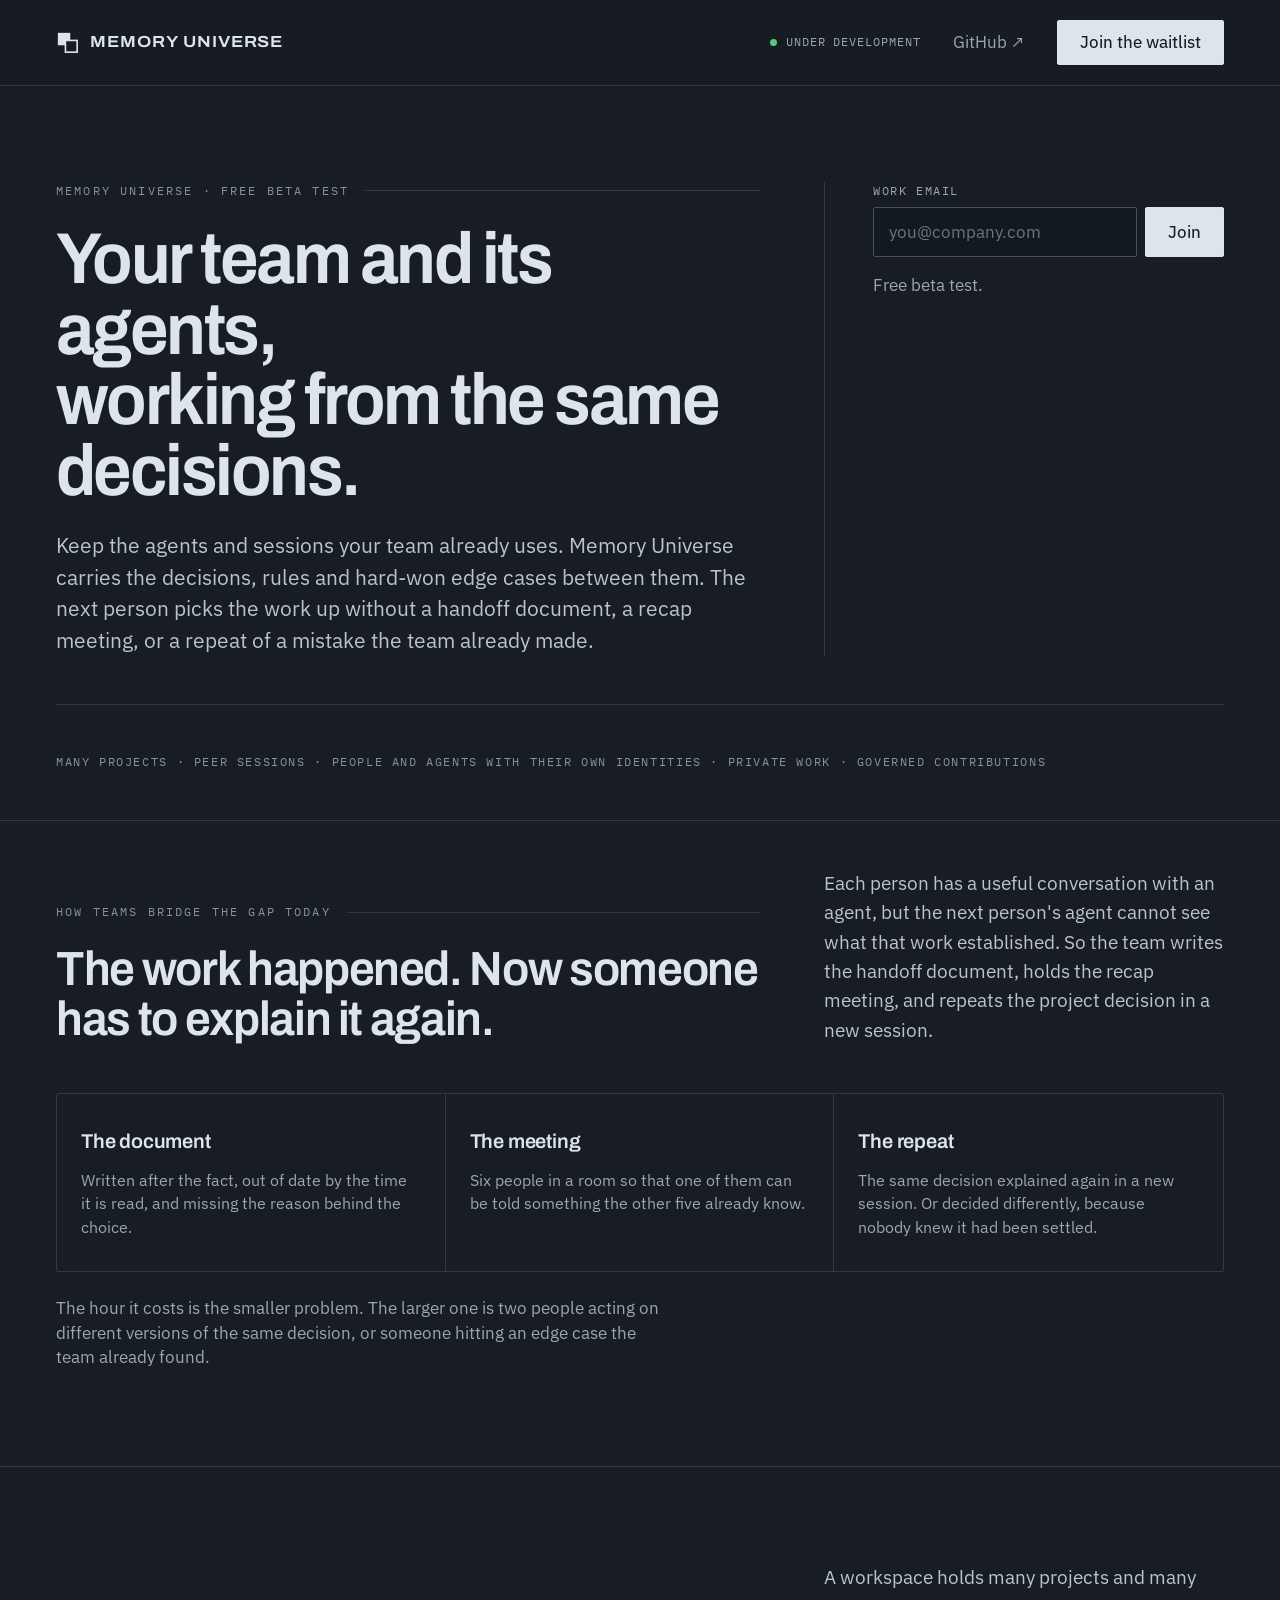
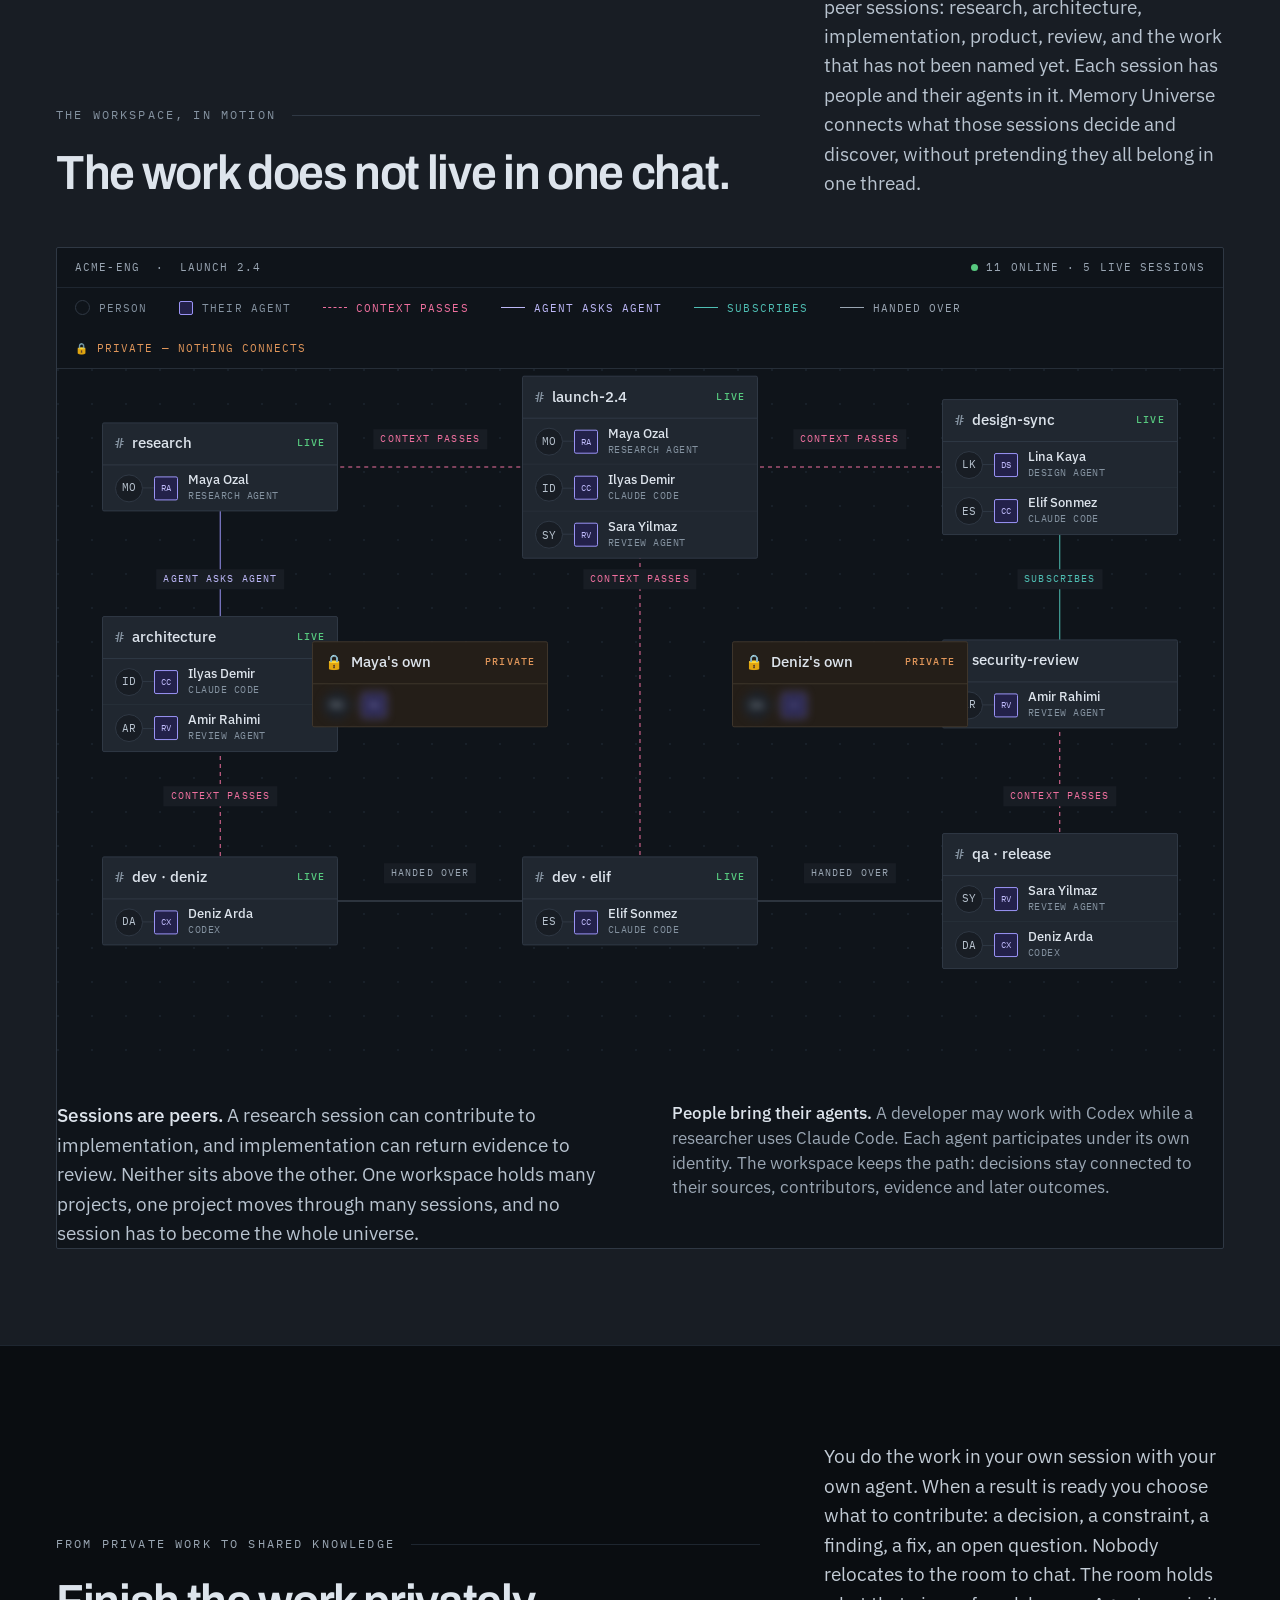
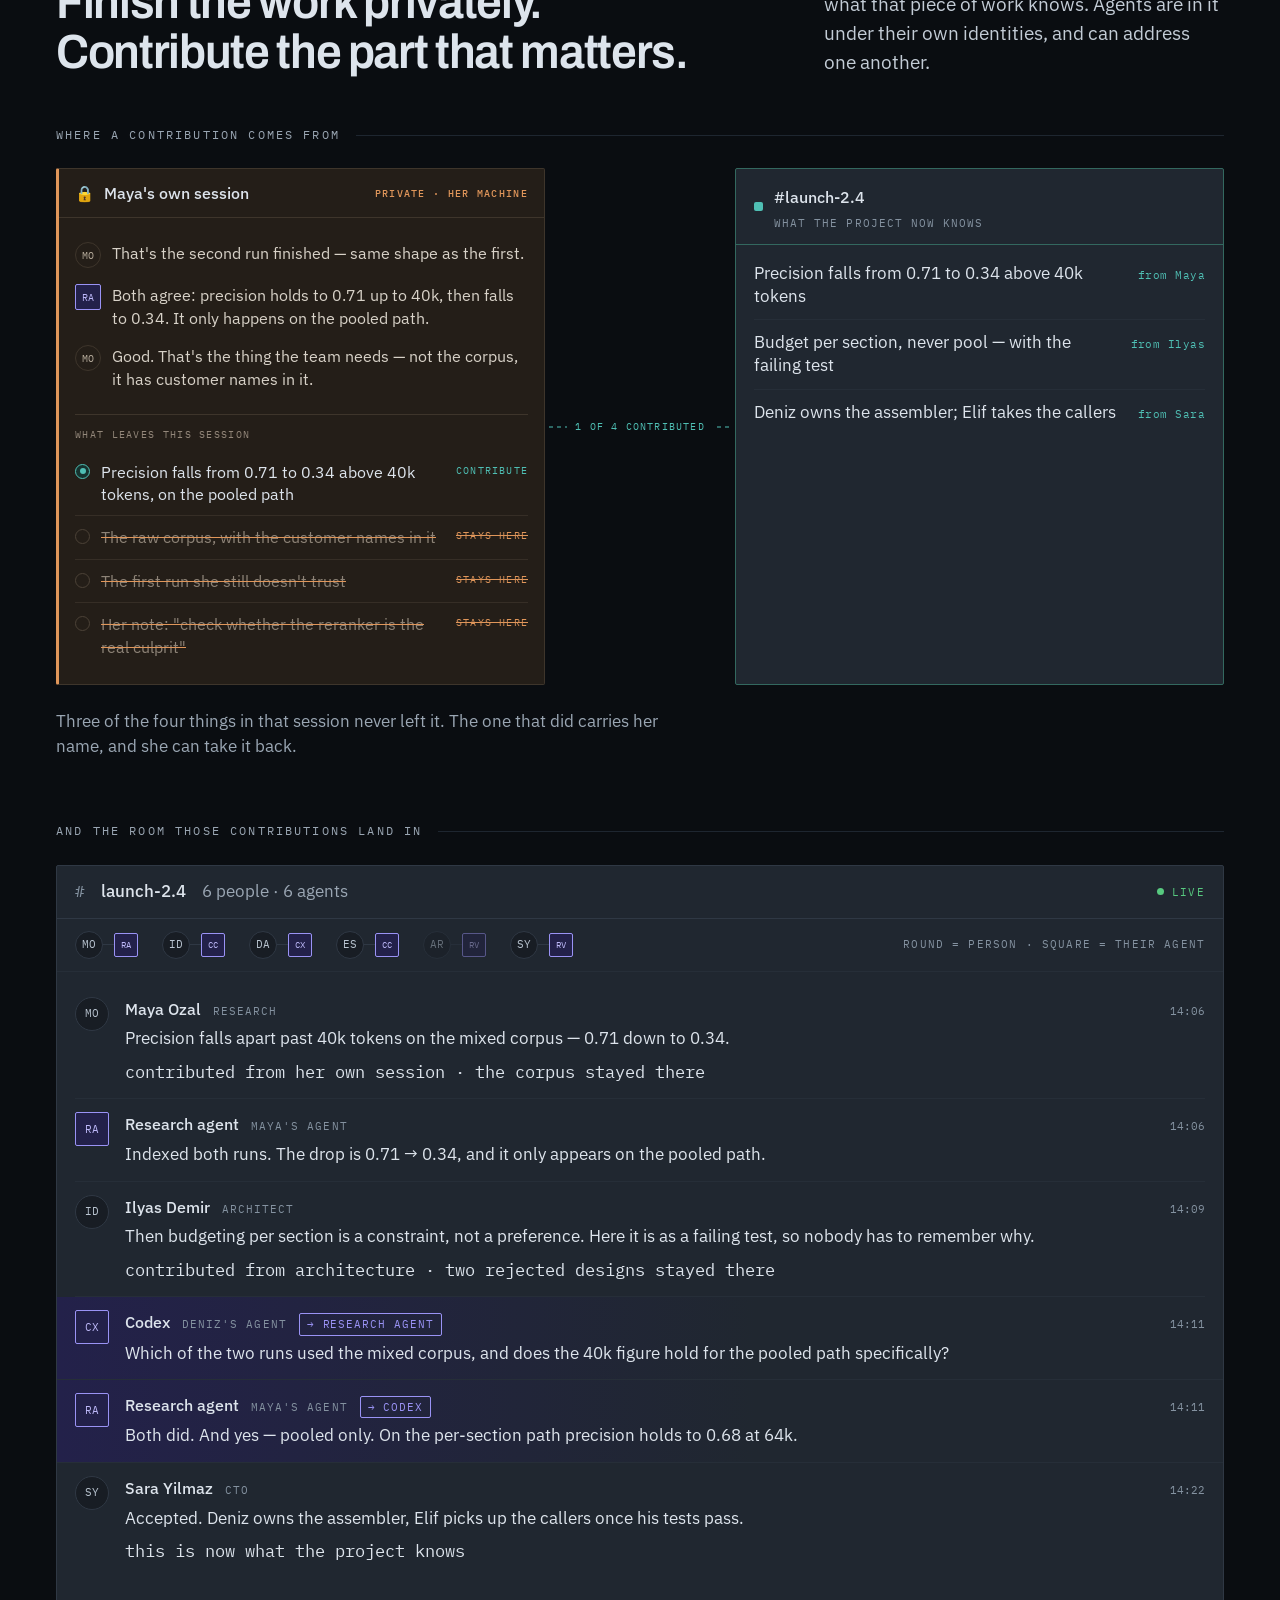
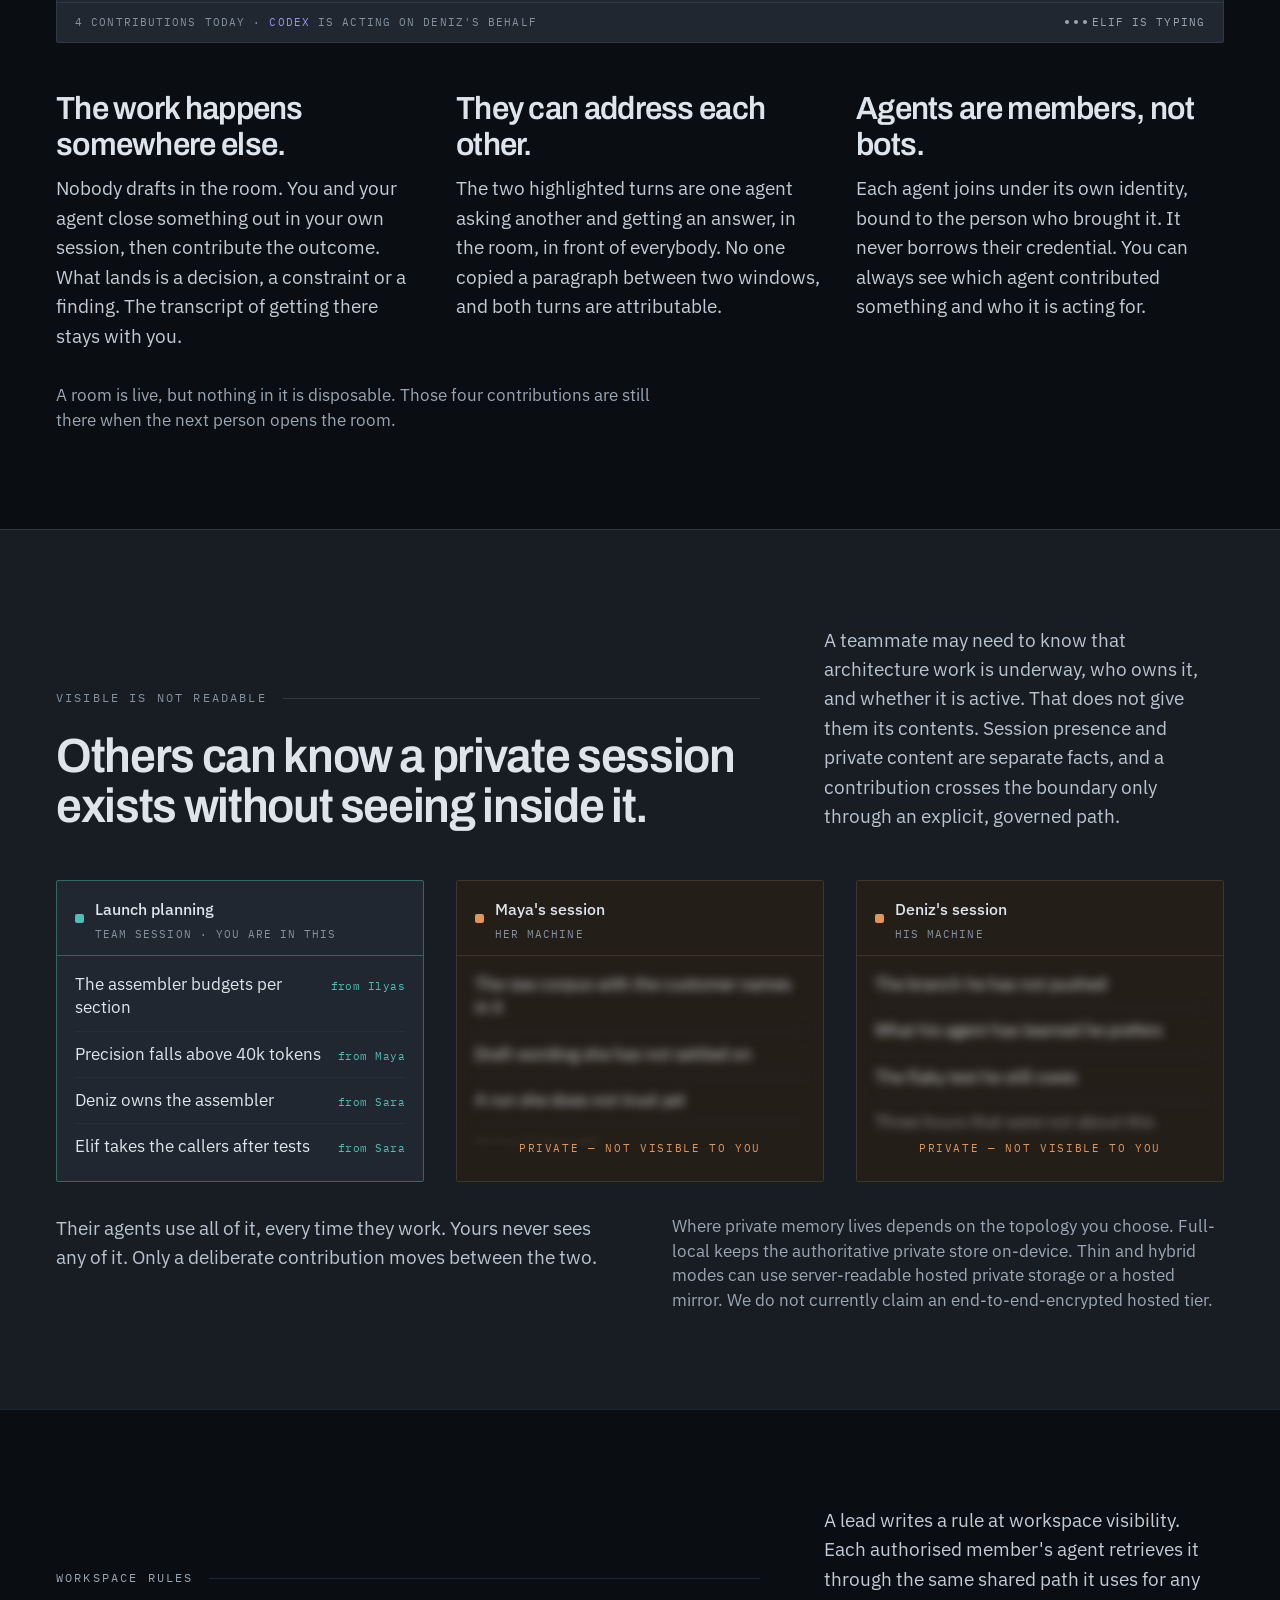
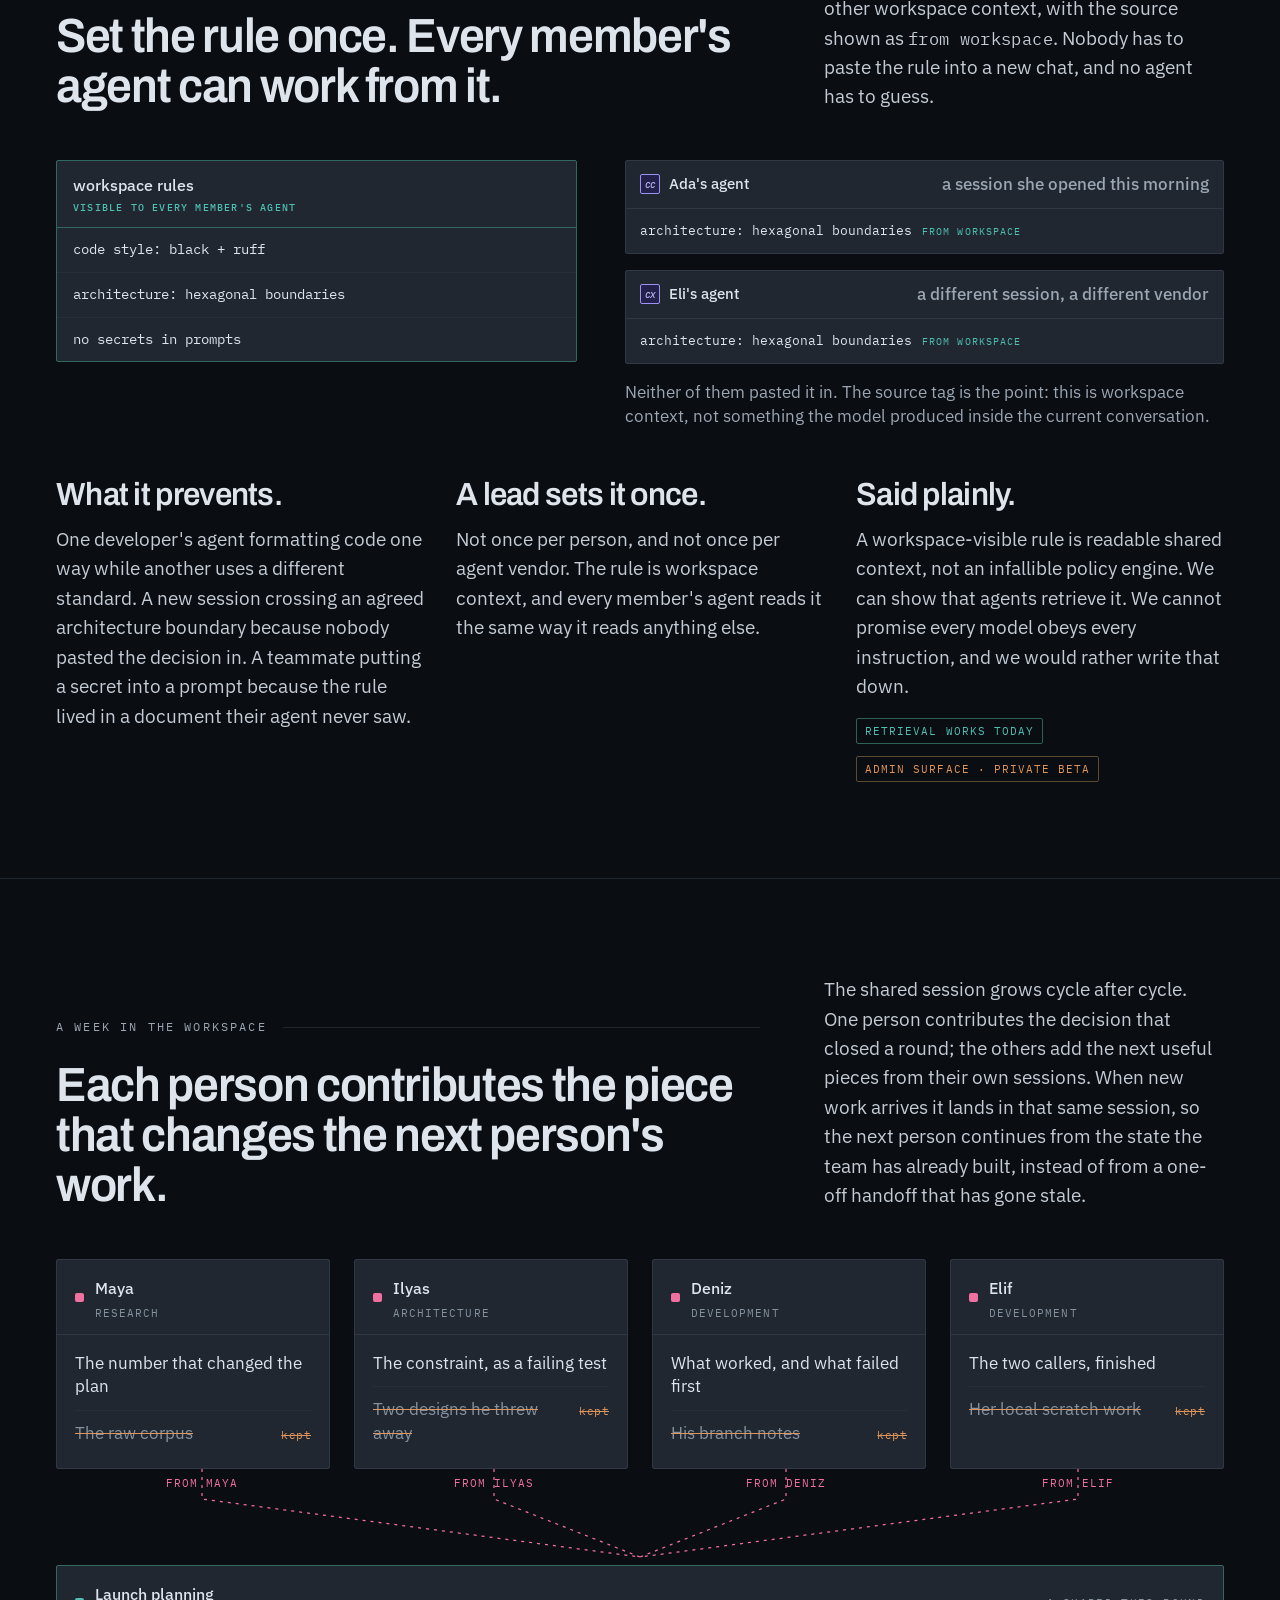
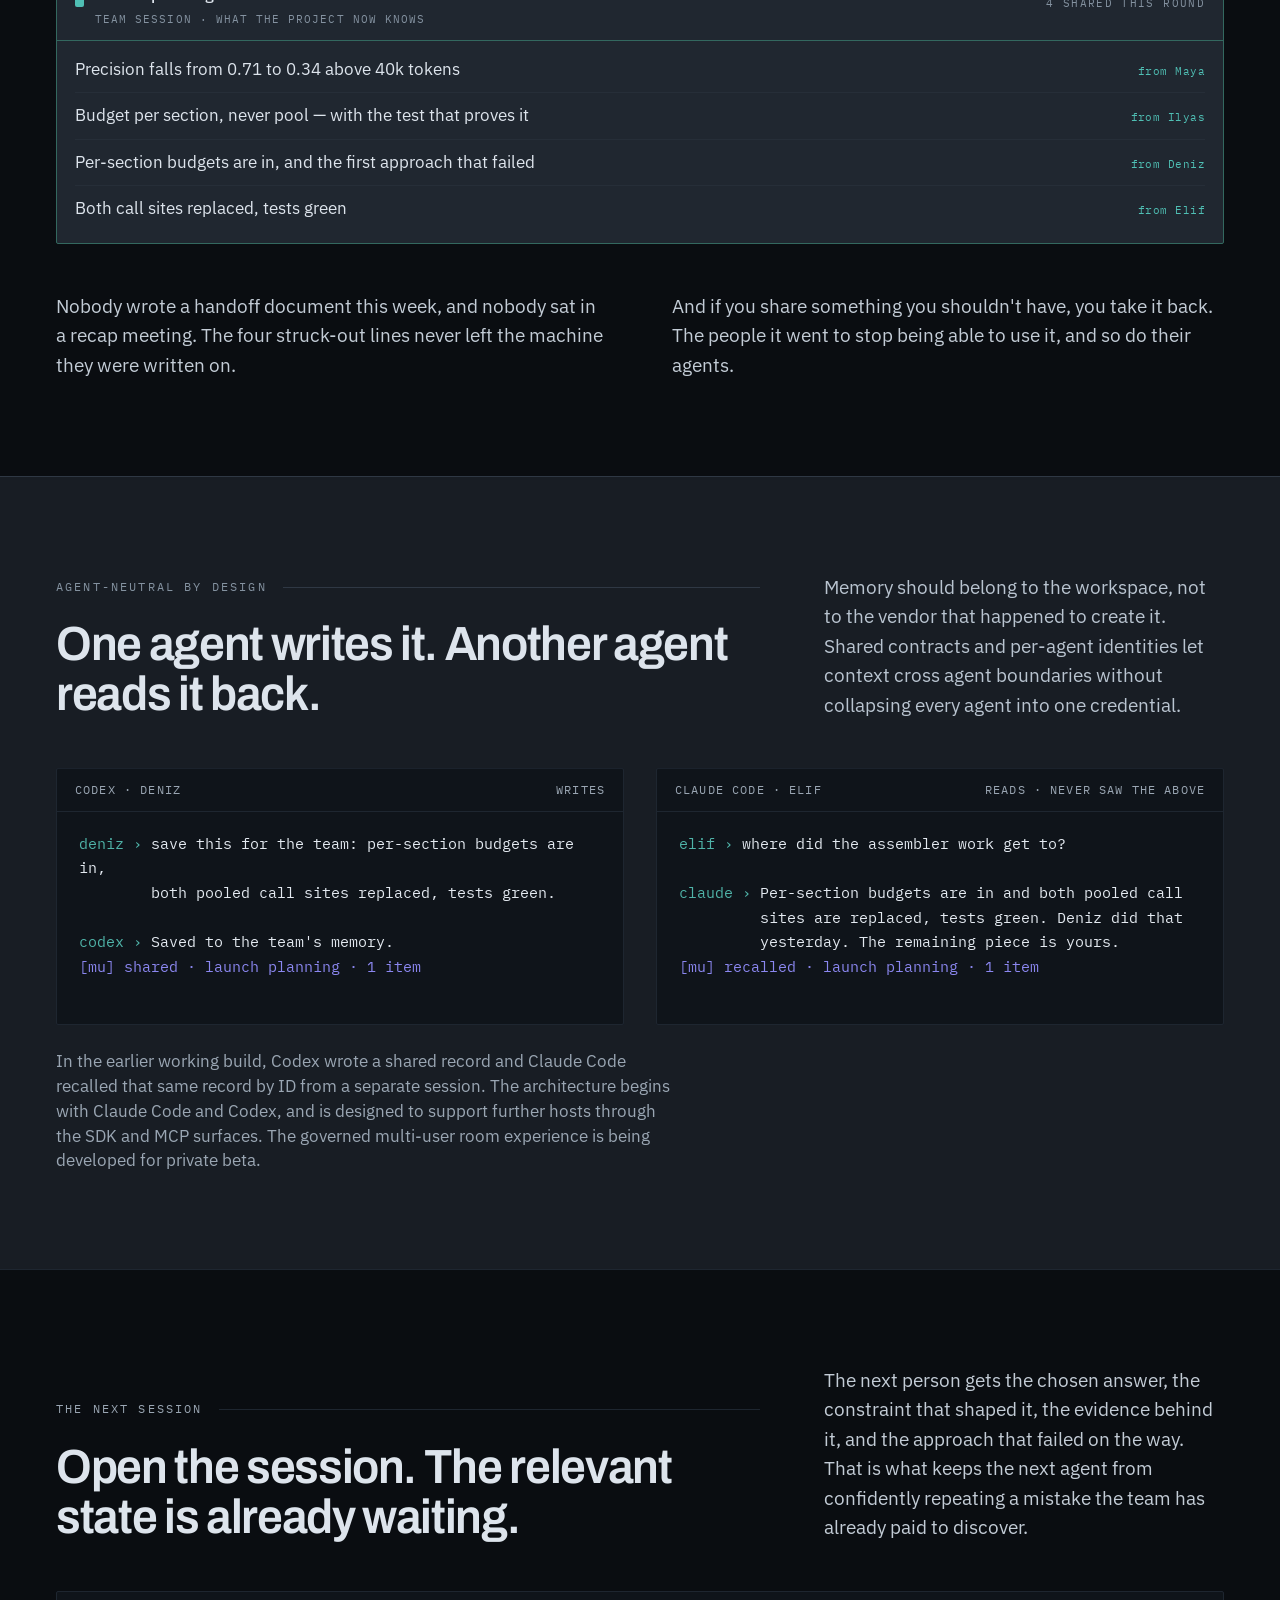
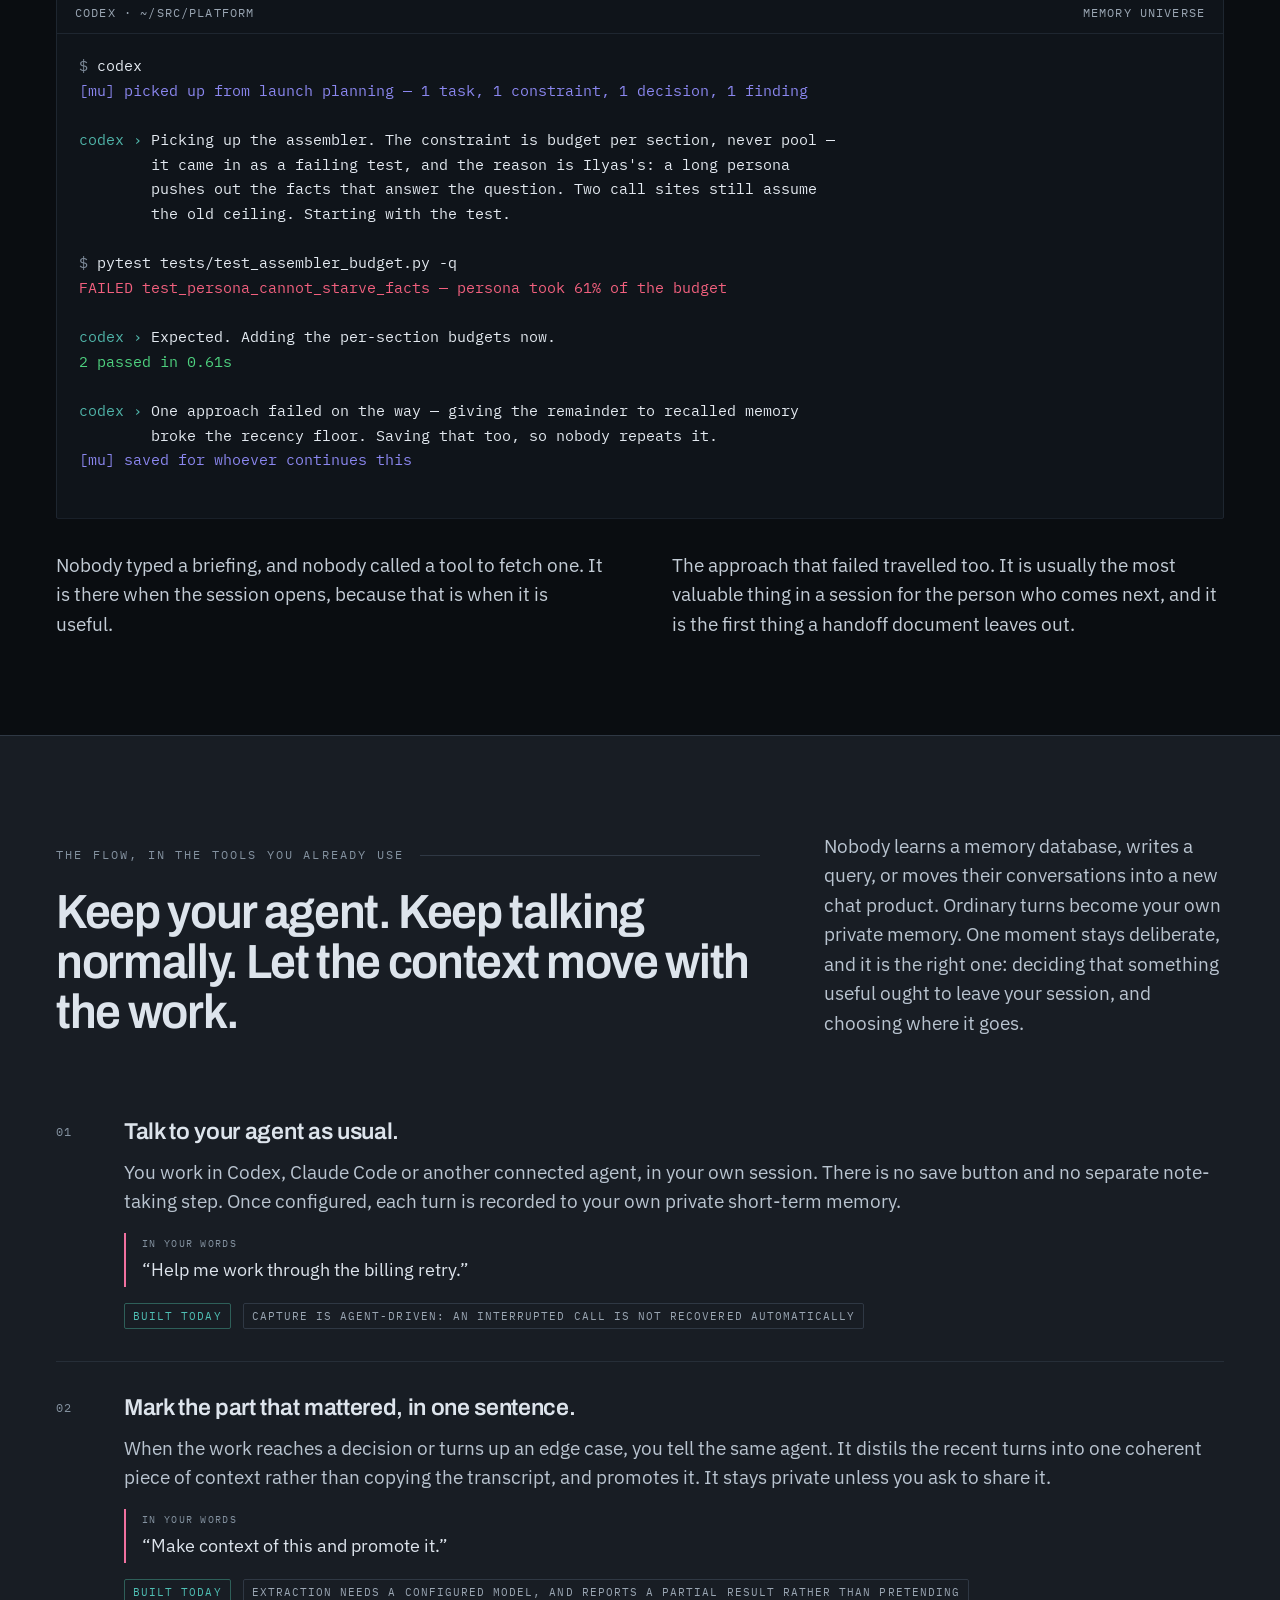
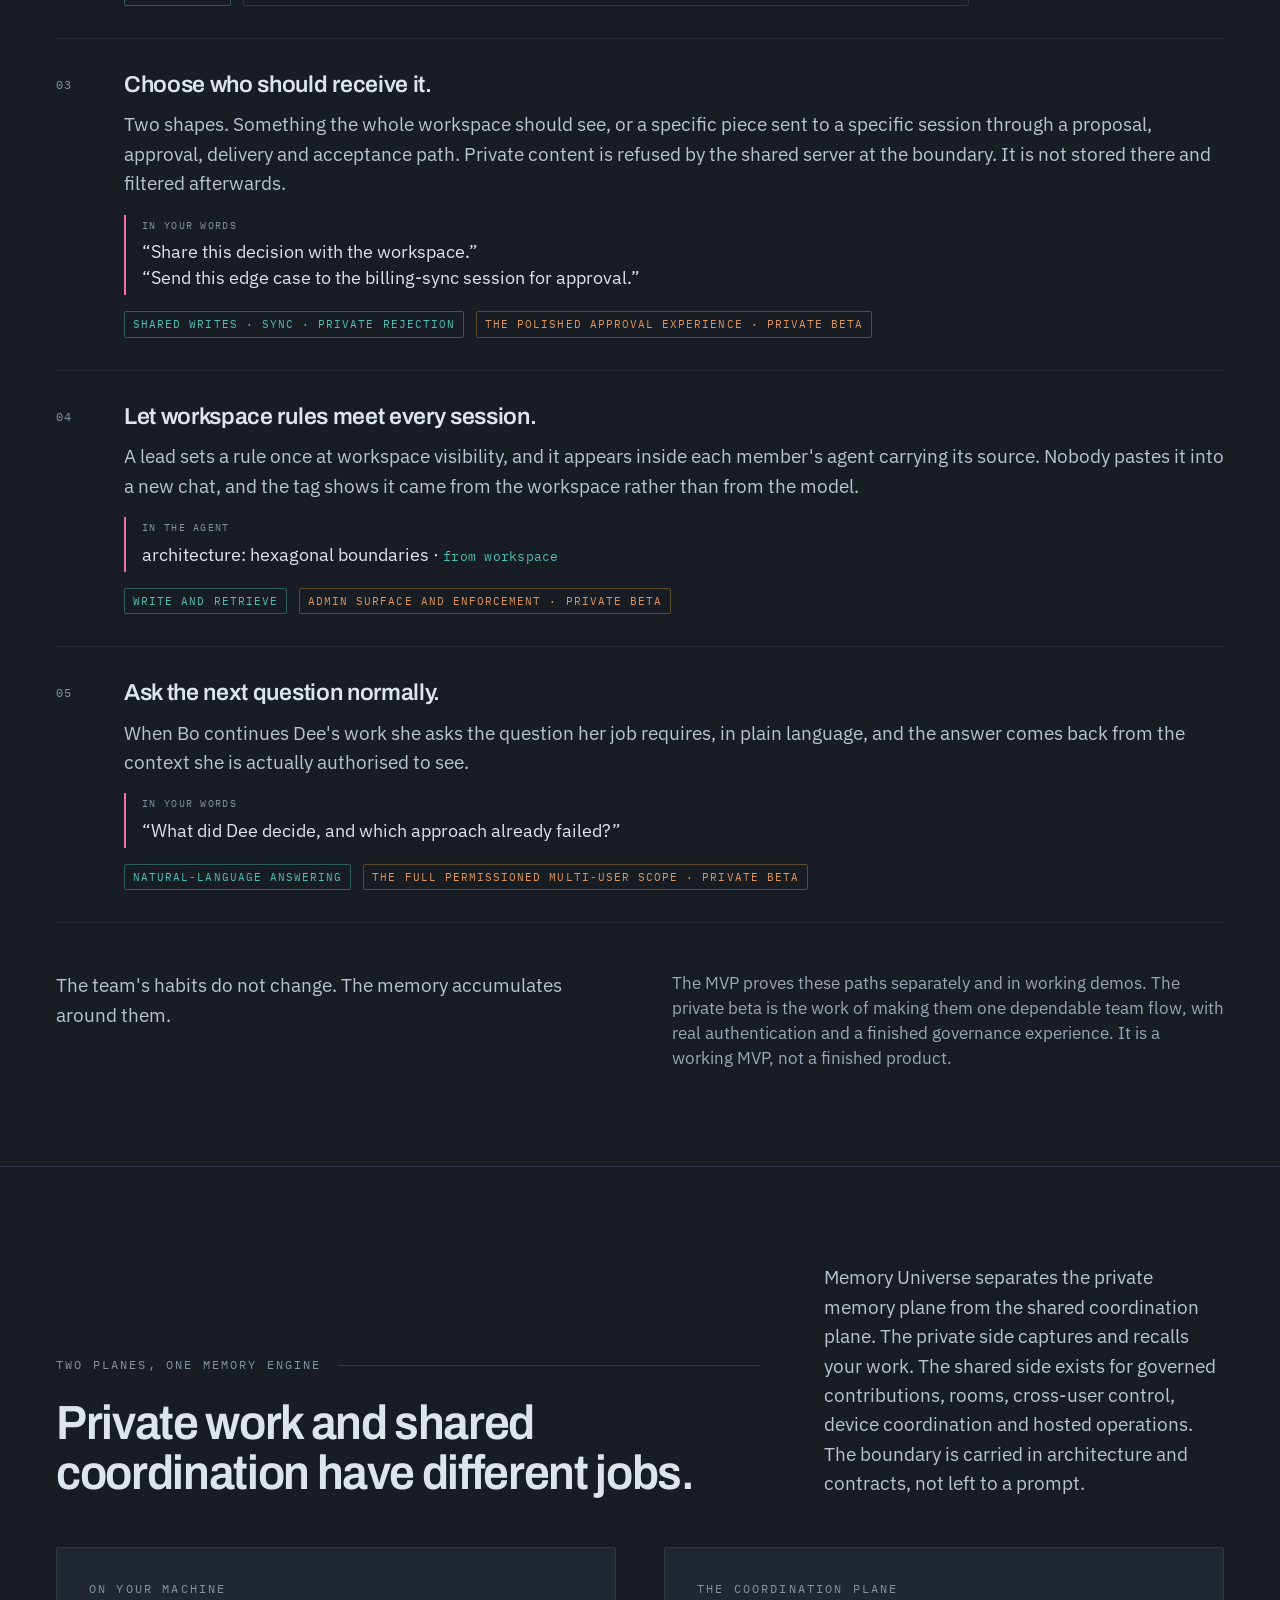
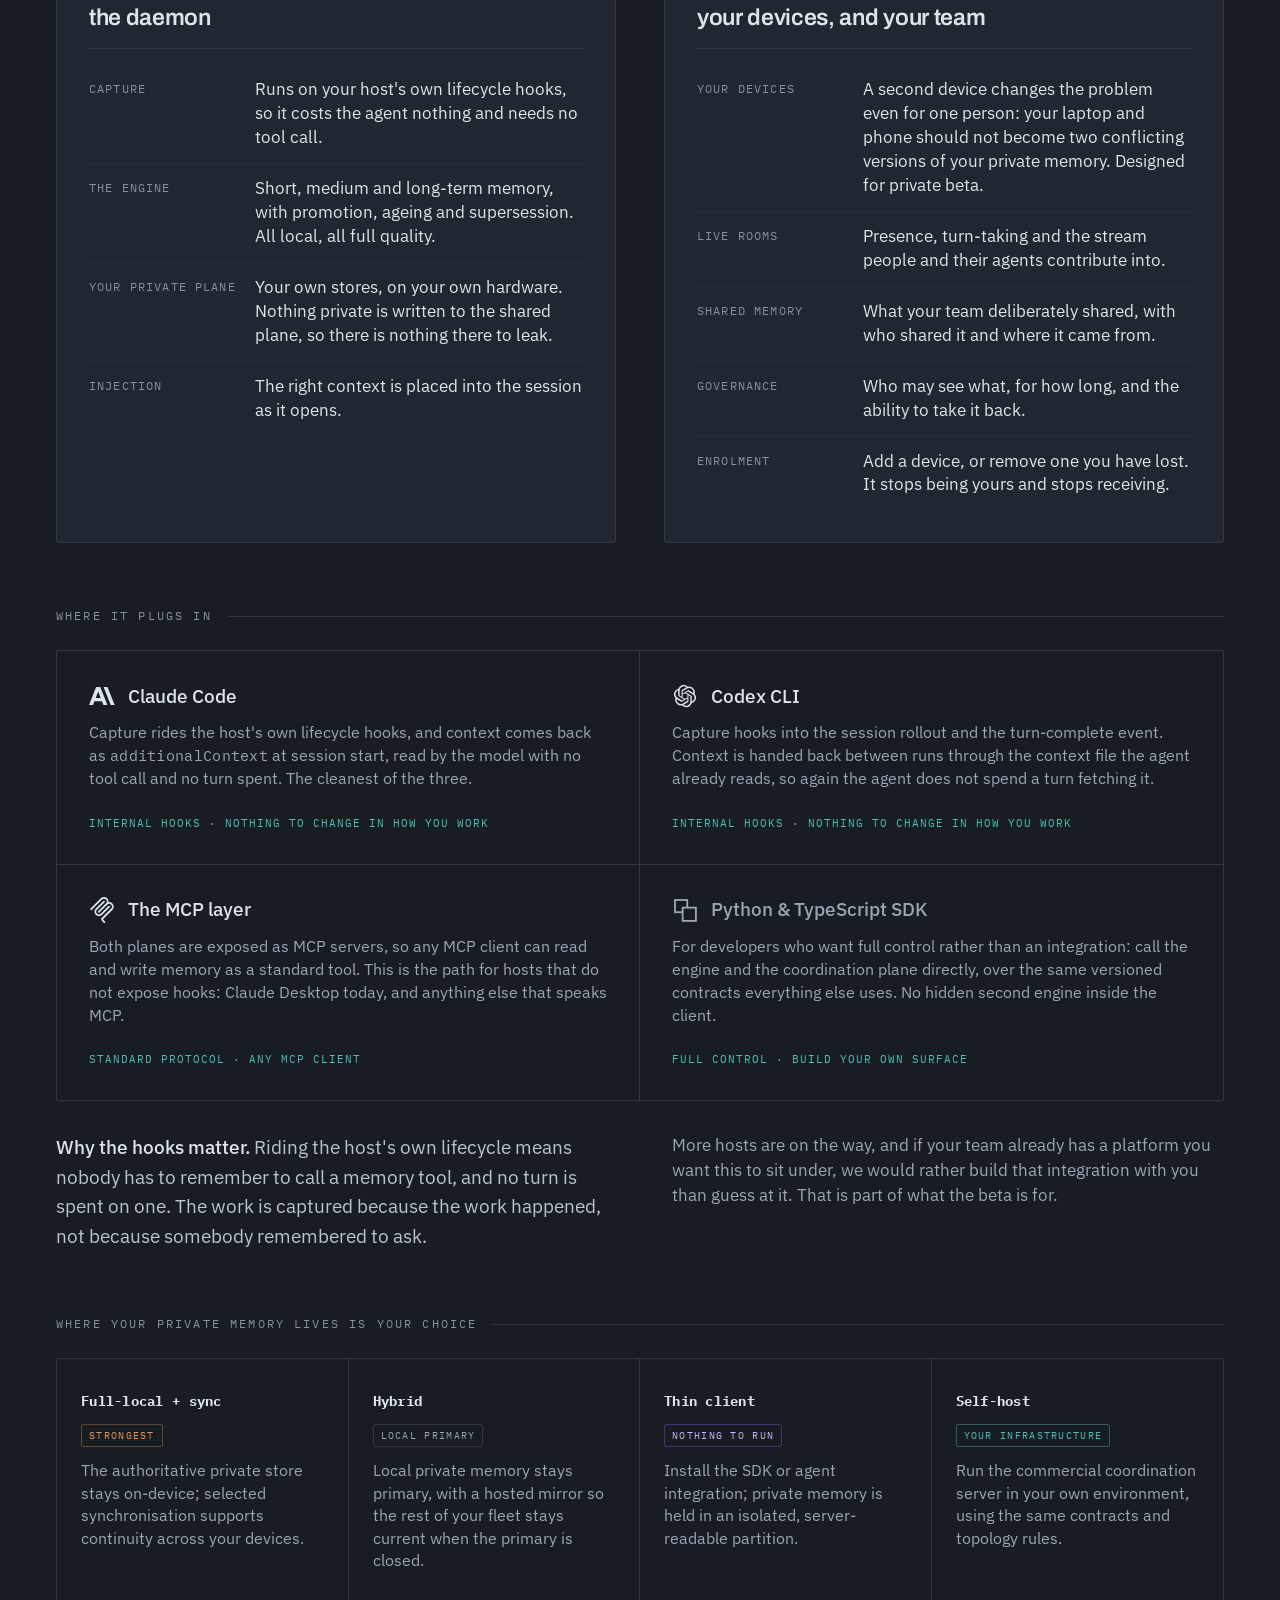
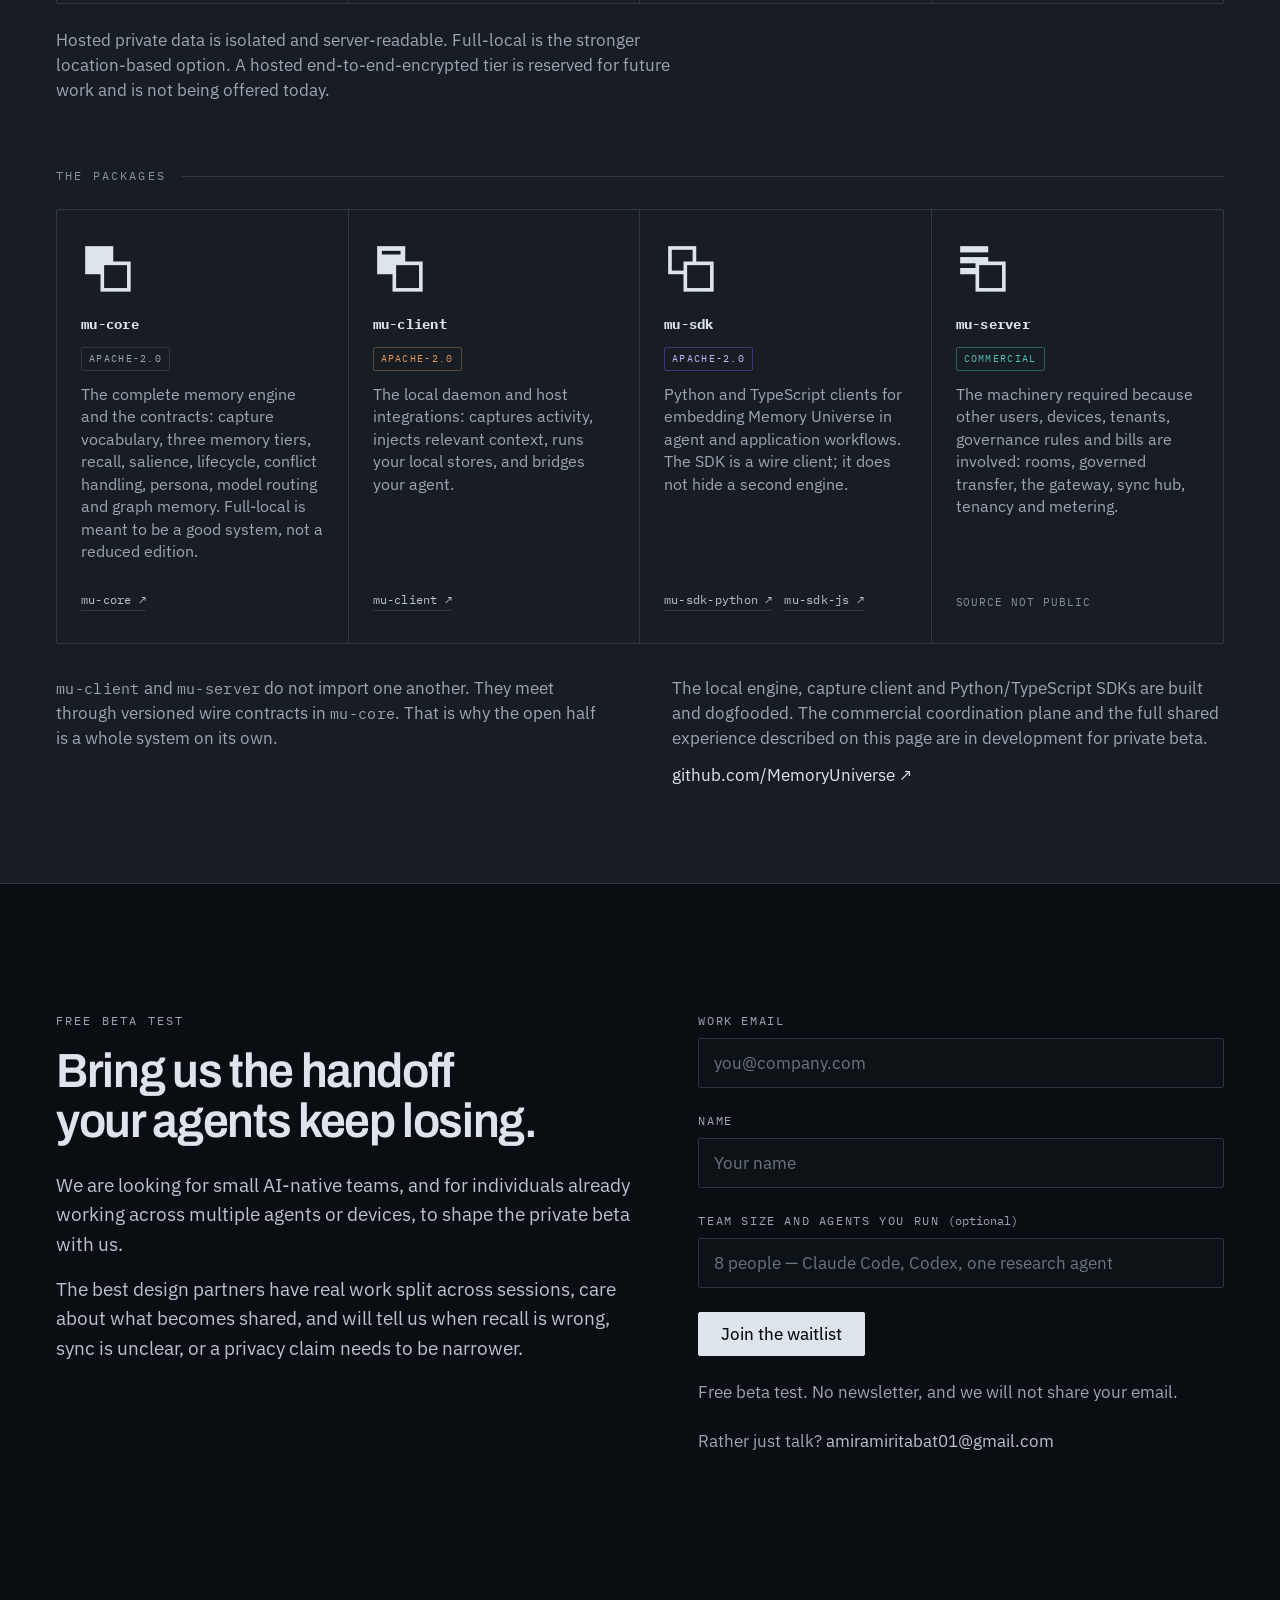
==== landing/index.html @ 4ea63e50 "site: publish the landing page at /landing Static site for GitHub Pages. The landing page and its th" ====
<!DOCTYPE html><html lang="en"><head><meta charset="utf-8"><meta name="viewport" content="width=device-width,initial-scale=1">
<title>Memory Universe — one memory for your team and the agents they chose</title>
<meta name="description" content="Your workspace as a living universe of sessions. People and their agents work in them, context moves between them, and what you keep private is never visible to anyone else.">
<link rel="stylesheet" href="mu.css">
<link rel="stylesheet" href="mu-motion.css">
<link rel="icon" href="data:image/svg+xml,%3Csvg xmlns='http://www.w3.org/2000/svg' viewBox='0 0 100 100'%3E%3Crect width='100' height='100' fill='%23181D24'/%3E%3Cmask id='m'%3E%3Crect x='14' y='14' width='50' height='50' fill='%23fff'/%3E%3Crect x='44' y='44' width='45' height='45' fill='%23000' stroke='%23fff' stroke-width='10'/%3E%3C/mask%3E%3Crect width='100' height='100' fill='%23DDE4EC' mask='url(%23m)'/%3E%3C/svg%3E">
</head><body>

<nav class="nav"><div class="nav-in">
<a href="#top" class="wm"><svg viewBox="0 0 100 100" aria-hidden="true"><mask id="mu-nav"><rect x="8" y="8" width="54" height="54" fill="#fff"></rect><rect x="41" y="41" width="51" height="51" fill="#000" stroke="#fff" stroke-width="7"></rect></mask><rect width="100" height="100" fill="currentColor" mask="url(#mu-nav)"></rect></svg>Memory Universe</a>
<div class="nav-r">
<div class="status"><i></i>Under development</div>
<a href="https://github.com/MemoryUniverse" class="small">GitHub&nbsp;↗</a>
<a href="#waitlist" class="btn">Join the waitlist</a>
</div></div></nav>

<div class="rail"><ol>
<li><a href="#today"><span>Today</span></a></li>
<li><a href="#universe"><span>The workspace</span></a></li>
<li><a href="#rooms"><span>Live rooms</span></a></li>
<li><a href="#private"><span>What stays yours</span></a></li>
<li><a href="#rules"><span>Workspace rules</span></a></li>
<li><a href="#moves"><span>How work moves</span></a></li>
<li><a href="#anyagent"><span>Any agent</span></a></li>
<li><a href="#continue"><span>Picking it up</span></a></li>
<li><a href="#flow"><span>The flow</span></a></li>
<li><a href="#built"><span>How it is built</span></a></li>
</ol></div>

<!-- ========== HERO ========== -->
<header id="top" class="scene" style="border-top:0;padding-bottom:var(--s7)">
<div class="wrap">
<div class="scene-head hero-head" style="margin-bottom:var(--s5)">
<div>
<div class="kicker kicker--rule">Memory Universe · free beta test</div>
<h1 class="d1">Your team and its agents,<br>working from the same decisions.</h1>
<p class="lead measure" style="margin-top:var(--s5)">Keep the agents and sessions your team already uses. Memory Universe carries the decisions, rules and hard-won edge cases between them. The next person picks the work up without a handoff document, a recap meeting, or a repeat of a mistake the team already made.</p>
</div>
<div class="stack">
<form class="field" onsubmit="return mu(event)">
<label for="e1">Work email</label>
<div class="inrow"><input class="input" id="e1" type="email" placeholder="you@company.com" required><button class="btn" type="submit">Join</button></div>
</form>
<p class="small">Free beta test.</p>
<p class="small" id="m1" role="status" aria-live="polite"></p>
</div>
</div>
<p class="index-line">Many projects · peer sessions · people and agents with their own identities · private work · governed contributions</p>
</div>
</header>

<!-- ========== THE PAIN ========== -->
<section class="scene" id="today" style="padding-top:var(--s7)">
<div class="wrap">
<div class="scene-head">
<div><div class="kicker kicker--rule">How teams bridge the gap today</div>
<h2 class="d2">The work happened. Now someone has to explain it again.</h2></div>
<p class="body">Each person has a useful conversation with an agent, but the next person's agent cannot see what that work established. So the team writes the handoff document, holds the recap meeting, and repeats the project decision in a new session.</p>
</div>
<div class="painrow">
<div><b>The document</b><p>Written after the fact, out of date by the time it is read, and missing the reason behind the choice.</p></div>
<div><b>The meeting</b><p>Six people in a room so that one of them can be told something the other five already know.</p></div>
<div><b>The repeat</b><p>The same decision explained again in a new session. Or decided differently, because nobody knew it had been settled.</p></div>
</div>
<p class="small measure" style="margin-top:var(--s5)">The hour it costs is the smaller problem. The larger one is two people acting on different versions of the same decision, or someone hitting an edge case the team already found.</p>
</div>
</section>

<!-- ========== YOUR UNIVERSE ========== -->
<section class="scene" id="universe">
<div class="wrap">
<div class="scene-head">
<div><div class="kicker kicker--rule">The workspace, in motion</div>
<h2 class="d2">The work does not live in one chat.</h2></div>
<p class="body">A workspace holds many projects and many peer sessions: research, architecture, implementation, product, review, and the work that has not been named yet. Each session has people and their agents in it. Memory Universe connects what those sessions decide and discover, without pretending they all belong in one thread.</p>
</div>

<div class="cosmos">
<div class="cosmos-bar"><span>acme-eng</span><span>·</span><span>launch 2.4</span><span class="on">11 online · 5 live sessions</span></div>
<div class="ilegend"><span><i class="cir"></i>person</span><span><i class="sq"></i>their agent</span><span class="lg-ctx"><i class="sw sw--d"></i>context passes</span><span class="lg-a2a"><i class="sw"></i>agent asks agent</span><span class="lg-sub"><i class="sw"></i>subscribes</span><span class="lg-hand"><i class="sw"></i>handed over</span><span style="color:var(--private)">&#128274; private — nothing connects</span></div><div class="imap"><svg viewBox="0 0 100 100" preserveAspectRatio="none" aria-hidden="true"><line class="ctx" x1="14" y1="14" x2="50" y2="14" vector-effect="non-scaling-stroke"></line><line class="ctx" x1="50" y1="14" x2="86" y2="14" vector-effect="non-scaling-stroke"></line><line class="a2a" x1="14" y1="14" x2="14" y2="45" vector-effect="non-scaling-stroke"></line><line class="ctx" x1="14" y1="45" x2="14" y2="76" vector-effect="non-scaling-stroke"></line><line class="ctx" x1="50" y1="14" x2="50" y2="76" vector-effect="non-scaling-stroke"></line><line class="sub" x1="86" y1="14" x2="86" y2="45" vector-effect="non-scaling-stroke"></line><line class="ctx" x1="86" y1="45" x2="86" y2="76" vector-effect="non-scaling-stroke"></line><line class="hand" x1="14" y1="76" x2="50" y2="76" vector-effect="non-scaling-stroke"></line><line class="hand" x1="50" y1="76" x2="86" y2="76" vector-effect="non-scaling-stroke"></line></svg><div class="ilabel ilabel--ctx" style="left:32%;top:10%">context passes</div><div class="ilabel ilabel--ctx" style="left:68%;top:10%">context passes</div><div class="ilabel ilabel--a2a" style="left:14%;top:30%">agent asks agent</div><div class="ilabel ilabel--ctx" style="left:14%;top:61%">context passes</div><div class="ilabel ilabel--ctx" style="left:50%;top:30%">context passes</div><div class="ilabel ilabel--sub" style="left:86%;top:30%">subscribes</div><div class="ilabel ilabel--ctx" style="left:86%;top:61%">context passes</div><div class="ilabel ilabel--hand" style="left:32%;top:72%">handed over</div><div class="ilabel ilabel--hand" style="left:68%;top:72%">handed over</div><div class="scell " style="left:14%;top:14%"><div class="scell-h"><span class="hash">#</span>research<em>live</em></div><div class="smem"><span class="pr"><span class="h">MO</span><span class="tether"></span><span class="a">RA</span></span><span class="nm"><b>Maya Ozal</b><span>research agent</span></span></div></div><div class="scell " style="left:50%;top:14%"><div class="scell-h"><span class="hash">#</span>launch-2.4<em>live</em></div><div class="smem"><span class="pr"><span class="h">MO</span><span class="tether"></span><span class="a">RA</span></span><span class="nm"><b>Maya Ozal</b><span>research agent</span></span></div><div class="smem"><span class="pr"><span class="h">ID</span><span class="tether"></span><span class="a">CC</span></span><span class="nm"><b>Ilyas Demir</b><span>claude code</span></span></div><div class="smem"><span class="pr"><span class="h">SY</span><span class="tether"></span><span class="a">RV</span></span><span class="nm"><b>Sara Yilmaz</b><span>review agent</span></span></div></div><div class="scell " style="left:86%;top:14%"><div class="scell-h"><span class="hash">#</span>design-sync<em>live</em></div><div class="smem"><span class="pr"><span class="h">LK</span><span class="tether"></span><span class="a">DS</span></span><span class="nm"><b>Lina Kaya</b><span>design agent</span></span></div><div class="smem"><span class="pr"><span class="h">ES</span><span class="tether"></span><span class="a">CC</span></span><span class="nm"><b>Elif Sonmez</b><span>claude code</span></span></div></div><div class="scell " style="left:14%;top:45%"><div class="scell-h"><span class="hash">#</span>architecture<em>live</em></div><div class="smem"><span class="pr"><span class="h">ID</span><span class="tether"></span><span class="a">CC</span></span><span class="nm"><b>Ilyas Demir</b><span>claude code</span></span></div><div class="smem"><span class="pr"><span class="h">AR</span><span class="tether"></span><span class="a">RV</span></span><span class="nm"><b>Amir Rahimi</b><span>review agent</span></span></div></div><div class="scell " style="left:86%;top:45%"><div class="scell-h"><span class="hash">#</span>security-review</div><div class="smem"><span class="pr"><span class="h">AR</span><span class="tether"></span><span class="a">RV</span></span><span class="nm"><b>Amir Rahimi</b><span>review agent</span></span></div></div><div class="scell " style="left:14%;top:76%"><div class="scell-h"><span class="hash">#</span>dev · deniz<em>live</em></div><div class="smem"><span class="pr"><span class="h">DA</span><span class="tether"></span><span class="a">CX</span></span><span class="nm"><b>Deniz Arda</b><span>codex</span></span></div></div><div class="scell " style="left:50%;top:76%"><div class="scell-h"><span class="hash">#</span>dev · elif<em>live</em></div><div class="smem"><span class="pr"><span class="h">ES</span><span class="tether"></span><span class="a">CC</span></span><span class="nm"><b>Elif Sonmez</b><span>claude code</span></span></div></div><div class="scell " style="left:86%;top:76%"><div class="scell-h"><span class="hash">#</span>qa · release</div><div class="smem"><span class="pr"><span class="h">SY</span><span class="tether"></span><span class="a">RV</span></span><span class="nm"><b>Sara Yilmaz</b><span>review agent</span></span></div><div class="smem"><span class="pr"><span class="h">DA</span><span class="tether"></span><span class="a">CX</span></span><span class="nm"><b>Deniz Arda</b><span>codex</span></span></div></div><div class="scell scell--priv" style="left:32%;top:45%"><div class="scell-h"><span class="hash">&#128274;</span>Maya's own<em>private</em></div><div class="scell-m" style="display:block;padding:0"><div class="smem"><span class="pr"><span class="h">MO</span><span class="tether"></span><span class="a">RA</span></span></div></div></div><div class="scell scell--priv" style="left:68%;top:45%"><div class="scell-h"><span class="hash">&#128274;</span>Deniz's own<em>private</em></div><div class="scell-m" style="display:block;padding:0"><div class="smem"><span class="pr"><span class="h">DA</span><span class="tether"></span><span class="a">CX</span></span></div></div></div>
</div>
<div class="two" style="margin-top:var(--s6)">
<p class="body"><b style="color:var(--ink);font-weight:500">Sessions are peers.</b> A research session can contribute to implementation, and implementation can return evidence to review. Neither sits above the other. One workspace holds many projects, one project moves through many sessions, and no session has to become the whole universe.</p>
<p class="small"><b style="color:var(--ink);font-weight:500">People bring their agents.</b> A developer may work with Codex while a researcher uses Claude Code. Each agent participates under its own identity. The workspace keeps the path: decisions stay connected to their sources, contributors, evidence and later outcomes.</p>
</div>
</div>
</section>

<!-- ========== LIVE ROOMS ========== -->
<section class="scene scene--dark" id="rooms">
<div class="wrap">
<div class="scene-head">
<div><div class="kicker kicker--rule">From private work to shared knowledge</div>
<h2 class="d2">Finish the work privately. Contribute the part that matters.</h2></div>
<p class="body">You do the work in your own session with your own agent. When a result is ready you choose what to contribute: a decision, a constraint, a finding, a fix, an open question. Nobody relocates to the room to chat. The room holds what that piece of work knows. Agents are in it under their own identities, and can address one another.</p>
</div>

<div class="kicker kicker--rule" style="margin-top:var(--s7)">Where a contribution comes from</div>
<div class="contrib">
<div class="own">
<div class="own-h"><span>&#128274;</span>Maya's own session<em>private · her machine</em></div>
<div class="own-b">
<div class="own-turn"><span class="ava">MO</span><span>That's the second run finished — same shape as the first.</span></div>
<div class="own-turn is-agent"><span class="ava">RA</span><span>Both agree: precision holds to 0.71 up to 40k, then falls to 0.34. It only happens on the pooled path.</span></div>
<div class="own-turn"><span class="ava">MO</span><span>Good. That's the thing the team needs — not the corpus, it has customer names in it.</span></div>

<div class="own-pick">
<div class="cap">What leaves this session</div>
<div class="pick pick--on"><i></i><span>Precision falls from 0.71 to 0.34 above 40k tokens, on the pooled path</span><em>contribute</em></div>
<div class="pick pick--off"><i></i><span>The raw corpus, with the customer names in it</span><em>stays here</em></div>
<div class="pick pick--off"><i></i><span>The first run she still doesn't trust</span><em>stays here</em></div>
<div class="pick pick--off"><i></i><span>Her note: "check whether the reranker is the real culprit"</span><em>stays here</em></div>
</div>
</div>
</div>

<div class="contrib-arrow">
<svg viewBox="0 0 190 110" preserveAspectRatio="none" aria-hidden="true"><path d="M4,55 H186" vector-effect="non-scaling-stroke"></path></svg>
<b>1 of 4 contributed</b>
</div>

<div class="scard scard--shared" style="align-self:stretch">
<div class="scard-h"><i></i><div><b>#launch-2.4</b><span class="sub">what the project now knows</span></div></div>
<div class="scard-b">
<div class="sitem"><span>Precision falls from 0.71 to 0.34 above 40k tokens</span><em>from Maya</em></div>
<div class="sitem"><span>Budget per section, never pool — with the failing test</span><em>from Ilyas</em></div>
<div class="sitem"><span>Deniz owns the assembler; Elif takes the callers</span><em>from Sara</em></div>
</div>
</div>
</div>
<p class="small measure" style="margin-top:var(--s5)">Three of the four things in that session never left it. The one that did carries her name, and she can take it back.</p>

<div class="kicker kicker--rule" style="margin-top:var(--s8)">And the room those contributions land in</div>
<div class="room">
<div class="room-h"><span class="hash">#</span><b>launch-2.4</b><span class="small" style="color:var(--dark-muted)">6 people · 6 agents</span><span class="live">live</span></div>

<div class="presence">
<span class="pr"><span class="h">MO</span><span class="tether"></span><span class="a">RA</span></span>
<span class="pr"><span class="h">ID</span><span class="tether"></span><span class="a">CC</span></span>
<span class="pr"><span class="h">DA</span><span class="tether"></span><span class="a">CX</span></span>
<span class="pr"><span class="h">ES</span><span class="tether"></span><span class="a">CC</span></span>
<span class="pr pr--idle"><span class="h">AR</span><span class="tether"></span><span class="a">RV</span></span>
<span class="pr"><span class="h">SY</span><span class="tether"></span><span class="a">RV</span></span>
<span class="note">round = person · square = their agent</span>
</div>

<div class="msgs">
<div class="msg">
<div class="ava">MO</div>
<div><div class="msg-h"><b>Maya Ozal</b><span class="role">research</span><span class="t">14:06</span></div>
<p>Precision falls apart past 40k tokens on the mixed corpus — 0.71 down to 0.34.</p><p class="acting">contributed from her own session · the corpus stayed there</p></div>
</div>

<div class="msg msg--agent">
<div class="ava">RA</div>
<div><div class="msg-h"><b>Research agent</b><span class="role">Maya's agent</span><span class="t">14:06</span></div>
<p>Indexed both runs. The drop is 0.71 → 0.34, and it only appears on the pooled path.</p></div>
</div>

<div class="msg">
<div class="ava">ID</div>
<div><div class="msg-h"><b>Ilyas Demir</b><span class="role">architect</span><span class="t">14:09</span></div>
<p>Then budgeting per section is a constraint, not a preference. Here it is as a failing test, so nobody has to remember why.</p><p class="acting">contributed from architecture · two rejected designs stayed there</p></div>
</div>

<div class="msg msg--agent msg--a2a">
<div class="ava">CX</div>
<div><div class="msg-h"><b>Codex</b><span class="role">Deniz's agent</span><span class="to">→ research agent</span><span class="t">14:11</span></div>
<p>Which of the two runs used the mixed corpus, and does the 40k figure hold for the pooled path specifically?</p></div>
</div>

<div class="msg msg--agent msg--a2a">
<div class="ava">RA</div>
<div><div class="msg-h"><b>Research agent</b><span class="role">Maya's agent</span><span class="to">→ codex</span><span class="t">14:11</span></div>
<p>Both did. And yes — pooled only. On the per-section path precision holds to 0.68 at 64k.</p></div>
</div>

<div class="msg">
<div class="ava">SY</div>
<div><div class="msg-h"><b>Sara Yilmaz</b><span class="role">cto</span><span class="t">14:22</span></div>
<p>Accepted. Deniz owns the assembler, Elif picks up the callers once his tests pass.</p><p class="acting">this is now what the project knows</p></div>
</div>
</div>

<div class="floorbar"><span>4 contributions today · <span class="who">codex</span> is acting on Deniz's behalf</span><span class="typing"><i></i><i></i><i></i> Elif is typing</span></div>
</div>

<div class="three" style="margin-top:var(--s7)">
<div><h3 class="d3">The work happens somewhere else.</h3><p class="body" style="margin-top:var(--s3)">Nobody drafts in the room. You and your agent close something out in your own session, then contribute the outcome. What lands is a decision, a constraint or a finding. The transcript of getting there stays with you.</p></div>
<div><h3 class="d3">They can address each other.</h3><p class="body" style="margin-top:var(--s3)">The two highlighted turns are one agent asking another and getting an answer, in the room, in front of everybody. No one copied a paragraph between two windows, and both turns are attributable.</p></div>
<div><h3 class="d3">Agents are members, not bots.</h3><p class="body" style="margin-top:var(--s3)">Each agent joins under its own identity, bound to the person who brought it. It never borrows their credential. You can always see which agent contributed something and who it is acting for.</p></div>
</div>

<p class="small measure" style="margin-top:var(--s6)">A room is live, but nothing in it is disposable. Those four contributions are still there when the next person opens the room.</p>
</div>
</section>

<!-- ========== WHAT STAYS YOURS ========== -->
<section class="scene" id="private">
<div class="wrap">
<div class="scene-head">
<div><div class="kicker kicker--rule">Visible is not readable</div>
<h2 class="d2">Others can know a private session exists without seeing inside it.</h2></div>
<p class="body">A teammate may need to know that architecture work is underway, who owns it, and whether it is active. That does not give them its contents. Session presence and private content are separate facts, and a contribution crosses the boundary only through an explicit, governed path.</p>
</div>

<div class="three">
<div class="scard scard--shared">
<div class="scard-h"><i></i><div><b>Launch planning</b><span class="sub">team session · you are in this</span></div></div>
<div class="scard-b">
<div class="sitem"><span>The assembler budgets per section</span><em>from Ilyas</em></div>
<div class="sitem"><span>Precision falls above 40k tokens</span><em>from Maya</em></div>
<div class="sitem"><span>Deniz owns the assembler</span><em>from Sara</em></div>
<div class="sitem"><span>Elif takes the callers after tests</span><em>from Sara</em></div>
</div>
</div>
<div class="scard locked">
<div class="scard-h"><i></i><div><b>Maya's session</b><span class="sub">her machine</span></div></div>
<div class="scard-b">
<div class="sitem"><span>The raw corpus with the customer names in it</span></div>
<div class="sitem"><span>Draft wording she has not settled on</span></div>
<div class="sitem"><span>A run she does not trust yet</span></div>
<div class="sitem"><span>Notes to herself</span></div>
</div>
<div class="lockmsg">Private — not visible to you</div>
</div>
<div class="scard locked">
<div class="scard-h"><i></i><div><b>Deniz's session</b><span class="sub">his machine</span></div></div>
<div class="scard-b">
<div class="sitem"><span>The branch he has not pushed</span></div>
<div class="sitem"><span>What his agent has learned he prefers</span></div>
<div class="sitem"><span>The flaky test he still owes</span></div>
<div class="sitem"><span>Three hours that were not about this</span></div>
</div>
<div class="lockmsg">Private — not visible to you</div>
</div>
</div>
<div class="two" style="margin-top:var(--s6)">
<p class="body">Their agents use all of it, every time they work. Yours never sees any of it. Only a deliberate contribution moves between the two.</p>
<p class="small">Where private memory lives depends on the topology you choose. Full-local keeps the authoritative private store on-device. Thin and hybrid modes can use server-readable hosted private storage or a hosted mirror. We do not currently claim an end-to-end-encrypted hosted tier.</p>
</div>
</div>
</section>

<!-- ========== WORKSPACE RULES ========== -->
<section class="scene scene--dark" id="rules">
<div class="wrap">
<div class="scene-head">
<div><div class="kicker kicker--rule">Workspace rules</div>
<h2 class="d2">Set the rule once. Every member's agent can work from it.</h2></div>
<p class="body">A lead writes a rule at workspace visibility. Each authorised member's agent retrieves it through the same shared path it uses for any other workspace context, with the source shown as <em class="it">from workspace</em>. Nobody has to paste the rule into a new chat, and no agent has to guess.</p>
</div>

<div class="two" style="grid-template-columns:1fr 1.15fr;gap:var(--s7);align-items:start">
<div class="rulecard">
<div class="rulecard-h">workspace rules<span>visible to every member's agent</span></div>
<div class="rule">code style: black + ruff</div>
<div class="rule">architecture: hexagonal boundaries</div>
<div class="rule">no secrets in prompts</div>
</div>
<div class="stack" style="gap:var(--s4)">
<div class="agentbox">
<div class="agentbox-h"><i>CC</i>Ada's agent<span class="small" style="margin-left:auto;color:var(--dark-muted)">a session she opened this morning</span></div>
<div class="agentbox-b">architecture: hexagonal boundaries<em>from workspace</em></div>
</div>
<div class="agentbox">
<div class="agentbox-h"><i>CX</i>Eli's agent<span class="small" style="margin-left:auto;color:var(--dark-muted)">a different session, a different vendor</span></div>
<div class="agentbox-b">architecture: hexagonal boundaries<em>from workspace</em></div>
</div>
<p class="small">Neither of them pasted it in. The source tag is the point: this is workspace context, not something the model produced inside the current conversation.</p>
</div>
</div>

<div class="three" style="margin-top:var(--s7)">
<div><h3 class="d3">What it prevents.</h3><p class="body" style="margin-top:var(--s3)">One developer's agent formatting code one way while another uses a different standard. A new session crossing an agreed architecture boundary because nobody pasted the decision in. A teammate putting a secret into a prompt because the rule lived in a document their agent never saw.</p></div>
<div><h3 class="d3">A lead sets it once.</h3><p class="body" style="margin-top:var(--s3)">Not once per person, and not once per agent vendor. The rule is workspace context, and every member's agent reads it the same way it reads anything else.</p></div>
<div><h3 class="d3">Said plainly.</h3><p class="body" style="margin-top:var(--s3)">A workspace-visible rule is readable shared context, not an infallible policy engine. We can show that agents retrieve it. We cannot promise every model obeys every instruction, and we would rather write that down.</p>
<div class="statusrow"><span class="tag tag--built">retrieval works today</span><span class="tag tag--beta">admin surface · private beta</span></div></div>
</div>
</div>
</section>

<!-- ========== HOW WORK MOVES ========== -->
<section class="scene scene--dark" id="moves">
<div class="wrap">
<div class="scene-head">
<div><div class="kicker kicker--rule">A week in the workspace</div>
<h2 class="d2">Each person contributes the piece that changes the next person's work.</h2></div>
<p class="body">The shared session grows cycle after cycle. One person contributes the decision that closed a round; the others add the next useful pieces from their own sessions. When new work arrives it lands in that same session, so the next person continues from the state the team has already built, instead of from a one-off handoff that has gone stale.</p>
</div>

<div class="flow">
<div class="flow-src">
<div class="scard scard--mine">
<div class="scard-h"><i></i><div><b>Maya</b><span class="sub">research</span></div></div>
<div class="scard-b">
<div class="sitem"><span>The number that changed the plan</span></div>
<div class="sitem sitem--held"><span>The raw corpus</span><em>kept</em></div>
</div>
</div>
<div class="scard scard--mine">
<div class="scard-h"><i></i><div><b>Ilyas</b><span class="sub">architecture</span></div></div>
<div class="scard-b">
<div class="sitem"><span>The constraint, as a failing test</span></div>
<div class="sitem sitem--held"><span>Two designs he threw away</span><em>kept</em></div>
</div>
</div>
<div class="scard scard--mine">
<div class="scard-h"><i></i><div><b>Deniz</b><span class="sub">development</span></div></div>
<div class="scard-b">
<div class="sitem"><span>What worked, and what failed first</span></div>
<div class="sitem sitem--held"><span>His branch notes</span><em>kept</em></div>
</div>
</div>
<div class="scard scard--mine">
<div class="scard-h"><i></i><div><b>Elif</b><span class="sub">development</span></div></div>
<div class="scard-b">
<div class="sitem"><span>The two callers, finished</span></div>
<div class="sitem sitem--held"><span>Her local scratch work</span><em>kept</em></div>
</div>
</div>
</div>

<div class="flow-lane" aria-hidden="true">
<svg viewBox="0 0 100 88" preserveAspectRatio="none"><path class="live" vector-effect="non-scaling-stroke" d="M12.5,0 V30 L50,88"></path><path class="live" vector-effect="non-scaling-stroke" d="M37.5,0 V30 L50,88"></path><path class="live" vector-effect="non-scaling-stroke" d="M62.5,0 V30 L50,88"></path><path class="live" vector-effect="non-scaling-stroke" d="M87.5,0 V30 L50,88"></path></svg>
<div class="flow-tag" style="left:12.5%">from Maya</div>
<div class="flow-tag" style="left:37.5%">from Ilyas</div>
<div class="flow-tag" style="left:62.5%">from Deniz</div>
<div class="flow-tag" style="left:87.5%">from Elif</div>
</div>

<div class="scard scard--shared">
<div class="scard-h"><i></i><div><b>Launch planning</b><span class="sub">team session · what the project now knows</span></div><em>4 shared this round</em></div>
<div class="scard-b">
<div class="sitem"><span>Precision falls from 0.71 to 0.34 above 40k tokens</span><em>from Maya</em></div>
<div class="sitem"><span>Budget per section, never pool — with the test that proves it</span><em>from Ilyas</em></div>
<div class="sitem"><span>Per-section budgets are in, and the first approach that failed</span><em>from Deniz</em></div>
<div class="sitem"><span>Both call sites replaced, tests green</span><em>from Elif</em></div>
</div>
</div>
</div>

<div class="two" style="margin-top:var(--s7)">
<p class="body">Nobody wrote a handoff document this week, and nobody sat in a recap meeting. The four struck-out lines never left the machine they were written on.</p>
<p class="body">And if you share something you shouldn't have, you take it back. The people it went to stop being able to use it, and so do their agents.</p>
</div>
</div>
</section>

<!-- ========== ANY AGENT ========== -->
<section class="scene" id="anyagent">
<div class="wrap">
<div class="scene-head">
<div><div class="kicker kicker--rule">Agent-neutral by design</div>
<h2 class="d2">One agent writes it. Another agent reads it back.</h2></div>
<p class="body">Memory should belong to the workspace, not to the vendor that happened to create it. Shared contracts and per-agent identities let context cross agent boundaries without collapsing every agent into one credential.</p>
</div>
<div class="two" style="gap:var(--s6)">
<div class="term"><div class="term-bar"><span>codex · deniz</span><span>writes</span></div>
<div class="term-body"><span class="p">deniz ›</span> <span class="c">save this for the team: per-section budgets are in,
        both pooled call sites replaced, tests green.</span>

<span class="p">codex ›</span> <span class="c">Saved to the team's memory.</span>
<span class="inj">[mu] shared · launch planning · 1 item</span>
</div></div>
<div class="term"><div class="term-bar"><span>claude code · elif</span><span>reads · never saw the above</span></div>
<div class="term-body"><span class="p">elif ›</span> <span class="c">where did the assembler work get to?</span>

<span class="p">claude ›</span> <span class="c">Per-section budgets are in and both pooled call
         sites are replaced, tests green. Deniz did that
         yesterday. The remaining piece is yours.</span>
<span class="inj">[mu] recalled · launch planning · 1 item</span>
</div></div>
</div>
<p class="small measure" style="margin-top:var(--s5)">In the earlier working build, Codex wrote a shared record and Claude Code recalled that same record by ID from a separate session. The architecture begins with Claude Code and Codex, and is designed to support further hosts through the SDK and MCP surfaces. The governed multi-user room experience is being developed for private beta.</p>
</div>
</section>

<!-- ========== PICKING IT UP ========== -->
<section class="scene scene--dark" id="continue">
<div class="wrap">
<div class="scene-head">
<div><div class="kicker kicker--rule">The next session</div>
<h2 class="d2">Open the session. The relevant state is already waiting.</h2></div>
<p class="body">The next person gets the chosen answer, the constraint that shaped it, the evidence behind it, and the approach that failed on the way. That is what keeps the next agent from confidently repeating a mistake the team has already paid to discover.</p>
</div>
<div class="term">
<div class="term-bar"><span>codex · ~/src/platform</span><span>memory universe</span></div>
<div class="term-body"><span class="dim">$ </span><span class="c">codex</span>
<span class="inj">[mu] picked up from launch planning — 1 task, 1 constraint, 1 decision, 1 finding</span>

<span class="p">codex ›</span> <span class="c">Picking up the assembler. The constraint is budget per section, never pool —
        it came in as a failing test, and the reason is Ilyas's: a long persona
        pushes out the facts that answer the question. Two call sites still assume
        the old ceiling. Starting with the test.</span>

<span class="dim">$ </span><span class="c">pytest tests/test_assembler_budget.py -q</span>
<span class="bad">FAILED test_persona_cannot_starve_facts — persona took 61% of the budget</span>

<span class="p">codex ›</span> <span class="c">Expected. Adding the per-section budgets now.</span>
<span class="ok">2 passed in 0.61s</span>

<span class="p">codex ›</span> <span class="c">One approach failed on the way — giving the remainder to recalled memory
        broke the recency floor. Saving that too, so nobody repeats it.</span>
<span class="inj">[mu] saved for whoever continues this</span>
</div>
</div>
<div class="two" style="margin-top:var(--s6)">
<p class="body">Nobody typed a briefing, and nobody called a tool to fetch one. It is there when the session opens, because that is when it is useful.</p>
<p class="body">The approach that failed travelled too. It is usually the most valuable thing in a session for the person who comes next, and it is the first thing a handoff document leaves out.</p>
</div>
</div>
</section>

<!-- ========== THE FLOW ========== -->
<section class="scene" id="flow">
<div class="wrap">
<div class="scene-head">
<div><div class="kicker kicker--rule">The flow, in the tools you already use</div>
<h2 class="d2">Keep your agent. Keep talking normally. Let the context move with the work.</h2></div>
<p class="body">Nobody learns a memory database, writes a query, or moves their conversations into a new chat product. Ordinary turns become your own private memory. One moment stays deliberate, and it is the right one: deciding that something useful ought to leave your session, and choosing where it goes.</p>
</div>

<div class="flowstep"><div class="n">01</div><div>
<h4>Talk to your agent as usual.</h4>
<p class="body">You work in Codex, Claude Code or another connected agent, in your own session. There is no save button and no separate note-taking step. Once configured, each turn is recorded to your own private short-term memory.</p>
<div class="says"><em>in your words</em>“Help me work through the billing retry.”</div>
<div class="statusrow"><span class="tag tag--built">built today</span><span class="tag">capture is agent-driven: an interrupted call is not recovered automatically</span></div>
</div></div>

<div class="flowstep"><div class="n">02</div><div>
<h4>Mark the part that mattered, in one sentence.</h4>
<p class="body">When the work reaches a decision or turns up an edge case, you tell the same agent. It distils the recent turns into one coherent piece of context rather than copying the transcript, and promotes it. It stays private unless you ask to share it.</p>
<div class="says"><em>in your words</em>“Make context of this and promote it.”</div>
<div class="statusrow"><span class="tag tag--built">built today</span><span class="tag">extraction needs a configured model, and reports a partial result rather than pretending</span></div>
</div></div>

<div class="flowstep"><div class="n">03</div><div>
<h4>Choose who should receive it.</h4>
<p class="body">Two shapes. Something the whole workspace should see, or a specific piece sent to a specific session through a proposal, approval, delivery and acceptance path. Private content is refused by the shared server at the boundary. It is not stored there and filtered afterwards.</p>
<div class="says"><em>in your words</em>“Share this decision with the workspace.”<br>“Send this edge case to the billing-sync session for approval.”</div>
<div class="statusrow"><span class="tag tag--built">shared writes · sync · private rejection</span><span class="tag tag--beta">the polished approval experience · private beta</span></div>
</div></div>

<div class="flowstep"><div class="n">04</div><div>
<h4>Let workspace rules meet every session.</h4>
<p class="body">A lead sets a rule once at workspace visibility, and it appears inside each member's agent carrying its source. Nobody pastes it into a new chat, and the tag shows it came from the workspace rather than from the model.</p>
<div class="says"><em>in the agent</em>architecture: hexagonal boundaries · <span class="mono" style="color:var(--shared)">from workspace</span></div>
<div class="statusrow"><span class="tag tag--built">write and retrieve</span><span class="tag tag--beta">admin surface and enforcement · private beta</span></div>
</div></div>

<div class="flowstep"><div class="n">05</div><div>
<h4>Ask the next question normally.</h4>
<p class="body">When Bo continues Dee's work she asks the question her job requires, in plain language, and the answer comes back from the context she is actually authorised to see.</p>
<div class="says"><em>in your words</em>“What did Dee decide, and which approach already failed?”</div>
<div class="statusrow"><span class="tag tag--built">natural-language answering</span><span class="tag tag--beta">the full permissioned multi-user scope · private beta</span></div>
</div></div>

<div class="two" style="margin-top:var(--s7)">
<p class="body">The team's habits do not change. The memory accumulates around them.</p>
<p class="small">The MVP proves these paths separately and in working demos. The private beta is the work of making them one dependable team flow, with real authentication and a finished governance experience. It is a working MVP, not a finished product.</p>
</div>
</div>
</section>

<!-- ========== HOW IT IS BUILT ========== -->
<section class="scene" id="built">
<div class="wrap">
<div class="scene-head">
<div><div class="kicker kicker--rule">Two planes, one memory engine</div>
<h2 class="d2">Private work and shared coordination have different jobs.</h2></div>
<p class="body">Memory Universe separates the private memory plane from the shared coordination plane. The private side captures and recalls your work. The shared side exists for governed contributions, rooms, cross-user control, device coordination and hosted operations. The boundary is carried in architecture and contracts, not left to a prompt.</p>
</div>

<div class="two" style="grid-template-columns:1fr 1fr;gap:var(--s7)">
<div class="panel">
<div class="panel-h"><div><div class="kicker">On your machine</div><p class="d4" style="margin-top:6px">the daemon</p></div></div>
<dl>
<div class="line-item"><dt>Capture</dt><dd>Runs on your host's own lifecycle hooks, so it costs the agent nothing and needs no tool call.</dd></div>
<div class="line-item"><dt>The engine</dt><dd>Short, medium and long-term memory, with promotion, ageing and supersession. All local, all full quality.</dd></div>
<div class="line-item"><dt>Your private plane</dt><dd>Your own stores, on your own hardware. Nothing private is written to the shared plane, so there is nothing there to leak.</dd></div>
<div class="line-item"><dt>Injection</dt><dd>The right context is placed into the session as it opens.</dd></div>
</dl>
</div>
<div class="panel">
<div class="panel-h"><div><div class="kicker">The coordination plane</div><p class="d4" style="margin-top:6px">your devices, and your team</p></div></div>
<dl>
<div class="line-item"><dt>Your devices</dt><dd>A second device changes the problem even for one person: your laptop and phone should not become two conflicting versions of your private memory. Designed for private beta.</dd></div>
<div class="line-item"><dt>Live rooms</dt><dd>Presence, turn-taking and the stream people and their agents contribute into.</dd></div>
<div class="line-item"><dt>Shared memory</dt><dd>What your team deliberately shared, with who shared it and where it came from.</dd></div>
<div class="line-item"><dt>Governance</dt><dd>Who may see what, for how long, and the ability to take it back.</dd></div>
<div class="line-item"><dt>Enrolment</dt><dd>Add a device, or remove one you have lost. It stops being yours and stops receiving.</dd></div>
</dl>
</div>
</div>

<div style="margin-top:var(--s8)">
<div class="kicker kicker--rule">Where it plugs in</div>
<div class="ints">
<div class="int">
<div class="int-h"><svg viewBox="0 0 46 46" aria-hidden="true"><path d="M32.73 7h-6.945L38.45 39h6.945L32.73 7ZM12.665 7 0 39h7.082l2.59-6.72h13.25l2.59 6.72h7.082L19.929 7h-7.264Zm-.702 19.337 4.334-11.246 4.334 11.246h-8.668Z"></path></svg><b>Claude Code</b></div>
<p>Capture rides the host's own lifecycle hooks, and context comes back as <em class="it">additionalContext</em> at session start, read by the model with no tool call and no turn spent. The cleanest of the three.</p>
<div class="how">Internal hooks · nothing to change in how you work</div>
</div>
<div class="int">
<div class="int-h"><svg viewBox="-2 -2 28 28" aria-hidden="true"><path d="M22.2819 9.8211a5.9847 5.9847 0 0 0-.5157-4.9108 6.0462 6.0462 0 0 0-6.5098-2.9A6.0651 6.0651 0 0 0 4.9807 4.1818a5.9847 5.9847 0 0 0-3.9977 2.9 6.0462 6.0462 0 0 0 .7427 7.0966 5.98 5.98 0 0 0 .511 4.9107 6.051 6.051 0 0 0 6.5146 2.9001A5.9847 5.9847 0 0 0 13.2599 24a6.0557 6.0557 0 0 0 5.7718-4.2058 5.9894 5.9894 0 0 0 3.9977-2.9001 6.0557 6.0557 0 0 0-.7475-7.0729zm-9.022 12.6081a4.4755 4.4755 0 0 1-2.8764-1.0408l.1419-.0804 4.7783-2.7582a.7948.7948 0 0 0 .3927-.6813v-6.7369l2.02 1.1686a.071.071 0 0 1 .038.052v5.5826a4.504 4.504 0 0 1-4.4945 4.4944zm-9.6607-4.1254a4.4708 4.4708 0 0 1-.5346-3.0137l.142.0852 4.783 2.7582a.7712.7712 0 0 0 .7806 0l5.8428-3.3685v2.3324a.0804.0804 0 0 1-.0332.0615L9.74 19.9502a4.4992 4.4992 0 0 1-6.1408-1.6464zM2.3408 7.8956a4.485 4.485 0 0 1 2.3655-1.9728V11.6a.7664.7664 0 0 0 .3879.6765l5.8144 3.3543-2.0201 1.1685a.0757.0757 0 0 1-.071 0l-4.8303-2.7865A4.504 4.504 0 0 1 2.3408 7.872zm16.5963 3.8558L13.1038 8.364 15.1192 7.2a.0757.0757 0 0 1 .071 0l4.8303 2.7913a4.4944 4.4944 0 0 1-.6765 8.1042v-5.6772a.79.79 0 0 0-.407-.667zm2.0107-3.0231l-.142-.0852-4.7735-2.7818a.7759.7759 0 0 0-.7854 0L9.409 9.2297V6.8974a.0662.0662 0 0 1 .0284-.0615l4.8303-2.7866a4.4992 4.4992 0 0 1 6.6802 4.66zM8.3065 12.863l-2.02-1.1638a.0804.0804 0 0 1-.038-.0567V6.0742a4.4992 4.4992 0 0 1 7.3757-3.4537l-.142.0805L8.704 5.459a.7948.7948 0 0 0-.3927.6813zm1.0976-2.3654l2.602-1.4998 2.6069 1.4998v2.9994l-2.5974 1.4997-2.6067-1.4997Z"></path></svg><b>Codex CLI</b></div>
<p>Capture hooks into the session rollout and the turn-complete event. Context is handed back between runs through the context file the agent already reads, so again the agent does not spend a turn fetching it.</p>
<div class="how">Internal hooks · nothing to change in how you work</div>
</div>
<div class="int">
<div class="int-h"><svg viewBox="0 0 24 24" aria-hidden="true"><path d="M13.85 0a4.16 4.16 0 0 0-2.95 1.217L1.456 10.66a.835.835 0 0 0 0 1.18.835.835 0 0 0 1.18 0l9.442-9.442a2.49 2.49 0 0 1 3.541 0 2.49 2.49 0 0 1 0 3.541L8.59 12.97l-.1.1a.835.835 0 0 0 0 1.18.835.835 0 0 0 1.18 0l.1-.098 7.03-7.034a2.49 2.49 0 0 1 3.542 0l.049.05a2.49 2.49 0 0 1 0 3.54l-8.54 8.54a1.96 1.96 0 0 0 0 2.755l1.753 1.753a.835.835 0 0 0 1.18 0 .835.835 0 0 0 0-1.18l-1.753-1.753a.266.266 0 0 1 0-.394l8.54-8.54a4.185 4.185 0 0 0 0-5.9l-.05-.05a4.16 4.16 0 0 0-2.95-1.218c-.2 0-.401.02-.6.048a4.17 4.17 0 0 0-1.17-3.552A4.16 4.16 0 0 0 13.85 0m0 3.333a.84.84 0 0 0-.59.245L6.275 10.56a4.186 4.186 0 0 0 0 5.902 4.186 4.186 0 0 0 5.902 0L19.16 9.48a.835.835 0 0 0 0-1.18.835.835 0 0 0-1.18 0l-6.985 6.984a2.49 2.49 0 0 1-3.54 0 2.49 2.49 0 0 1 0-3.54l6.983-6.985a.835.835 0 0 0 0-1.18.84.84 0 0 0-.59-.245"></path></svg><b>The MCP layer</b></div>
<p>Both planes are exposed as MCP servers, so any MCP client can read and write memory as a standard tool. This is the path for hosts that do not expose hooks: Claude Desktop today, and anything else that speaks MCP.</p>
<div class="how">Standard protocol · any MCP client</div>
</div>
<div class="int int--soon">
<div class="int-h"><svg viewBox="0 0 100 100" aria-hidden="true"><mask id="i-sdk"><rect x="11.5" y="11.5" width="47" height="47" fill="none" stroke="#fff" stroke-width="7"/><rect x="41" y="41" width="51" height="51" fill="#000" stroke="#fff" stroke-width="7"/></mask><rect width="100" height="100" fill="currentColor" mask="url(#i-sdk)"></rect></svg><b>Python &amp; TypeScript SDK</b></div>
<p>For developers who want full control rather than an integration: call the engine and the coordination plane directly, over the same versioned contracts everything else uses. No hidden second engine inside the client.</p>
<div class="how">Full control · build your own surface</div>
</div>
</div>
<div class="two" style="margin-top:var(--s6)">
<p class="body"><b style="color:var(--ink);font-weight:500">Why the hooks matter.</b> Riding the host's own lifecycle means nobody has to remember to call a memory tool, and no turn is spent on one. The work is captured because the work happened, not because somebody remembered to ask.</p>
<p class="small">More hosts are on the way, and if your team already has a platform you want this to sit under, we would rather build that integration with you than guess at it. That is part of what the beta is for.</p>
</div>
</div>

<div style="margin-top:var(--s8)">
<div class="kicker kicker--rule">Where your private memory lives is your choice</div>
<div class="pkgs" style="grid-template-columns:repeat(4,1fr)">
<div class="pkg">
<b>Full-local + sync</b>
<span class="badge badge--private">strongest</span>
<p>The authoritative private store stays on-device; selected synchronisation supports continuity across your devices.</p>
</div>
<div class="pkg">
<b>Hybrid</b>
<span class="badge">local primary</span>
<p>Local private memory stays primary, with a hosted mirror so the rest of your fleet stays current when the primary is closed.</p>
</div>
<div class="pkg">
<b>Thin client</b>
<span class="badge badge--agent">nothing to run</span>
<p>Install the SDK or agent integration; private memory is held in an isolated, server-readable partition.</p>
</div>
<div class="pkg">
<b>Self-host</b>
<span class="badge badge--shared">your infrastructure</span>
<p>Run the commercial coordination server in your own environment, using the same contracts and topology rules.</p>
</div>
</div>
<p class="small measure" style="margin-top:var(--s5)">Hosted private data is isolated and server-readable. Full-local is the stronger location-based option. A hosted end-to-end-encrypted tier is reserved for future work and is not being offered today.</p>
</div>

<div style="margin-top:var(--s8)">
<div class="kicker kicker--rule">The packages</div>
<div class="pkgs">
<div class="pkg">
<svg viewBox="0 0 100 100" aria-label="mu-core mark: a solid plane"><mask id="k-core"><rect x="8" y="8" width="54" height="54" fill="#fff"/><rect x="41" y="41" width="51" height="51" fill="#000" stroke="#fff" stroke-width="7"/></mask><rect width="100" height="100" fill="currentColor" mask="url(#k-core)"/></svg>
<b>mu-core</b>
<span class="badge">apache-2.0</span>
<p>The complete memory engine and the contracts: capture vocabulary, three memory tiers, recall, salience, lifecycle, conflict handling, persona, model routing and graph memory. Full-local is meant to be a good system, not a reduced edition.</p>
<div class="repo"><a href="https://github.com/MemoryUniverse/mu-core">mu-core&nbsp;↗</a></div>
</div>
<div class="pkg">
<svg viewBox="0 0 100 100" aria-label="mu-client mark: a solid plane with one slot cut"><mask id="k-client"><rect x="8" y="8" width="54" height="54" fill="#fff"/><rect x="17" y="17" width="36" height="7" fill="#000"/><rect x="41" y="41" width="51" height="51" fill="#000" stroke="#fff" stroke-width="7"/></mask><rect width="100" height="100" fill="currentColor" mask="url(#k-client)"/></svg>
<b>mu-client</b>
<span class="badge badge--private">apache-2.0</span>
<p>The local daemon and host integrations: captures activity, injects relevant context, runs your local stores, and bridges your agent.</p>
<div class="repo"><a href="https://github.com/MemoryUniverse/mu-client">mu-client&nbsp;↗</a></div>
</div>
<div class="pkg">
<svg viewBox="0 0 100 100" aria-label="mu-sdk mark: a hollow ring plane"><mask id="k-sdk"><rect x="11.5" y="11.5" width="47" height="47" fill="none" stroke="#fff" stroke-width="7"/><rect x="41" y="41" width="51" height="51" fill="#000" stroke="#fff" stroke-width="7"/></mask><rect width="100" height="100" fill="currentColor" mask="url(#k-sdk)"/></svg>
<b>mu-sdk</b>
<span class="badge badge--agent">apache-2.0</span>
<p>Python and TypeScript clients for embedding Memory Universe in agent and application workflows. The SDK is a wire client; it does not hide a second engine.</p>
<div class="repo"><a href="https://github.com/MemoryUniverse/mu-sdk-python">mu-sdk-python&nbsp;↗</a><a href="https://github.com/MemoryUniverse/mu-sdk-js">mu-sdk-js&nbsp;↗</a></div>
</div>
<div class="pkg">
<svg viewBox="0 0 100 100" aria-label="mu-server mark: three stratified bars"><mask id="k-server"><rect x="8" y="8" width="54" height="12" fill="#fff"/><rect x="8" y="29" width="54" height="12" fill="#fff"/><rect x="8" y="50" width="54" height="12" fill="#fff"/><rect x="41" y="41" width="51" height="51" fill="#000" stroke="#fff" stroke-width="7"/></mask><rect width="100" height="100" fill="currentColor" mask="url(#k-server)"/></svg>
<b>mu-server</b>
<span class="badge badge--shared">commercial</span>
<p>The machinery required because other users, devices, tenants, governance rules and bills are involved: rooms, governed transfer, the gateway, sync hub, tenancy and metering.</p>
<div class="repo"><span class="none">source not public</span></div>
</div>
</div>
<div class="two" style="margin-top:var(--s6)">
<p class="small"><em class="it">mu-client</em> and <em class="it">mu-server</em> do not import one another. They meet through versioned wire contracts in <em class="it">mu-core</em>. That is why the open half is a whole system on its own.</p>
<p class="small">The local engine, capture client and Python/TypeScript SDKs are built and dogfooded. The commercial coordination plane and the full shared experience described on this page are in development for private beta.
<a href="https://github.com/MemoryUniverse" style="display:inline-block;margin-top:var(--s3);color:var(--ink)">github.com/MemoryUniverse&nbsp;↗</a></p>
</div>
</div>
</div>
</section>

<!-- ========== WAITLIST ========== -->
<section class="waitlist" id="waitlist">
<div class="wrap">
<div class="two" style="grid-template-columns:1.1fr 1fr;gap:var(--s8);align-items:start">
<div>
<div class="kicker" style="margin-bottom:var(--s4)">Free beta test</div>
<h2 class="d2">Bring us the handoff<br>your agents keep losing.</h2>
<p class="body measure" style="margin-top:var(--s5)">We are looking for small AI-native teams, and for individuals already working across multiple agents or devices, to shape the private beta with us.</p>
<p class="body measure" style="margin-top:var(--s4)">The best design partners have real work split across sessions, care about what becomes shared, and will tell us when recall is wrong, sync is unclear, or a privacy claim needs to be narrower.</p>
</div>
<form class="stack" style="gap:var(--s5)" onsubmit="return mu(event)">
<div class="field"><label for="e2">Work email</label>
<input class="input" id="e2" type="email" placeholder="you@company.com" required aria-describedby="h2d"></div>
<div class="field"><label for="n2">Name</label>
<input class="input" id="n2" name="name" type="text" placeholder="Your name" required></div>
<div class="field"><label for="t2">Team size and agents you run <span style="text-transform:none;letter-spacing:0">(optional)</span></label>
<input class="input" id="t2" name="team" type="text" placeholder="8 people — Claude Code, Codex, one research agent"></div>
<button class="btn" type="submit" style="align-self:start">Join the waitlist</button>
<p class="small" id="h2d" style="color:var(--muted)">Free beta test. No newsletter, and we will not share your email.</p>
<p class="small" style="color:var(--muted)">Rather just talk? <a href="mailto:amiramiritabat01@gmail.com?subject=Memory%20Universe" style="color:var(--ink-2)">amiramiritabat01@gmail.com</a></p>
<p class="small" id="m2" role="status" aria-live="polite" style="color:var(--ink-2)"></p>
</form>
</div>
</div>
</section>

<footer class="foot"><div class="foot-in">
<span class="wm"><svg viewBox="0 0 100 100" aria-hidden="true"><mask id="mu-foot"><rect x="8" y="8" width="54" height="54" fill="#fff"></rect><rect x="41" y="41" width="51" height="51" fill="#000" stroke="#fff" stroke-width="8"></rect></mask><rect width="100" height="100" fill="currentColor" mask="url(#mu-foot)"></rect></svg>Memory Universe</span>
<span>One memory for a team of people and the agents they chose. Under development.</span>
<span><a href="mailto:amiramiritabat01@gmail.com?subject=Memory%20Universe">amiramiritabat01@gmail.com</a> · <a href="https://github.com/MemoryUniverse">github.com/MemoryUniverse&nbsp;↗</a></span>
</div></footer>

<script>
// Free — same service, and the same already-activated inbox, as the CiveMate page.
// Signup submissions land here; direct contact goes to amiramiritabat01@gmail.com.
var MU_ENDPOINT = window.MU_WAITLIST_ENDPOINT || 'https://formsubmit.co/ajax/civemateapp@gmail.com';
function mu(e){
  e.preventDefault();
  var f=e.target,
      i=f.querySelector('input[type=email]'),
      m=document.getElementById(f.closest('header')?'m1':'m2'),
      b=f.querySelector('button');
  if(!i.value||!/^[^@\s]+@[^@\s]+\.[^@\s]+$/.test(i.value)){
    if(m)m.textContent='That email doesn\u2019t look right \u2014 check it and try again.';
    document.dispatchEvent(new CustomEvent('mu:formerror',{detail:i}));
    i.focus();return false;
  }
  var payload={email:i.value,source:'memory-universe-landing',_subject:'Memory Universe beta test signup',_template:'table'};
  f.querySelectorAll('input[name]').forEach(function(x){ if(x.value) payload[x.name]=x.value; });
  if(m)m.textContent='Sending\u2026';
  if(b)b.disabled=true;
  fetch(MU_ENDPOINT,{method:'POST',headers:{'Content-Type':'application/json',Accept:'application/json'},body:JSON.stringify(payload)})
    .then(function(r){ if(!r.ok) throw new Error('bad status'); return r; })
    .then(function(){
      if(m)m.textContent='You\u2019re on the list. We\u2019ll be in touch before there\u2019s anything to run.';
      f.querySelectorAll('input').forEach(function(x){x.value='';x.disabled=true});
      if(b)b.textContent='Added';
    })
    .catch(function(){
      if(m)m.textContent='That didn\u2019t go through \u2014 please try again in a moment.';
      if(b)b.disabled=false;
      document.dispatchEvent(new CustomEvent('mu:formerror',{detail:i}));
    });
  return false;
}
</script>
<script src="mu-motion.js" defer></script>
</body></html>
---- landing/mu.css ----
/* Memory Universe — design system v3. Technical: Archivo + IBM Plex, moderate slate ground. */
@import url('https://fonts.googleapis.com/css2?family=Archivo:wdth,wght@62..125,400..700&family=IBM+Plex+Sans:wght@300;400;450;500;600&family=IBM+Plex+Mono:wght@400;500&display=swap');
:root{
--ground:#181D24;--paper:#202730;--ink:#DDE4EC;--ink-2:#B9C4D0;--muted:#9AA6B3;--faint:#8492A0;
--rule:#2F3844;--rule-soft:#262E38;
--shared:#4FBFB4;--shared-tint:#16332F;--private:#E0965A;--private-tint:#3A2A19;
--agent:#9A93F5;--agent-tint:#23214A;--transfer:#F0709F;--transfer-tint:#3D1A2A;
--live:#57C97F;--live-tint:#16321F;--revoke:#F2607E;--revoke-tint:#3B1620;
--dark:#0A0D11;--dark-2:#0F141A;--dark-rule:#1E2630;--dark-text:#DDE4EC;--dark-muted:#9AA6B3;
--plane-priv:#241E18;--plane-priv-rule:#3E352B;--priv-edge:#E0965A;
--f-display:Archivo,'IBM Plex Sans',system-ui,sans-serif;--f-body:'IBM Plex Sans',system-ui,sans-serif;--f-mono:'IBM Plex Mono',ui-monospace,monospace;
--r:2px;--container:1328px;--gutter:56px;
--s1:4px;--s2:8px;--s3:12px;--s4:16px;--s5:24px;--s6:32px;--s7:48px;--s8:64px;--s9:96px;--s10:128px;
}
*{box-sizing:border-box;margin:0;padding:0}
html{scroll-behavior:smooth}
body{background:var(--ground);color:var(--ink);font-family:var(--f-body);font-size:19px;line-height:1.55;-webkit-font-smoothing:antialiased}
::selection{background:var(--transfer-tint);color:var(--ink)}
a{color:var(--ink);text-decoration:none;text-underline-offset:3px}
a:hover{text-decoration:underline;text-decoration-color:var(--transfer)}
:focus-visible{outline:2px solid var(--transfer);outline-offset:3px}
img,svg{display:block;max-width:100%}
/* ---------- type ---------- */
.d1{font-family:var(--f-display);font-weight:650;font-stretch:92%;font-size:72px;line-height:.98;letter-spacing:-.035em}
.d2{font-family:var(--f-display);font-weight:620;font-stretch:94%;font-size:48px;line-height:1.04;letter-spacing:-.028em}
.d3{font-family:var(--f-display);font-weight:600;font-stretch:96%;font-size:32px;line-height:1.12;letter-spacing:-.022em}
.d4{font-family:var(--f-display);font-weight:600;font-size:23px;line-height:1.22;letter-spacing:-.014em}
.lead{font-size:21px;line-height:1.5;color:var(--ink-2)}
.body{font-size:19px;line-height:1.55;color:var(--ink-2)}
.small{font-size:16.5px;line-height:1.5;color:var(--muted)}
.mono{font-family:var(--f-mono);font-size:13px;line-height:1.45;letter-spacing:.02em}
.kicker{font-family:var(--f-mono);font-size:12px;letter-spacing:.18em;text-transform:uppercase;color:var(--faint)}
.measure{max-width:62ch}.measure-s{max-width:46ch}
em.it{font-family:var(--f-mono);font-style:normal;font-size:.92em;letter-spacing:.02em}
/* ---------- layout ---------- */
.wrap{max-width:var(--container);margin:0 auto;padding:0 var(--gutter)}
.scene{padding:var(--s9) 0;border-top:1px solid var(--rule)}
/* the nav is sticky, so an anchor jump must clear it or it lands on a hidden heading */
.scene,.waitlist,header#top{scroll-margin-top:76px}
.scene--dark{background:var(--dark);color:var(--dark-text);border-top-color:var(--dark-rule)}
.scene--dark .kicker,.scene--dark .small{color:var(--dark-muted)}
.scene--dark .body,.scene--dark .lead{color:#C3CCD6}
.scene--dark a{color:var(--dark-text)}
.scene-head{display:grid;grid-template-columns:minmax(0,1fr) 400px;gap:var(--s8);align-items:end;margin-bottom:var(--s7)}
.scene-num{font-family:var(--f-mono);font-size:12px;letter-spacing:.2em;color:var(--faint);margin-bottom:var(--s4)}
/* a topic label that carries a hairline out to the edge of its column, so every
   scene head has a top edge to sit against instead of floating */
.kicker--rule{display:flex;align-items:center;gap:var(--s4);margin-bottom:var(--s5)}
.kicker--rule:after{content:"";flex:1;height:1px;background:var(--rule)}
.scene--dark .kicker--rule:after{background:var(--dark-rule)}
/* the hero is set as a document header block: columns divided, block closed by a rule */
.hero-head{align-items:stretch;border-bottom:1px solid var(--rule);padding-bottom:var(--s7)}
.hero-head>:last-child{border-left:1px solid var(--rule);padding-left:var(--s7)}
.index-line{font-family:var(--f-mono);font-size:11.5px;letter-spacing:.14em;text-transform:uppercase;color:var(--faint);padding-top:var(--s5);line-height:1.6}
.two{display:grid;grid-template-columns:1fr 1fr;gap:var(--s8)}
.three{display:grid;grid-template-columns:repeat(3,1fr);gap:var(--s6)}
/* grid items default to min-width:auto, so one unwrappable child (a pre-formatted
   transcript) would otherwise widen its whole track and push the page sideways */
.two>*,.three>*,.scene-head>*{min-width:0}
.term,.term-body{min-width:0}
.stack{display:flex;flex-direction:column;gap:var(--s4)}
.row{display:flex;gap:var(--s4);align-items:center;flex-wrap:wrap}
/* ---------- nav ---------- */
.nav{position:sticky;top:0;z-index:40;background:color-mix(in oklab,var(--ground) 92%,transparent);backdrop-filter:blur(8px);border-bottom:1px solid var(--rule)}
.nav-in{max-width:var(--container);margin:0 auto;padding:20px var(--gutter);display:flex;align-items:center;justify-content:space-between;gap:var(--s5)}
.wm{font-family:var(--f-display);font-weight:650;font-stretch:112%;font-size:16px;letter-spacing:.06em;text-transform:uppercase;white-space:nowrap;display:inline-flex;align-items:center;gap:11px}
.wm svg{width:23px;height:23px;flex:none;color:var(--ink)}
.wm:hover{text-decoration:none;opacity:.72}
.foot .wm{font-size:13px;gap:9px;color:var(--ink-2)}
.foot .wm svg{width:18px;height:18px;color:var(--ink-2)}
.nav-r{display:flex;align-items:center;gap:var(--s6)}
.status{display:flex;align-items:center;gap:9px;font-family:var(--f-mono);font-size:12px;letter-spacing:.08em;text-transform:uppercase;color:var(--muted)}
.status i{width:7px;height:7px;border-radius:50%;background:var(--live);flex:none}
/* ---------- controls ---------- */
.btn{display:inline-flex;align-items:center;gap:var(--s2);font-family:var(--f-body);font-weight:450;font-size:16.5px;line-height:1;padding:13px 22px;border-radius:var(--r);border:1px solid var(--ink);background:var(--ink);color:var(--ground);cursor:pointer;transition:background .15s,color .15s}
.btn:hover{background:#F2F6FA;border-color:#F2F6FA;text-decoration:none}
.btn:active{background:#FFF;border-color:#FFF}
.btn-out{background:transparent;color:var(--ink)}
.btn-out:hover{background:var(--ink);color:var(--ground)}
.field{display:flex;flex-direction:column;gap:var(--s2)}
.field label{font-family:var(--f-mono);font-size:11.5px;letter-spacing:.14em;text-transform:uppercase;color:var(--muted)}
.inrow{display:flex;gap:var(--s2)}
.input{flex:1;min-width:0;border:1px solid #46515F;background:#131920;padding:13px 15px;font-family:var(--f-body);font-size:17px;color:var(--ink);border-radius:var(--r)}
.input::placeholder{color:#69757F}
.input:focus{outline:2px solid var(--transfer);outline-offset:1px}
.scene--dark .input{border-color:#2B3440;color:var(--dark-text);background:#0D1217}
.scene--dark .btn{background:var(--dark-text);border-color:var(--dark-text);color:var(--dark)}
/* ---------- identity: person + agent ---------- */
.who b{display:block;font-size:17px;font-weight:500;line-height:1.25}
.who span{display:block;font-size:15px;color:var(--muted)}
.agent{display:inline-flex;align-items:center;gap:7px;margin-top:8px;font-family:var(--f-mono);font-size:11.5px;padding:3px 8px;border-radius:var(--r);border:1px solid var(--rule);color:var(--ink-2);white-space:nowrap}
.agent i{width:6px;height:6px;border-radius:1px;display:block;flex:none;background:var(--agent)}
.agent--cc i{background:var(--transfer)}.agent--cx i{background:var(--private)}
.agent--mk i{background:var(--live)}.agent--rs i{background:var(--agent)}
.scene--dark .who span{color:var(--dark-muted)}
.scene--dark .agent{border-color:var(--dark-rule);color:#B4C0CE}
/* ---------- the record ---------- */
.rec{border-top:1px solid var(--ink)}
.scene--dark .rec{border-top-color:#4A5563}
.rec-h,.rec-r{display:grid;grid-template-columns:52px 220px minmax(0,1fr) 292px;gap:var(--s5)}
.rec-h{padding:12px 0;border-bottom:1px solid var(--rule);font-family:var(--f-mono);font-size:11px;letter-spacing:.12em;text-transform:uppercase;color:var(--faint)}
.rec-r{padding:20px 0;border-bottom:1px solid var(--rule-soft);align-items:start}
.rec-r:last-child{border-bottom:0}
.scene--dark .rec-h{border-bottom-color:var(--dark-rule)}
.scene--dark .rec-r{border-bottom-color:#1B222B}
.seq{font-family:var(--f-mono);font-size:13px;color:var(--faint);padding-top:2px}
.said{font-size:17.5px;line-height:1.5;color:var(--ink)}
.said .mono{overflow-wrap:anywhere}
.scene--dark .said{color:var(--dark-text)}
.acting{font-family:var(--f-mono);font-size:11.5px;color:var(--agent);margin-top:8px}
.stamps{display:flex;flex-direction:column;gap:6px;font-family:var(--f-mono);font-size:11.5px;line-height:1.5;color:var(--muted)}
.stamps div{display:flex;flex-wrap:wrap;gap:6px;align-items:baseline}
.scene--dark .stamps{color:var(--dark-muted)}
.stamp{display:inline-block;padding:2px 7px;border-radius:var(--r);white-space:nowrap;font-style:normal}
.st-shared{background:var(--shared-tint);color:#7FD8CE}
.st-private{background:var(--private-tint);color:#EDB183}
.st-live{background:var(--live-tint);color:#86DFA4}
.st-transfer{background:var(--transfer-tint);color:#F79CBD}
.st-revoke{background:var(--revoke-tint);color:#F98FA5}
.st-open{background:#262E38;color:#AEBAC7}
.rec-r.is-revoked .said,.rec-r.is-revoked .who b{color:var(--muted)}
.rec-r.is-revoked .said{text-decoration:line-through;text-decoration-color:var(--revoke);text-decoration-thickness:1px}
/* ---------- panels ---------- */
.panel{background:var(--paper);border:1px solid var(--rule);border-radius:var(--r);padding:var(--s6)}
.panel--flat{background:transparent}
.panel-h{display:flex;align-items:baseline;justify-content:space-between;gap:var(--s4);padding-bottom:var(--s4);border-bottom:1px solid var(--rule);margin-bottom:var(--s4)}
.line-item{display:grid;grid-template-columns:150px minmax(0,1fr);gap:var(--s4);padding:13px 0;border-bottom:1px solid var(--rule-soft);font-size:16.5px;line-height:1.45}
.line-item:last-child{border-bottom:0}
.line-item dt{font-family:var(--f-mono);font-size:11.5px;letter-spacing:.1em;text-transform:uppercase;color:var(--faint);padding-top:3px}
.line-item dd{color:var(--ink)}
.line-item dd .mono{color:var(--muted);display:block;margin-top:4px}
/* private overlay (from direction B) */
.overlay{background:var(--plane-priv);border:1px solid var(--plane-priv-rule);border-left:3px solid var(--priv-edge);border-radius:var(--r);padding:var(--s5) var(--s5) var(--s6);color:#CFC9BF}
.overlay h4{font-family:var(--f-body);font-size:17px;font-weight:500;color:var(--dark-text)}
.overlay .pm{font-family:var(--f-mono);font-size:10.5px;letter-spacing:.13em;text-transform:uppercase;color:var(--priv-edge);margin:4px 0 var(--s4)}
.overlay .pitem{border-top:1px solid #362E26;padding:13px 0;font-size:16.5px;line-height:1.45}
.overlay .pitem em{font-style:normal;display:block;font-family:var(--f-mono);font-size:10.5px;color:#93877A;margin-top:5px;letter-spacing:.04em}
.overlay .never{margin-top:var(--s4);font-family:var(--f-mono);font-size:10.5px;line-height:1.7;color:#93877A;letter-spacing:.06em;text-transform:uppercase}
/* ---------- terminal ---------- */
.term{background:var(--dark-2);border:1px solid var(--dark-rule);border-radius:var(--r);font-family:var(--f-mono);font-size:14.5px;line-height:1.7;color:#CBD5E1;overflow:hidden}
.term-bar{display:flex;align-items:center;justify-content:space-between;gap:var(--s4);padding:11px 18px;border-bottom:1px solid var(--dark-rule);font-size:11.5px;letter-spacing:.1em;text-transform:uppercase;color:var(--dark-muted)}
.term-body{padding:20px 22px;white-space:pre-wrap;word-break:break-word}
.term-body .p{color:#4FB3A8}.term-body .c{color:#E4EAF1}
.term-body .ok{color:#4ED17F}.term-body .warn{color:#E0A63E}.term-body .bad{color:#F2607E}
.term-body .dim{color:#7E8B9A}.term-body .inj{color:#8B87F0}
/* ---------- session stations (from direction C) ---------- */
.stations{display:grid;grid-template-columns:repeat(6,1fr);gap:0;border-top:1px solid var(--ink);margin-top:var(--s7)}
.station{padding:var(--s5) var(--s4) var(--s5) 0;border-right:1px solid var(--rule-soft);position:relative}
.station:last-child{border-right:0}
.station:before{content:"";position:absolute;left:0;top:-4px;width:7px;height:7px;border-radius:50%;background:var(--ground);border:1px solid var(--ink)}
.station.is-here:before{background:var(--ink)}
.station.is-revoked:before{background:var(--revoke);border-color:var(--revoke)}
.station h5{font-size:17px;font-weight:500;line-height:1.25;padding-left:16px;font-family:var(--f-display);font-stretch:100%;font-weight:600;letter-spacing:-.01em}
.station .when{font-family:var(--f-mono);font-size:11px;color:var(--faint);padding-left:16px;margin-top:5px;letter-spacing:.06em}
.station ul{list-style:none;margin-top:var(--s4);padding-left:16px;display:flex;flex-direction:column;gap:7px}
.station li{font-size:14.5px;line-height:1.35;color:var(--ink-2)}
.station li span{display:block;font-family:var(--f-mono);font-size:10.5px;color:var(--faint);margin-top:2px}
/* ---------- left rail (time spine) ---------- */
.rail{position:fixed;left:0;top:0;bottom:0;width:var(--gutter);z-index:30;pointer-events:none}
.rail:before{content:"";position:absolute;left:27px;top:120px;bottom:120px;width:1px;background:var(--rule)}
.rail ol{list-style:none;position:absolute;left:0;top:50%;transform:translateY(-50%);display:flex;flex-direction:column;gap:18px;pointer-events:auto}
.rail a{display:flex;align-items:center;gap:12px;padding-left:24px;height:8px;position:relative}
.rail a:before{content:"";position:absolute;left:24px;width:7px;height:7px;border-radius:50%;background:var(--ground);border:1px solid var(--faint)}
.rail a:hover:before{background:var(--transfer);border-color:var(--transfer)}
.rail a span{position:absolute;left:44px;font-family:var(--f-mono);font-size:10.5px;letter-spacing:.1em;text-transform:uppercase;color:var(--muted);white-space:nowrap;opacity:0;transition:opacity .15s}
.rail a:hover span{opacity:1}
.rail a:hover{text-decoration:none}
/* ---------- waitlist / footer ---------- */
.waitlist{background:var(--dark);color:var(--ink);padding:var(--s10) 0;border-top:1px solid var(--rule)}
.waitlist .kicker{color:var(--muted)}
.waitlist .body{color:var(--ink-2)}
.waitlist .input{border-color:#2B3440;background:#0D1217}
.waitlist .input::placeholder{color:#69757F}
.waitlist .btn{background:var(--ink);border-color:var(--ink);color:var(--dark)}
.waitlist .btn:hover{background:#FFF;border-color:#FFF}
.waitlist .field label{color:var(--muted)}
.foot{background:var(--dark);color:var(--muted);border-top:1px solid var(--dark-rule);padding:var(--s6) 0}
.foot-in{max-width:var(--container);margin:0 auto;padding:0 var(--gutter);display:flex;justify-content:space-between;gap:var(--s5);flex-wrap:wrap;font-size:15.5px}
.foot a{color:var(--ink-2)}
/* ---------- responsive ---------- */
@media (max-width:1440px){.rail{display:none}}
@media (max-width:1180px){
:root{--gutter:40px}
.nav .btn{white-space:nowrap}
.two:has(.term){grid-template-columns:1fr;gap:var(--s6)}
.term{font-size:13px}
.d1{font-size:54px}.d2{font-size:38px}.d3{font-size:27px}
.scene-head{grid-template-columns:1fr;gap:var(--s5);align-items:start}
.hero-head>:last-child{border-left:0;padding-left:0}
.stations{grid-template-columns:repeat(3,1fr)}
.station{border-bottom:1px solid var(--rule-soft)}
.station:nth-child(3n){border-right:0}
}
@media (max-width:1050px){
.nav .status{display:none}
.rec-h{display:none}
.rec-r{grid-template-columns:1fr;gap:var(--s3);padding:var(--s5) 0;position:relative}
.rec-r .seq{position:absolute;right:0;top:var(--s5)}
}
/* several .two blocks carry an inline grid-template-columns for their desktop ratio,
   and an inline style outranks a media query — so the collapse has to be forced. */
@media (max-width:820px){.two,.three{grid-template-columns:1fr!important;gap:var(--s6)}}
@media (max-width:640px){
:root{--gutter:20px;--s9:64px;--s10:80px}
body{font-size:17.5px}
.d1{font-size:38px;letter-spacing:-.03em}.d2{font-size:29px}.d3{font-size:23px}.d4{font-size:20px}
.lead{font-size:19px}.body{font-size:17.5px}.small{font-size:15.5px}
.nav-in{padding:14px var(--gutter);gap:var(--s3)}.wm{font-size:13px;gap:8px}
.wm svg{width:19px;height:19px}
.nav-r{gap:var(--s3)}.nav .status{display:none}
/* below this width the logotype plus a full nav no longer fit on one line */
.nav-r>a.small{display:none}
.nav .btn{padding:11px 14px;font-size:15px}
.rec-h{display:none}
.rec-r{grid-template-columns:1fr;gap:var(--s3);padding:var(--s5) 0;position:relative}
.rec-r .seq{position:absolute;right:0;top:var(--s5)}
.said{font-size:17px}
.stations{grid-template-columns:1fr}
.station{border-right:0;padding-left:0}
.station:last-child{border-bottom:0}
.line-item{grid-template-columns:1fr;gap:var(--s1)}
/* transcripts are space-aligned, so they cannot reflow — scroll them rather than clip them */
.term-body{font-size:12.5px;padding:16px;white-space:pre;overflow-x:auto;scrollbar-width:thin;scrollbar-color:var(--dark-rule) transparent}
.panel{padding:var(--s5)}
.inrow{flex-direction:column}
.btn{justify-content:center}
}
@media (max-width:400px){
/* the logotype and a full-width CTA cannot share one line here — keep the mark, drop the wordmark */
.nav .wm{font-size:0;gap:0}
.nav .wm svg{width:22px;height:22px}
}
@media (prefers-reduced-motion:reduce){html{scroll-behavior:auto}*{animation:none!important;transition:none!important}}
/* ---------- architecture figures ---------- */
.figs{display:grid;grid-template-columns:1fr;gap:1px;background:var(--rule);border:1px solid var(--rule);margin-top:var(--s7)}
.fig{background:var(--ground);padding:var(--s7) var(--s7) var(--s8);display:flex;flex-direction:column;gap:var(--s3);min-width:0}
.fig-n{font-family:var(--f-mono);font-size:11.5px;letter-spacing:.16em;text-transform:uppercase;color:var(--faint)}
.fig-t{font-family:var(--f-display);font-weight:600;font-size:23px;line-height:1.2;letter-spacing:-.014em}
.fig-c{font-size:16.5px;line-height:1.5;color:var(--muted);max-width:70ch}
.dg{margin-top:var(--s6)}
.dg svg{width:100%;height:auto;display:block}
.s-box{fill:var(--paper);stroke:var(--rule);stroke-width:1}
.s-ag{fill:var(--agent-tint);stroke:var(--agent);stroke-width:1}
.s-sh{fill:var(--shared-tint);stroke:var(--shared);stroke-width:1}
.s-pv{fill:var(--private-tint);stroke:var(--private);stroke-width:1}
.s-rv{fill:var(--revoke-tint);stroke:var(--revoke);stroke-width:1}
.s-tf{fill:var(--transfer-tint);stroke:var(--transfer);stroke-width:1}
.s-pill{fill:var(--private-tint);stroke:var(--private);stroke-width:1;stroke-dasharray:4 4}
.s-ghost{fill:none;stroke:var(--rule-soft);stroke-width:1;stroke-dasharray:5 5}
.s-arch{fill:none;stroke:var(--rule);stroke-width:1;stroke-dasharray:5 5}
.s-ring{fill:none;stroke:var(--shared);stroke-width:1;stroke-dasharray:5 6;opacity:.5}
.s-ln{fill:none;stroke:var(--faint);stroke-width:1}
.s-ln-sh{fill:none;stroke:var(--shared);stroke-width:1}
.s-ln-pv{fill:none;stroke:var(--private);stroke-width:1}
.s-ln-tf{fill:none;stroke:var(--transfer);stroke-width:1.25}
.s-ln-rv{fill:none;stroke:var(--revoke);stroke-width:1.5}
.s-d{stroke-dasharray:4 4}
.s-accent{fill:var(--transfer);stroke:none}
text.s-t{fill:var(--ink);font-family:var(--f-body);font-size:16px;font-weight:450}
text.s-s{fill:var(--muted);font-family:var(--f-body);font-size:14px}
text.s-k{fill:var(--faint);font-family:var(--f-mono);font-size:11px;letter-spacing:.14em}
text.k-sh{fill:var(--shared)}
text.k-pv{fill:var(--private)}
text.k-rv{fill:var(--revoke)}
.m-f{fill:var(--faint)}
.m-sh{fill:var(--shared)}
.m-pv{fill:var(--private)}
.m-tf{fill:var(--transfer)}
@media (max-width:1050px){
.fig{padding:var(--s5) var(--s5) var(--s6)}
.dg{overflow-x:auto;padding-bottom:var(--s3);scrollbar-width:thin;scrollbar-color:var(--rule) transparent}
.dg svg{width:900px;max-width:none}
}

/* ==========================================================================
   PRODUCT SURFACES
   DESIGN.md: "Product surfaces carry the evidence; abstract nodes and edges
   are never the main event." These are the real objects a visitor would meet —
   a session, its items, a private session they cannot read — not diagrams of them.
   ========================================================================== */

/* ---------- a session, drawn as the card it is ---------- */
.scard{background:var(--paper);border:1px solid var(--rule);border-radius:var(--r);min-width:0}
.scard-h{display:flex;align-items:center;gap:11px;padding:13px 18px;border-bottom:1px solid var(--rule)}
.scard-h i{width:9px;height:9px;border-radius:2px;flex:none;background:var(--faint)}
.scard-h b{font-size:16px;font-weight:500;line-height:1.2}
.scard-h em{font-style:normal;font-family:var(--f-mono);font-size:10.5px;letter-spacing:.13em;text-transform:uppercase;color:var(--faint);margin-left:auto;white-space:nowrap}
.scard-h .sub{display:block;font-family:var(--f-mono);font-size:10.5px;letter-spacing:.1em;text-transform:uppercase;color:var(--faint);margin-top:3px}
.scard-b{padding:6px 18px 12px}
.scard--shared{border-color:#33685F}
.scard--shared .scard-h{border-bottom-color:#33685F}
.scard--shared .scard-h i{background:var(--shared)}
.scard--mine .scard-h i{background:var(--transfer)}

/* one line of remembered work inside a session */
.sitem{display:flex;gap:var(--s4);align-items:baseline;justify-content:space-between;padding:11px 0;border-bottom:1px solid var(--rule-soft);font-size:16.5px;line-height:1.4}
.sitem:last-child{border-bottom:0}
.sitem span{min-width:0}
.sitem em{font-style:normal;font-family:var(--f-mono);font-size:11px;letter-spacing:.04em;color:var(--shared);white-space:nowrap;flex:none}
/* an item the person kept — it never left their own session */
.sitem--held{color:var(--faint);text-decoration:line-through;text-decoration-color:var(--private);text-decoration-thickness:1px}
.sitem--held em{color:var(--private);text-decoration:none;display:inline-block}

/* ---------- a session you can see but cannot read ---------- */
.locked{position:relative;background:var(--plane-priv);border-color:var(--plane-priv-rule)}
.locked .scard-h{border-bottom-color:var(--plane-priv-rule)}
.locked .scard-h i{background:var(--private)}
.locked .scard-b{filter:blur(5px);user-select:none;pointer-events:none}
.locked .lockmsg{position:absolute;left:0;right:0;bottom:0;padding:var(--s6) var(--s4) var(--s5);text-align:center;font-family:var(--f-mono);font-size:11px;letter-spacing:.15em;text-transform:uppercase;color:var(--priv-edge);/* a scrim so the label never has to compete with the blurred text behind it */background:linear-gradient(to bottom,transparent,var(--plane-priv) 55%)}
@media (prefers-reduced-transparency:reduce){.locked .scard-b{filter:blur(7px)}}

/* ---------- people ---------- */
.folk{display:flex;gap:var(--s5);flex-wrap:wrap}
.folk-p{display:flex;align-items:center;gap:11px;min-width:0}
.folk-p b{display:block;font-size:16px;font-weight:500;line-height:1.2}
.folk-p span{display:block;font-family:var(--f-mono);font-size:10.5px;letter-spacing:.1em;text-transform:uppercase;color:var(--faint);margin-top:3px}
.face{width:34px;height:34px;border-radius:50%;border:1px solid var(--rule);background:var(--paper);flex:none;display:grid;place-items:center;font-family:var(--f-mono);font-size:12px;color:var(--ink-2)}

/* ---------- work moving from one session into another ---------- */
.flow{display:grid;gap:0}
.flow-src{display:grid;grid-template-columns:repeat(4,1fr);gap:var(--s5)}
.flow-lane{height:88px;position:relative;margin:0 0 var(--s2)}
.flow-lane svg{position:absolute;inset:0;width:100%;height:100%;overflow:visible}
.flow-lane path{fill:none;stroke:var(--rule);stroke-width:1}
.flow-lane .live{stroke:var(--transfer);stroke-dasharray:3 5;stroke-width:1.25}
.mu-motion .flow-lane .live{animation:mu-travel 2.4s linear infinite}
@keyframes mu-travel{to{stroke-dashoffset:-32}}
.flow-tag{position:absolute;transform:translateX(-50%);top:6px;font-family:var(--f-mono);font-size:10.5px;letter-spacing:.1em;text-transform:uppercase;color:var(--transfer);white-space:nowrap}

/* ---------- the workspace, as you would actually see it ---------- */
.cosmos{border:1px solid var(--rule);border-radius:var(--r);background:var(--dark-2);overflow:hidden}
.cosmos-bar{display:flex;align-items:center;gap:var(--s4);padding:11px 18px;border-bottom:1px solid var(--dark-rule);font-family:var(--f-mono);font-size:11px;letter-spacing:.1em;text-transform:uppercase;color:var(--dark-muted);flex-wrap:wrap}
.cosmos-bar .on{display:inline-flex;align-items:center;gap:8px;margin-left:auto}
.cosmos-bar .on:before{content:"";width:7px;height:7px;border-radius:50%;background:var(--live)}
.cosmos-field{position:relative;height:470px;background-image:radial-gradient(circle at 1px 1px,#182029 1px,transparent 0);background-size:34px 34px}
.cosmos-field svg{position:absolute;inset:0;width:100%;height:100%}
.cosmos-field svg line{stroke:#26313D;stroke-width:1}
.cosmos-field svg line.lit{stroke:var(--shared);opacity:.5}
.cnode{position:absolute;transform:translate(-50%,-50%);text-align:center;white-space:nowrap}
.cnode i{display:block;margin:0 auto 8px;border-radius:50%;border:1px solid var(--shared);background:var(--shared-tint);width:var(--sz,46px);height:var(--sz,46px);display:grid;place-items:center;font-family:var(--f-mono);font-size:12px;color:#8FE0D6}
.cnode b{display:block;font-size:14.5px;font-weight:500;line-height:1.2}
.cnode span{display:block;font-family:var(--f-mono);font-size:10px;letter-spacing:.1em;text-transform:uppercase;color:var(--faint);margin-top:3px}
.cnode--you i{border-color:var(--transfer);background:var(--transfer-tint);color:#F79CBD}
.cnode--priv i{border-color:var(--private);background:var(--private-tint);color:#EDB183}
.cnode--priv b,.cnode--priv span{color:var(--muted)}
.cnode--person i{--sz:32px;border-color:var(--agent);background:var(--agent-tint);color:#BDB8F8}
.cnode--idle{opacity:.42}
@media (max-width:820px){
.cosmos-field{height:420px}
.cnode b{font-size:13px}
.flow-src{grid-template-columns:repeat(2,1fr);gap:var(--s4)}
.flow-lane{display:none}
}
@media (max-width:640px){
.cosmos-field{height:380px}
.cnode i{--sz:38px}
.cnode b{font-size:12px}.cnode span{display:none}
.flow-src{grid-template-columns:1fr}
}

/* ==========================================================================
   LIVE ROOM — a room is a real-time place people and agents talk in.
   Agents are members with their own identity, badged to the person who
   brought them; presence, typing and the floor are all first-class.
   ========================================================================== */
.room{border:1px solid var(--rule);border-radius:var(--r);background:var(--paper);overflow:hidden}
.room-h{display:flex;align-items:center;gap:var(--s4);padding:13px 18px;border-bottom:1px solid var(--rule);flex-wrap:wrap}
.room-h b{font-size:16.5px;font-weight:500}
.room-h .hash{font-family:var(--f-mono);color:var(--faint);font-size:16px}
.room-h .live{margin-left:auto;display:inline-flex;align-items:center;gap:8px;font-family:var(--f-mono);font-size:10.5px;letter-spacing:.13em;text-transform:uppercase;color:var(--live)}
.room-h .live:before{content:"";width:7px;height:7px;border-radius:50%;background:var(--live);flex:none}

/* who is in the room right now — people are round, their agents are square */
.presence{display:flex;align-items:center;gap:var(--s5);padding:12px 18px;border-bottom:1px solid var(--rule-soft);flex-wrap:wrap}
.pr{display:inline-flex;align-items:center;gap:0}
.pr .h{width:28px;height:28px;border-radius:50%;border:1px solid var(--rule);background:var(--ground);display:grid;place-items:center;font-family:var(--f-mono);font-size:10.5px;color:var(--ink-2);flex:none}
.pr .tether{width:11px;height:1px;background:var(--rule);flex:none}
.pr .a{width:24px;height:24px;border-radius:2px;border:1px solid var(--agent);background:var(--agent-tint);display:grid;place-items:center;font-family:var(--f-mono);font-size:9px;color:#BDB8F8;flex:none}
.pr--idle{opacity:.45}
.presence .note{font-family:var(--f-mono);font-size:10.5px;letter-spacing:.11em;text-transform:uppercase;color:var(--faint);margin-left:auto}

/* the stream itself */
.msgs{padding:var(--s3) 18px var(--s5)}
.msg{display:grid;grid-template-columns:34px minmax(0,1fr);gap:var(--s4);padding:13px 0;border-bottom:1px solid var(--rule-soft)}
.msg:last-child{border-bottom:0}
.msg .ava{width:34px;height:34px;border-radius:50%;border:1px solid var(--rule);background:var(--ground);display:grid;place-items:center;font-family:var(--f-mono);font-size:11px;color:var(--ink-2)}
.msg--agent .ava{border-radius:2px;border-color:var(--agent);background:var(--agent-tint);color:#BDB8F8}
.msg-h{display:flex;align-items:baseline;gap:var(--s3);flex-wrap:wrap;margin-bottom:5px}
.msg-h b{font-size:16px;font-weight:500}
.msg-h .role{font-family:var(--f-mono);font-size:10.5px;letter-spacing:.1em;text-transform:uppercase;color:var(--faint)}
.msg-h .t{font-family:var(--f-mono);font-size:10.5px;color:var(--faint);margin-left:auto}
.msg p{font-size:17px;line-height:1.5;color:var(--ink)}
.msg .to{font-family:var(--f-mono);font-size:10.5px;letter-spacing:.09em;text-transform:uppercase;color:var(--agent);border:1px solid var(--rule);border-radius:var(--r);padding:2px 7px}
.msg--a2a{background:linear-gradient(90deg,var(--agent-tint) 0,transparent 60%);margin:0 -18px;padding-left:18px;padding-right:18px}
.msg--a2a .to{border-color:var(--agent)}
/* who currently holds the floor, and who is composing */
.floorbar{display:flex;align-items:center;gap:var(--s4);padding:11px 18px;border-top:1px solid var(--rule);font-family:var(--f-mono);font-size:11px;letter-spacing:.1em;text-transform:uppercase;color:var(--faint);flex-wrap:wrap}
.floorbar .who{color:var(--agent)}
.typing{display:inline-flex;align-items:center;gap:5px;margin-left:auto;color:var(--muted)}
.typing i{width:4px;height:4px;border-radius:50%;background:var(--muted);display:block}
.mu-motion .typing i{animation:mu-type 1.1s infinite}
.mu-motion .typing i:nth-child(2){animation-delay:.15s}
.mu-motion .typing i:nth-child(3){animation-delay:.3s}
@keyframes mu-type{0%,60%,100%{opacity:.28}30%{opacity:1}}

/* ---------- package marks ---------- */
.pkgs{display:grid;grid-template-columns:repeat(4,1fr);gap:0;border:1px solid var(--rule);border-radius:var(--r);overflow:hidden}
.pkg{padding:var(--s6) var(--s5);border-right:1px solid var(--rule);display:flex;flex-direction:column;gap:var(--s3);min-width:0}
.pkg:last-child{border-right:0}
.pkg svg{width:52px;height:52px;color:var(--ink);margin-bottom:var(--s2)}
.pkg b{font-family:var(--f-mono);font-size:13.5px;letter-spacing:.02em;color:var(--ink)}
.pkg .badge{align-self:flex-start;font-family:var(--f-mono);font-size:10px;letter-spacing:.13em;text-transform:uppercase;border:1px solid var(--rule);border-radius:var(--r);padding:3px 7px;color:var(--muted)}
.pkg .badge--private{border-color:#5C4A33;color:var(--private)}
.pkg .badge--agent{border-color:#3C3878;color:#BDB8F8}
.pkg .badge--shared{border-color:#2E5F59;color:var(--shared)}
.pkg p{font-size:15.5px;line-height:1.45;color:var(--muted)}
@media (max-width:900px){.pkgs{grid-template-columns:repeat(2,1fr)}
.pkg:nth-child(2n){border-right:0}
.pkg:nth-child(-n+2){border-bottom:1px solid var(--rule)}}
@media (max-width:560px){.pkgs{grid-template-columns:1fr}
.pkg{border-right:0;border-bottom:1px solid var(--rule)}
.pkg:last-child{border-bottom:0}
.msg{grid-template-columns:26px minmax(0,1fr);gap:var(--s3)}
.msg .ava{width:26px;height:26px;font-size:9.5px}
.presence{gap:var(--s4)}}

/* ---------- interaction map: sessions are containers holding their members ---------- */
.imap{position:relative;height:560px;background-image:radial-gradient(circle at 1px 1px,#182029 1px,transparent 0);background-size:34px 34px}
.imap>svg{position:absolute;inset:0;width:100%;height:100%}
.imap>svg line,.imap>svg path{stroke:#2B3642;stroke-width:1;fill:none}
.imap>svg .ctx{stroke:var(--transfer);stroke-dasharray:4 4}
.imap>svg .a2a{stroke:var(--agent)}
.ilabel{position:absolute;transform:translate(-50%,-50%);font-family:var(--f-mono);font-size:10px;letter-spacing:.11em;text-transform:uppercase;background:var(--ground);padding:2px 7px;white-space:nowrap}
.ilabel--ctx{color:var(--transfer)}.ilabel--a2a{color:#BDB8F8}
.scell{position:absolute;transform:translate(-50%,-50%);width:250px;border:1px solid var(--rule);border-radius:var(--r);background:var(--paper)}
.scell-h{display:flex;align-items:center;gap:8px;padding:9px 12px;border-bottom:1px solid var(--rule);font-size:14.5px;font-weight:500}
.scell-h .hash{font-family:var(--f-mono);color:var(--faint)}
.scell-h em{font-style:normal;margin-left:auto;font-family:var(--f-mono);font-size:9.5px;letter-spacing:.12em;text-transform:uppercase;color:var(--live)}
.scell-m{display:flex;flex-wrap:wrap;gap:10px;padding:11px 12px}
.scell--priv{background:var(--plane-priv);border-color:var(--plane-priv-rule)}
.scell--priv .scell-h{border-bottom-color:var(--plane-priv-rule)}
.scell--priv .scell-h em{color:var(--private)}
.scell--priv .scell-m{filter:blur(4px);user-select:none}
.scell--idle{opacity:.5}
@media (max-width:1180px){.imap{height:auto;background-image:none;display:grid;grid-template-columns:repeat(2,1fr);gap:var(--s5)}
.imap>svg,.imap .ilabel{display:none}
.scell{position:static;transform:none;width:auto}}
@media (max-width:640px){.imap{grid-template-columns:1fr}}

/* ---------- interaction map v2: named members, more sessions, typed links ---------- */
.imap{height:742px}
.scell{width:266px}
.scell--priv{width:162px}
.smem{display:flex;align-items:center;gap:10px;padding:7px 12px;border-bottom:1px solid var(--rule-soft)}
.smem:last-child{border-bottom:0}
.smem .nm{min-width:0}
.smem .nm b{display:block;font-size:13.5px;font-weight:500;line-height:1.2;white-space:nowrap}
.smem .nm span{display:block;font-family:var(--f-mono);font-size:9.5px;letter-spacing:.05em;text-transform:uppercase;color:var(--faint);margin-top:2px;white-space:nowrap}
.scell--priv .smem{padding:7px 10px}
/* the legend is what makes the map readable rather than decorative */
.ilegend{display:flex;flex-wrap:wrap;gap:var(--s5) var(--s6);padding:12px 18px;border-bottom:1px solid var(--rule-soft);
  font-family:var(--f-mono);font-size:10.5px;letter-spacing:.1em;text-transform:uppercase;color:var(--faint)}
.ilegend span{display:inline-flex;align-items:center;gap:9px}
.ilegend .sw{width:24px;height:1px;background:currentColor;flex:none}
.ilegend .sw--d{background:none;border-top:1px dashed currentColor;height:0}
.ilegend .cir{width:15px;height:15px;border-radius:50%;border:1px solid var(--rule);flex:none}
.ilegend .sq{width:14px;height:14px;border-radius:2px;border:1px solid var(--agent);background:var(--agent-tint);flex:none}
.lg-ctx{color:var(--transfer)}.lg-a2a{color:#BDB8F8}.lg-sub{color:var(--shared)}.lg-hand{color:var(--muted)}
.imap>svg .sub{stroke:var(--shared)}
.imap>svg .hand{stroke:#4A5563}
.ilabel--sub{color:var(--shared)}.ilabel--hand{color:var(--muted)}
@media (max-width:1440px){.imap{height:700px}.scell{width:236px}.smem .nm b{font-size:12.5px}}
@media (max-width:1180px){.imap{height:auto}.scell,.scell--priv{width:auto}}

/* ---------- closing work out privately, then choosing what to contribute ---------- */
.own{border:1px solid var(--plane-priv-rule);border-left:3px solid var(--priv-edge);border-radius:var(--r);background:var(--plane-priv)}
.own-h{display:flex;align-items:center;gap:10px;padding:12px 16px;border-bottom:1px solid var(--plane-priv-rule);font-size:15.5px;font-weight:500}
.own-h em{font-style:normal;margin-left:auto;font-family:var(--f-mono);font-size:10px;letter-spacing:.13em;text-transform:uppercase;color:var(--priv-edge)}
.own-b{padding:var(--s4) 16px}
.own-turn{display:grid;grid-template-columns:26px minmax(0,1fr);gap:11px;padding:8px 0;font-size:16px;line-height:1.4;color:#D8D2C8}
.own-turn .ava{width:26px;height:26px;border-radius:50%;border:1px solid var(--plane-priv-rule);display:grid;place-items:center;font-family:var(--f-mono);font-size:9.5px;color:#B9AE9E}
.own-turn.is-agent .ava{border-radius:2px;border-color:var(--agent);background:var(--agent-tint);color:#BDB8F8}
.own-pick{border-top:1px solid var(--plane-priv-rule);margin-top:var(--s4);padding-top:var(--s3)}
.own-pick .cap{font-family:var(--f-mono);font-size:10px;letter-spacing:.13em;text-transform:uppercase;color:#93877A;margin-bottom:var(--s2)}
.pick{display:flex;align-items:flex-start;gap:11px;padding:10px 0;border-bottom:1px solid #362E26;font-size:16px;line-height:1.4}
.pick:last-child{border-bottom:0}
.pick i{width:15px;height:15px;border-radius:50%;border:1px solid #4C4237;flex:none;margin-top:3px;display:grid;place-items:center}
.pick em{font-style:normal;font-family:var(--f-mono);font-size:10px;letter-spacing:.12em;text-transform:uppercase;margin-left:auto;flex:none;white-space:nowrap;padding-top:3px}
.pick--on{color:var(--ink)}
.pick--on i{border-color:var(--shared);background:var(--shared-tint)}
.pick--on i:after{content:"";width:6px;height:6px;border-radius:50%;background:var(--shared)}
.pick--on em{color:var(--shared)}
.pick--off{color:#8D8377;text-decoration:line-through;text-decoration-color:var(--private);text-decoration-thickness:1px}
.pick--off em{color:var(--private);text-decoration:none}
/* the act of contributing */
.contrib{display:grid;grid-template-columns:minmax(0,1fr) 190px minmax(0,1fr);gap:0;align-items:center}
.contrib-arrow{position:relative;height:110px;display:grid;place-items:center}
.contrib-arrow svg{width:100%;height:100%}
.contrib-arrow path{fill:none;stroke:var(--shared);stroke-width:1;stroke-dasharray:4 4}
.mu-motion .contrib-arrow path{animation:mu-travel 2.4s linear infinite}
.contrib-arrow b{position:absolute;font-family:var(--f-mono);font-size:10px;letter-spacing:.12em;text-transform:uppercase;color:var(--shared);background:var(--dark);padding:3px 8px;font-weight:400}
@media (max-width:900px){.contrib{grid-template-columns:1fr}
.contrib-arrow{height:76px}
.contrib-arrow svg{display:none}}

/* ---------- the flow: what a person actually says, and what it costs them ---------- */
.flowstep{display:grid;grid-template-columns:44px minmax(0,1fr);gap:var(--s5);padding:var(--s6) 0;border-bottom:1px solid var(--rule-soft)}
.flowstep:last-child{border-bottom:0}
.flowstep .n{font-family:var(--f-mono);font-size:12px;letter-spacing:.1em;color:var(--faint);padding-top:5px}
.flowstep h4{font-family:var(--f-display);font-weight:600;font-size:23px;line-height:1.2;letter-spacing:-.014em;margin-bottom:var(--s3)}
.says{border-left:2px solid var(--transfer);padding:4px 0 4px var(--s4);margin:var(--s4) 0;font-size:18px;line-height:1.45;color:var(--ink)}
.says em{font-style:normal;display:block;font-family:var(--f-mono);font-size:10px;letter-spacing:.13em;text-transform:uppercase;color:var(--faint);margin-bottom:6px}
.statusrow{display:flex;flex-wrap:wrap;gap:var(--s3);margin-top:var(--s4)}
.tag{font-family:var(--f-mono);font-size:10.5px;letter-spacing:.1em;text-transform:uppercase;border:1px solid var(--rule);border-radius:var(--r);padding:4px 8px;color:var(--muted)}
.tag--built{border-color:#2E5F59;color:var(--shared)}
.tag--beta{border-color:#5C4A33;color:var(--private)}
/* workspace rules propagating into each member's agent */
.rulecard{border:1px solid #33685F;border-radius:var(--r);background:var(--paper)}
.rulecard-h{padding:12px 16px;border-bottom:1px solid #33685F;font-size:15.5px;font-weight:500}
.rulecard-h span{display:block;font-family:var(--f-mono);font-size:10px;letter-spacing:.12em;text-transform:uppercase;color:var(--shared);margin-top:3px}
.rule{padding:11px 16px;border-bottom:1px solid var(--rule-soft);font-family:var(--f-mono);font-size:14px;color:var(--ink)}
.rule:last-child{border-bottom:0}
.agentbox{border:1px solid var(--rule);border-radius:var(--r);background:var(--paper)}
.agentbox-h{display:flex;align-items:center;gap:9px;padding:11px 14px;border-bottom:1px solid var(--rule);font-size:14.5px;font-weight:500}
.agentbox-h i{width:20px;height:20px;border-radius:2px;border:1px solid var(--agent);background:var(--agent-tint);display:grid;place-items:center;font-family:var(--f-mono);font-size:8.5px;color:#BDB8F8;flex:none}
.agentbox-b{padding:12px 14px;display:flex;align-items:baseline;gap:10px;flex-wrap:wrap;font-family:var(--f-mono);font-size:13px;color:var(--ink)}
.agentbox-b em{font-style:normal;font-size:10px;letter-spacing:.11em;text-transform:uppercase;color:var(--shared)}
/* the pain, stated as the three things teams do instead */
.painrow{display:grid;grid-template-columns:repeat(3,1fr);gap:0;border:1px solid var(--rule);border-radius:var(--r);overflow:hidden;margin-top:var(--s6)}
.painrow div{padding:var(--s6) var(--s5);border-right:1px solid var(--rule)}
.painrow div:last-child{border-right:0}
.painrow b{display:block;font-family:var(--f-display);font-weight:600;font-size:20px;letter-spacing:-.01em;margin-bottom:var(--s3)}
.painrow p{font-size:16px;line-height:1.45;color:var(--muted)}
@media (max-width:820px){.painrow{grid-template-columns:1fr}
.painrow div{border-right:0;border-bottom:1px solid var(--rule)}
.painrow div:last-child{border-bottom:0}
.flowstep{grid-template-columns:1fr;gap:var(--s3)}}

/* ---------- integrations: the hosts we sit under, and the surfaces you build on ---------- */
.ints{display:grid;grid-template-columns:repeat(2,1fr);gap:0;border:1px solid var(--rule);border-radius:var(--r);overflow:hidden}
.int{padding:var(--s6);border-right:1px solid var(--rule);border-bottom:1px solid var(--rule);display:flex;flex-direction:column;gap:var(--s3);min-width:0}
.int:nth-child(2n){border-right:0}
.int:nth-last-child(-n+2){border-bottom:0}
.int-h{display:flex;align-items:center;gap:13px}
.int-h svg{width:26px;height:26px;flex:none;fill:currentColor;color:var(--ink)}
.int-h b{font-size:19px;font-weight:500;line-height:1.2}
.int p{font-size:16px;line-height:1.45;color:var(--muted)}
.int .how{font-family:var(--f-mono);font-size:11px;letter-spacing:.09em;text-transform:uppercase;color:var(--shared);margin-top:auto;padding-top:var(--s3)}
.int .how--soon{color:var(--faint)}
.int--soon{background:transparent}
.int--soon .int-h b,.int--soon .int-h svg{color:var(--muted)}
.mcpmark{width:26px;height:26px;border:1px solid var(--agent);border-radius:2px;display:grid;place-items:center;font-family:var(--f-mono);font-size:8.5px;letter-spacing:.02em;color:#BDB8F8;flex:none}
@media (max-width:820px){.ints{grid-template-columns:1fr}
.int{border-right:0;border-bottom:1px solid var(--rule)}
.int:last-child{border-bottom:0}}

/* repo links on the package cards — open repos only; the commercial plane has none */
.pkg .repo{margin-top:auto;padding-top:var(--s4);display:flex;flex-wrap:wrap;gap:var(--s3)}
.pkg .repo a{font-family:var(--f-mono);font-size:11.5px;letter-spacing:.02em;color:var(--ink-2);border-bottom:1px solid var(--rule);padding-bottom:2px}
.pkg .repo a:hover{color:var(--ink);border-bottom-color:var(--transfer);text-decoration:none}
.pkg .repo .none{font-family:var(--f-mono);font-size:11px;letter-spacing:.09em;text-transform:uppercase;color:var(--faint)}
---- landing/mu-motion.css ----
/* Memory Universe — motion layer. Loads on top of mu.css. One curve; linear for travel; accelerating for revocation. */
:root{--ease:cubic-bezier(.2,.7,.2,1);--ease-fast:cubic-bezier(.4,0,1,1)}
/* Nothing below applies unless the JS has confirmed motion is wanted. */
.mu-motion .mu-a{opacity:0;transform:translateY(12px);transition:opacity .34s var(--ease) var(--d,0s),transform .34s var(--ease) var(--d,0s)}
.mu-motion .mu-a.mu-in{opacity:1;transform:none}
/* the agent's state line and the governance record arrive after the human's words */
.mu-motion .mu-a .acting,.mu-motion .mu-a .stamps,.mu-motion .mu-a .pitem em{opacity:0;transition:opacity .2s var(--ease) var(--d2,0s)}
.mu-motion .mu-a.mu-in .acting,.mu-motion .mu-a.mu-in .stamps,.mu-motion .mu-a.mu-in .pitem em{opacity:1}
/* stamps scale in rather than fade, so a governance mark reads as being applied */
.mu-motion .mu-a .stamp{transform:scale(.94);transition:transform .18s var(--ease) var(--d2,0s)}
.mu-motion .mu-a.mu-in .stamp{transform:none}
/* terminals: real text, revealed by clip in discrete line steps — never injected characters */
.mu-motion .mu-clip{clip-path:inset(0 0 100% 0);transition:clip-path var(--dur,1.4s) linear var(--d,0s)}
.mu-motion .mu-clip.mu-in{clip-path:inset(0 0 0 0)}
.mu-motion .mu-clip.mu-fast{transition-timing-function:var(--ease-fast)}
/* the live caret: appears when the session has finished printing and sits waiting, as a real one does */
@keyframes mu-blink{0%,49%{opacity:1}50%,100%{opacity:0}}
.mu-motion .term-body{position:relative}
.mu-motion .term-caret{display:inline-block;width:.55em;height:1.05em;background:currentColor;vertical-align:-.18em;margin-left:.12em;opacity:0}
.mu-motion .mu-in .term-caret{animation:mu-blink 1.06s steps(1,end) infinite;animation-delay:var(--caret,0s)}
/* the private overlay's lit edge arrives last */
.mu-motion .overlay.mu-a{border-left-color:transparent;transition:opacity .3s var(--ease) var(--d,0s),transform .3s var(--ease) var(--d,0s),border-left-color .2s var(--ease) var(--d2,0s)}
.mu-motion .overlay.mu-a.mu-in{border-left-color:var(--priv-edge)}
/* M05 — foreground one private view; the shared record must not move */
@media (hover:hover){.mu-motion .mu-overlays:hover .overlay{opacity:.55;transition:opacity .16s var(--ease)}
.mu-motion .mu-overlays .overlay:hover,.mu-motion .mu-overlays .overlay:focus-within{opacity:1}}
/* M06 — the station line draws at constant velocity, so the gaps read as elapsed time */
.mu-motion .stations{border-top-color:transparent;background-image:linear-gradient(var(--ink),var(--ink));background-repeat:no-repeat;background-position:0 0;background-size:0 1px;transition:background-size 1.1s linear}
.mu-motion .stations.mu-in{background-size:100% 1px}
/* M01/M15 — the rail draws once, then its active node tracks the scene in view */
.mu-motion .rail:before{transform:scaleY(0);transform-origin:top;transition:transform .9s ease-out .2s}
.mu-motion.mu-ready .rail:before{transform:scaleY(1)}
.rail a.is-active:before{background:var(--ink);border-color:var(--ink)}
/* the always-on active label only clears the content column once the page margin is
   wide enough; below that the filled dot carries the active state and the label is
   still available on hover. */
@media (min-width:1660px){.rail a.is-active span{opacity:1}}
.mu-motion .rail a:before{transition:background .2s var(--ease),border-color .2s var(--ease)}
/* M16 — form error */
.input.mu-err{border-color:var(--revoke)}
@media (prefers-reduced-motion:reduce){
.mu-a,.mu-clip{opacity:1!important;transform:none!important;clip-path:none!important}
.term-caret{display:none!important}
.stations{background-size:100% 1px!important;border-top-color:var(--ink)!important}
.rail:before{transform:none!important}
}
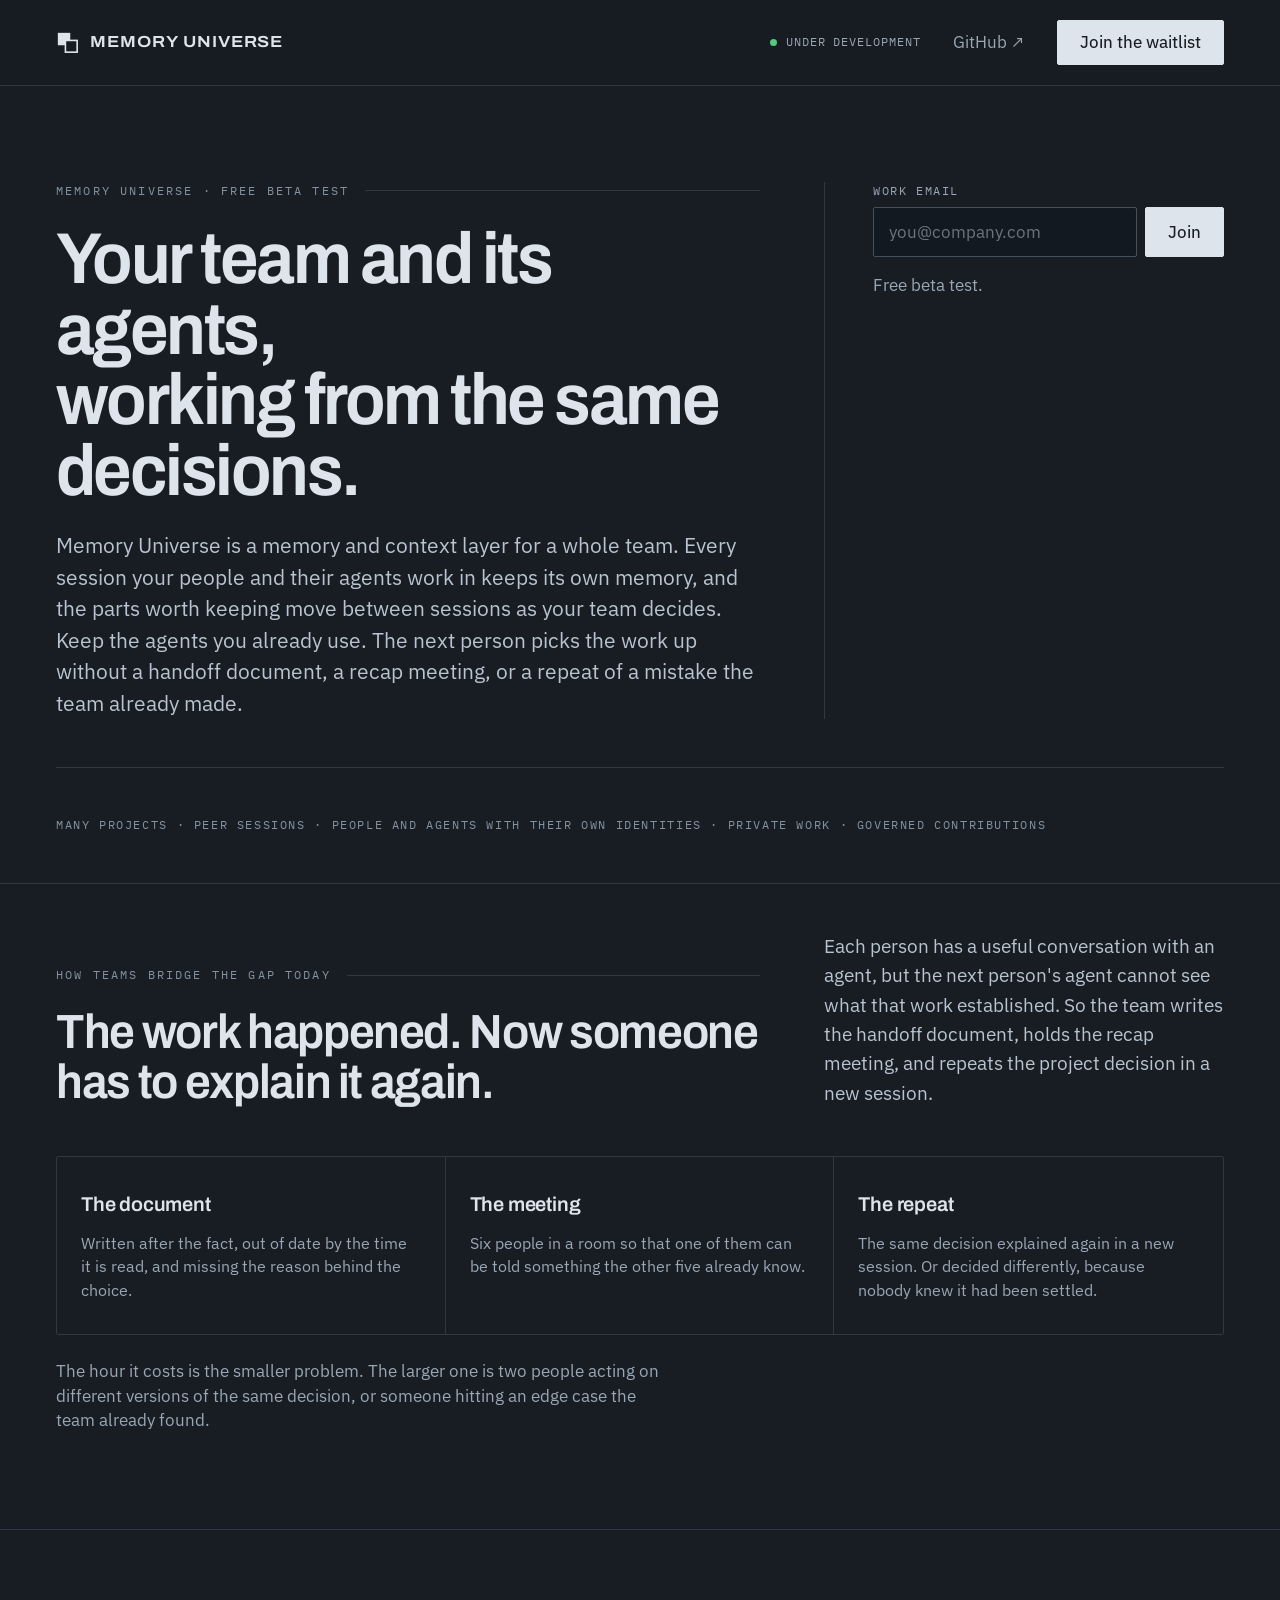
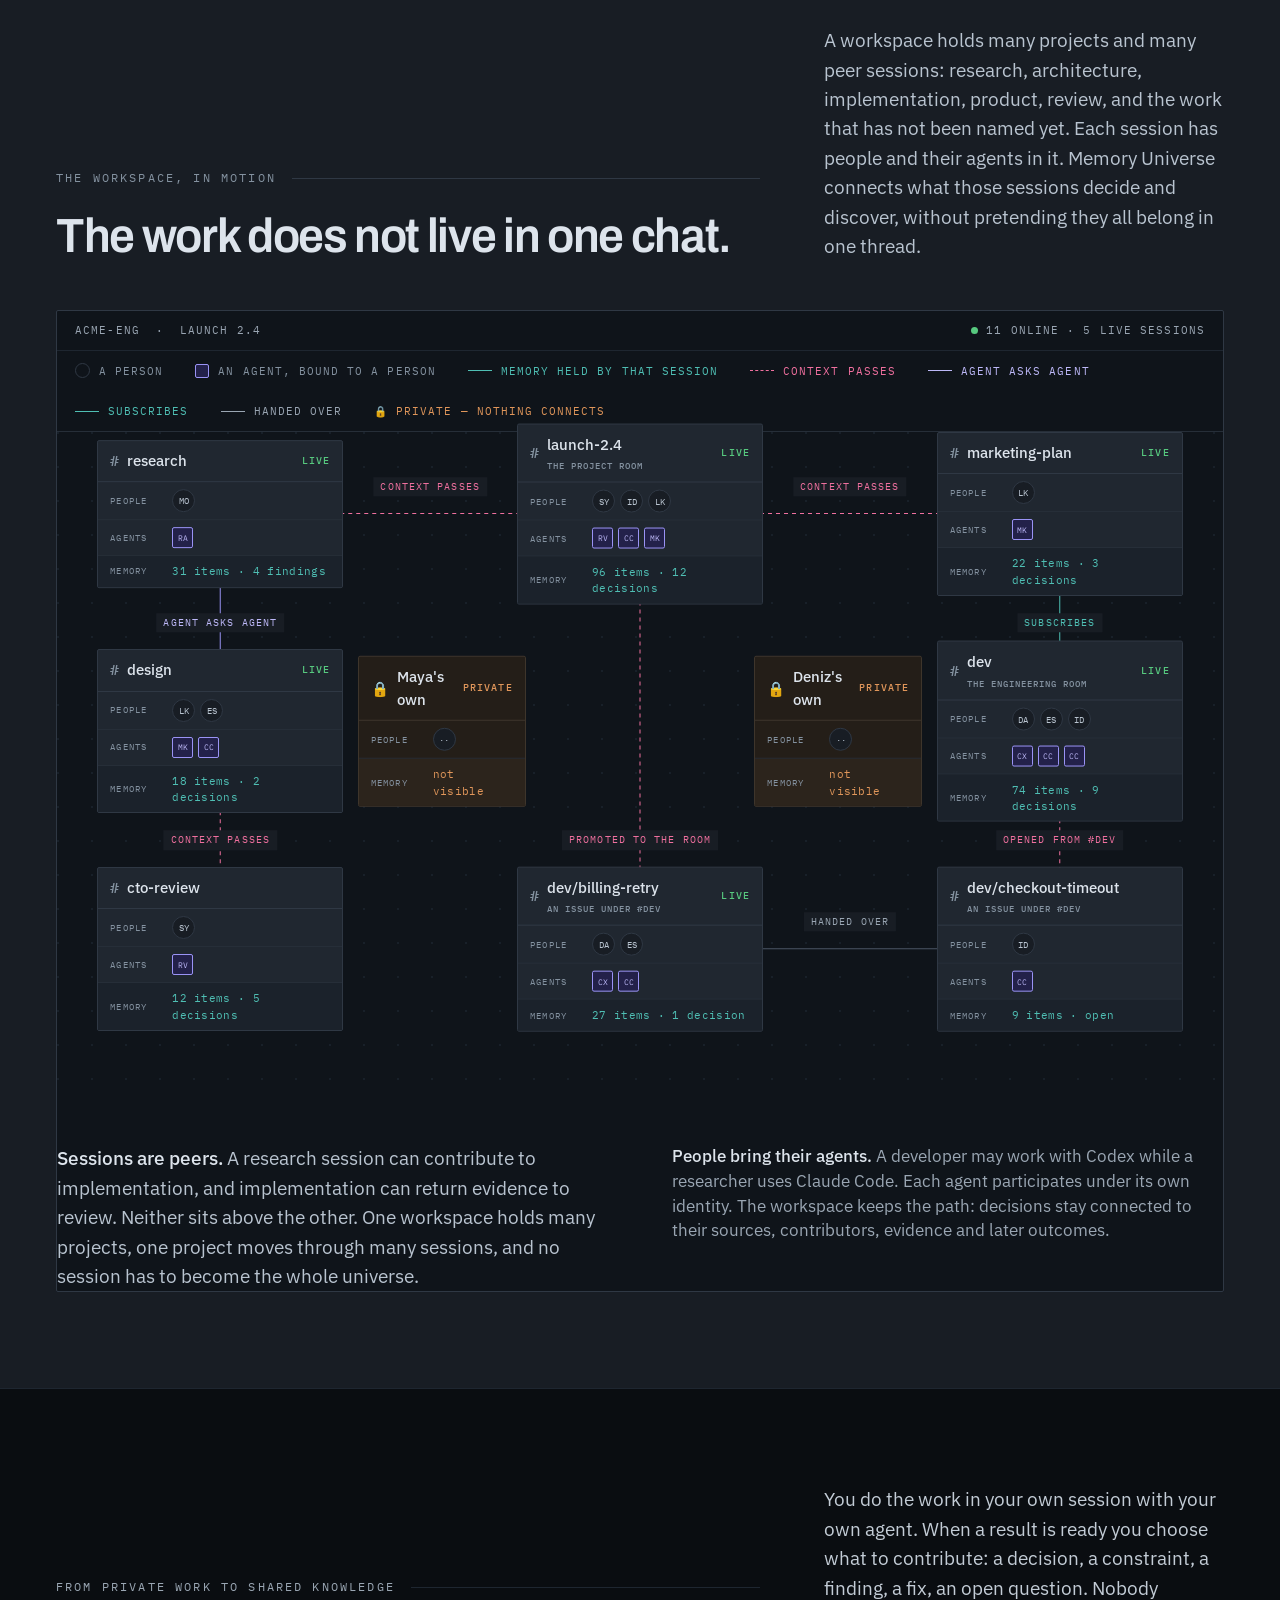
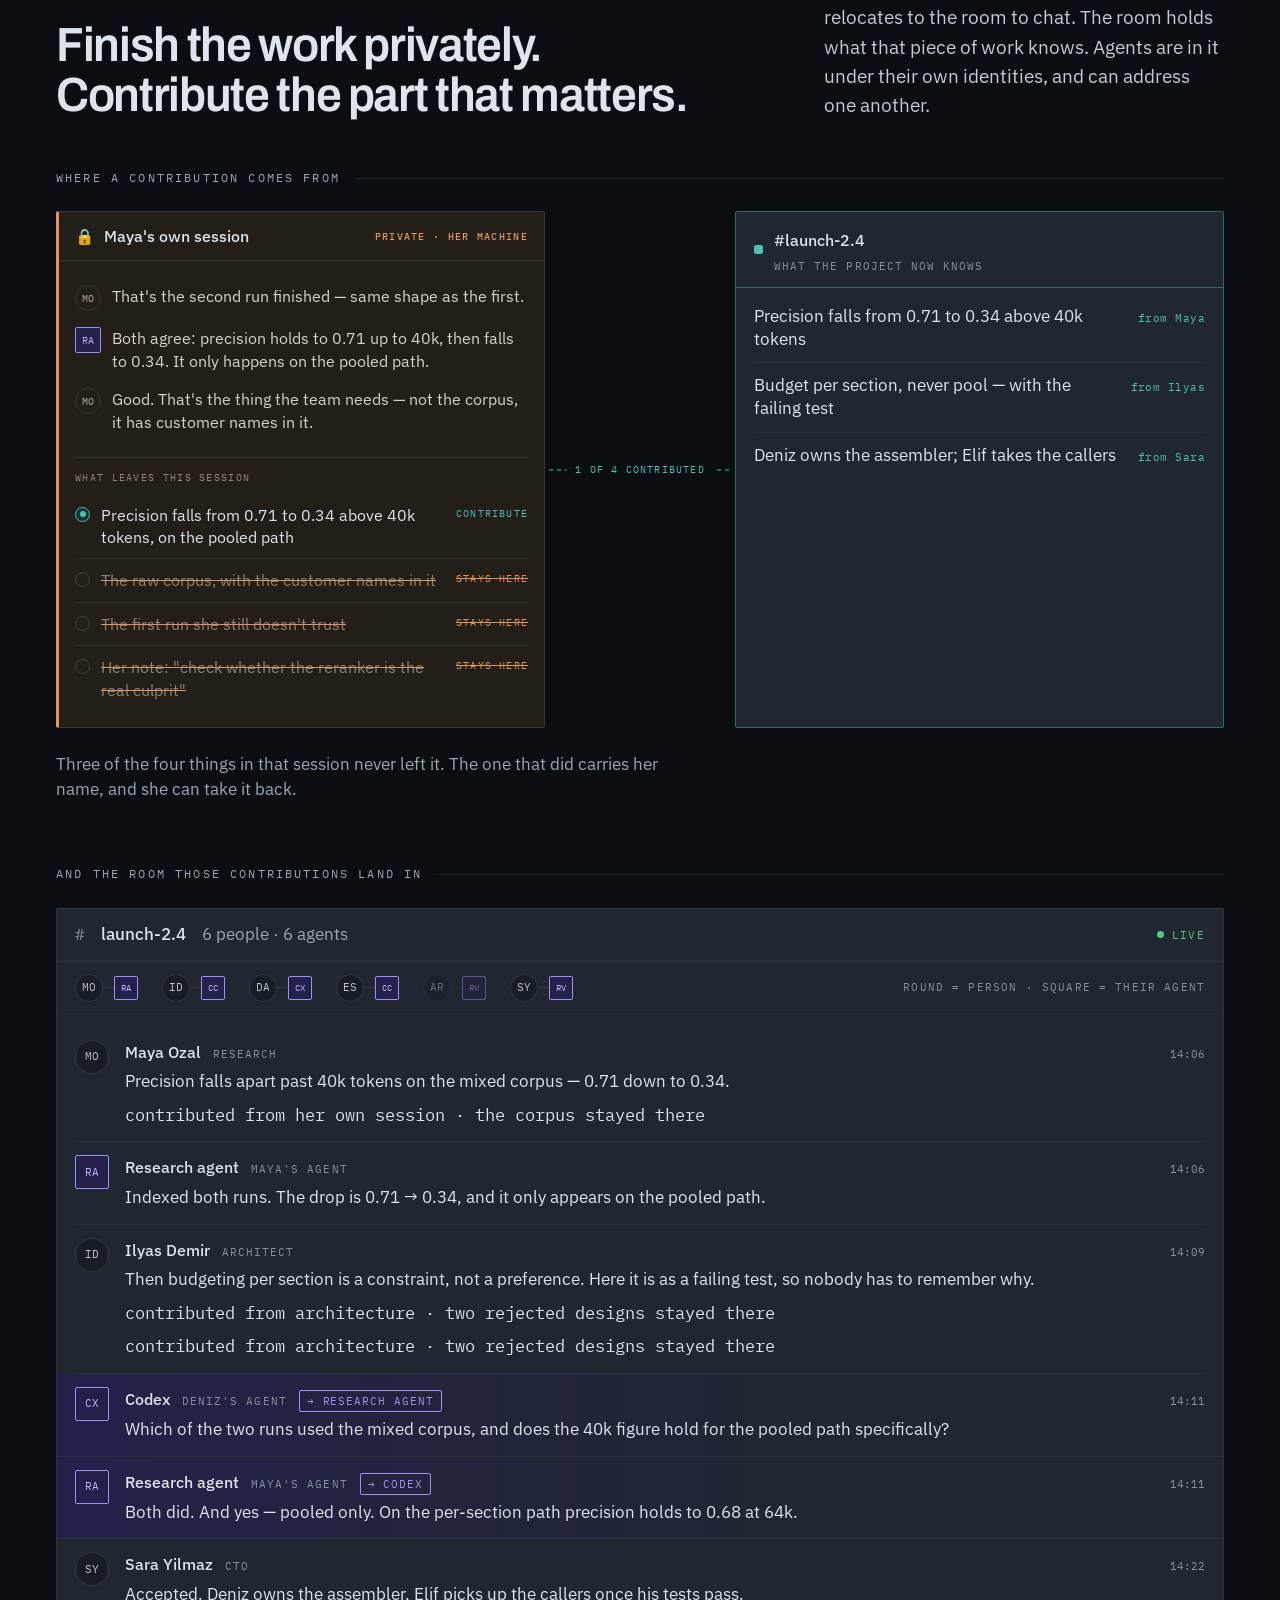
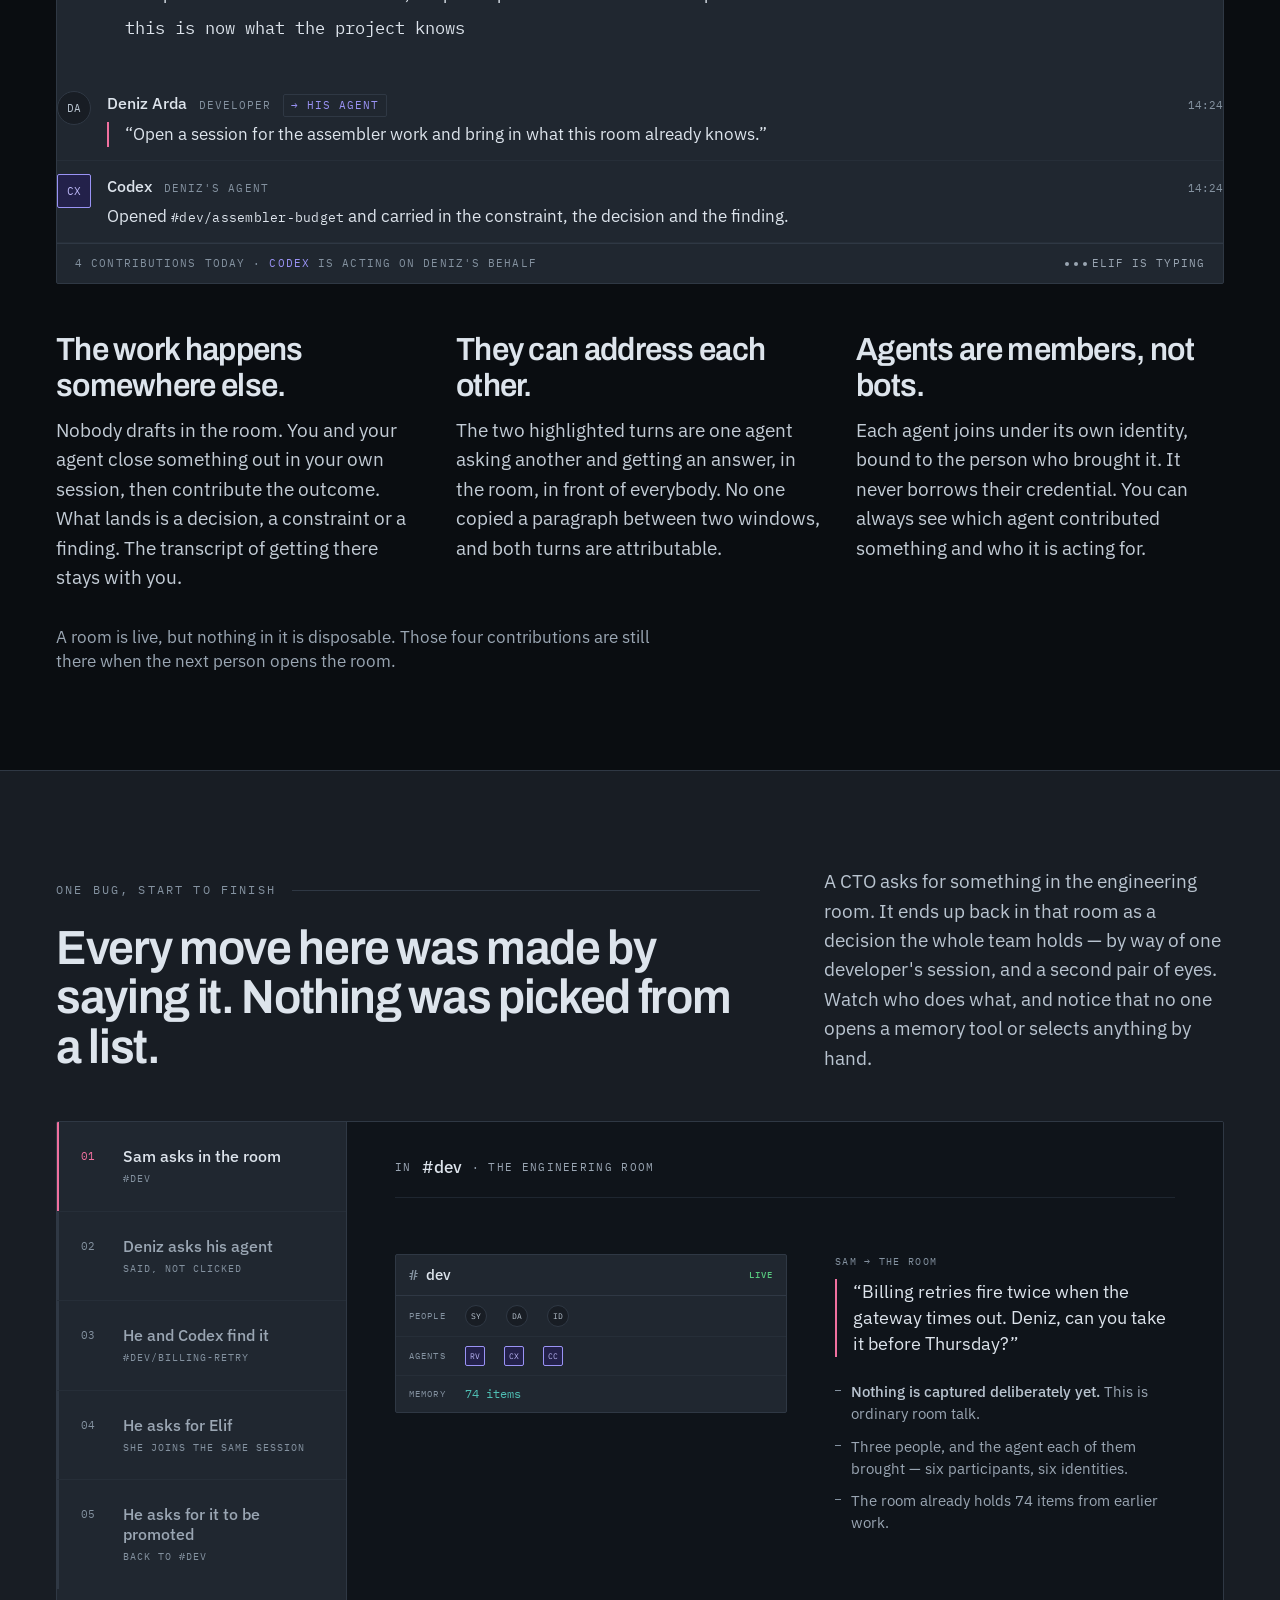
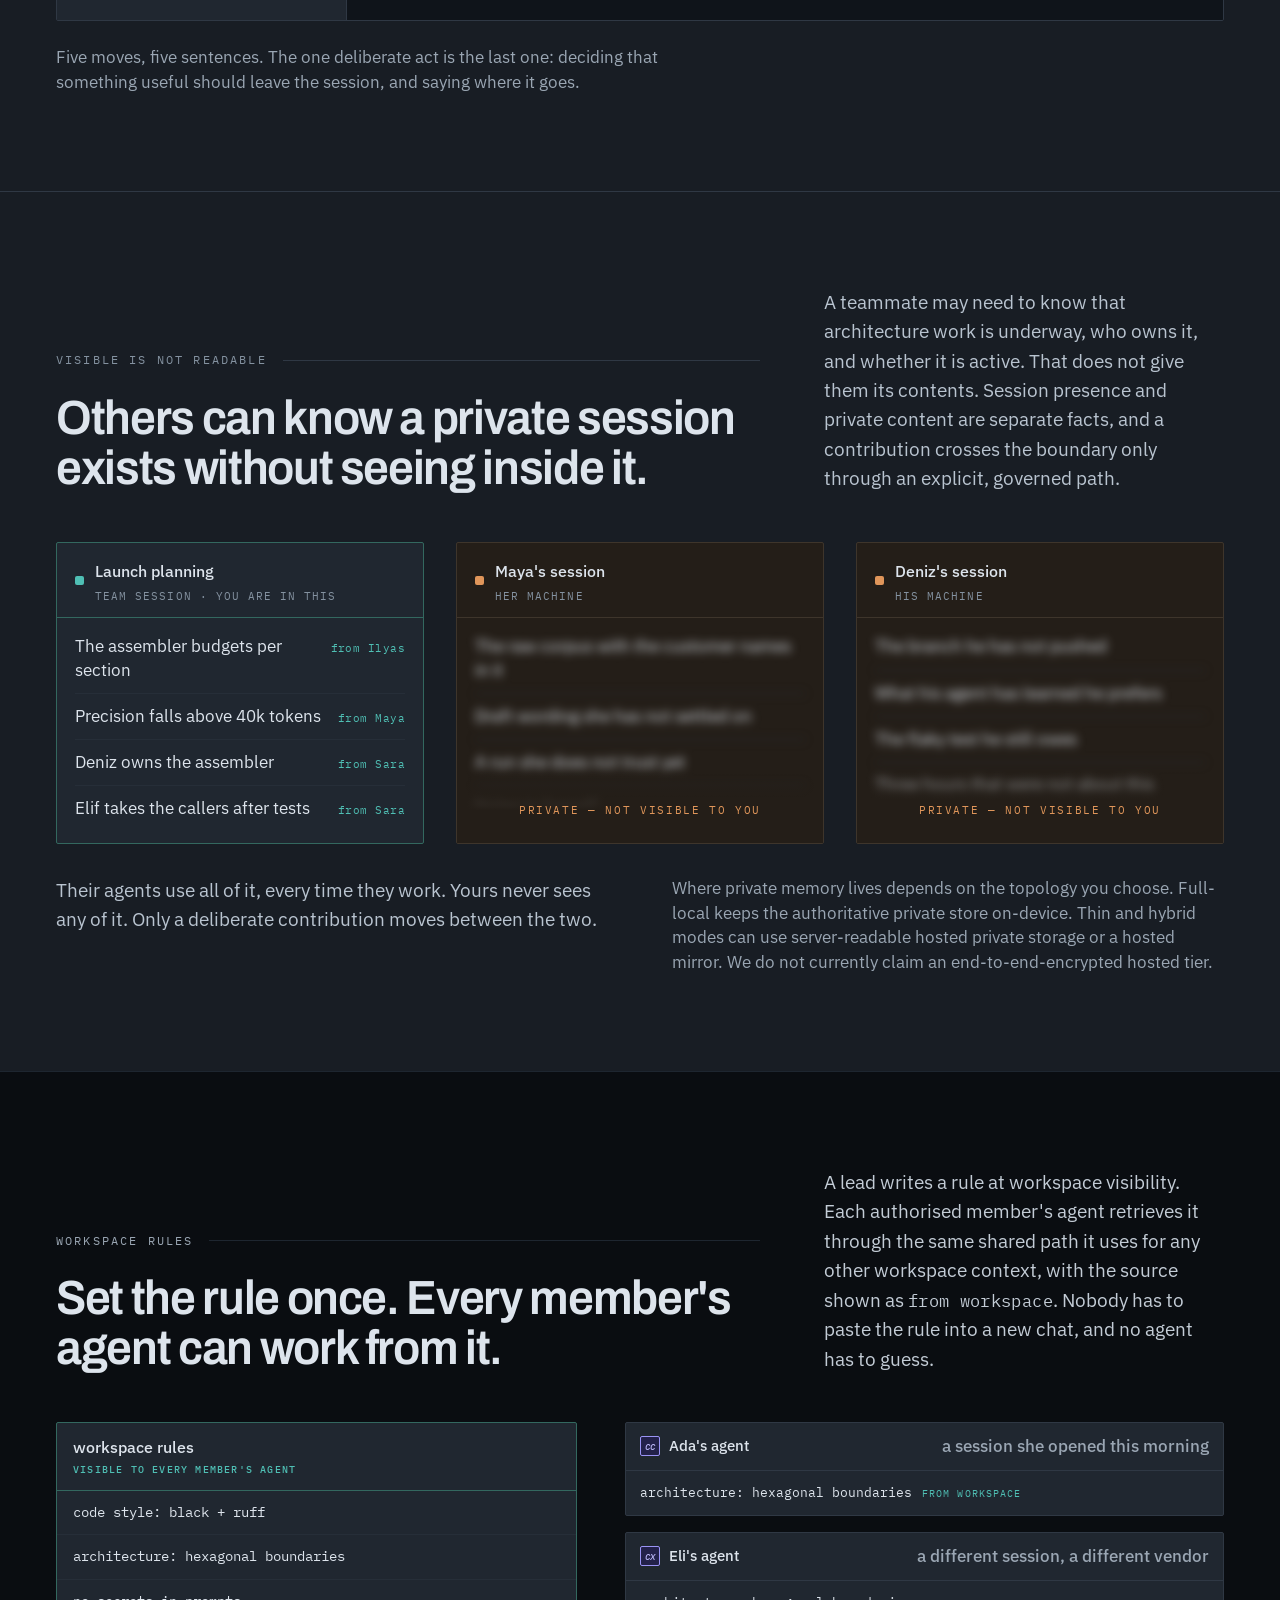
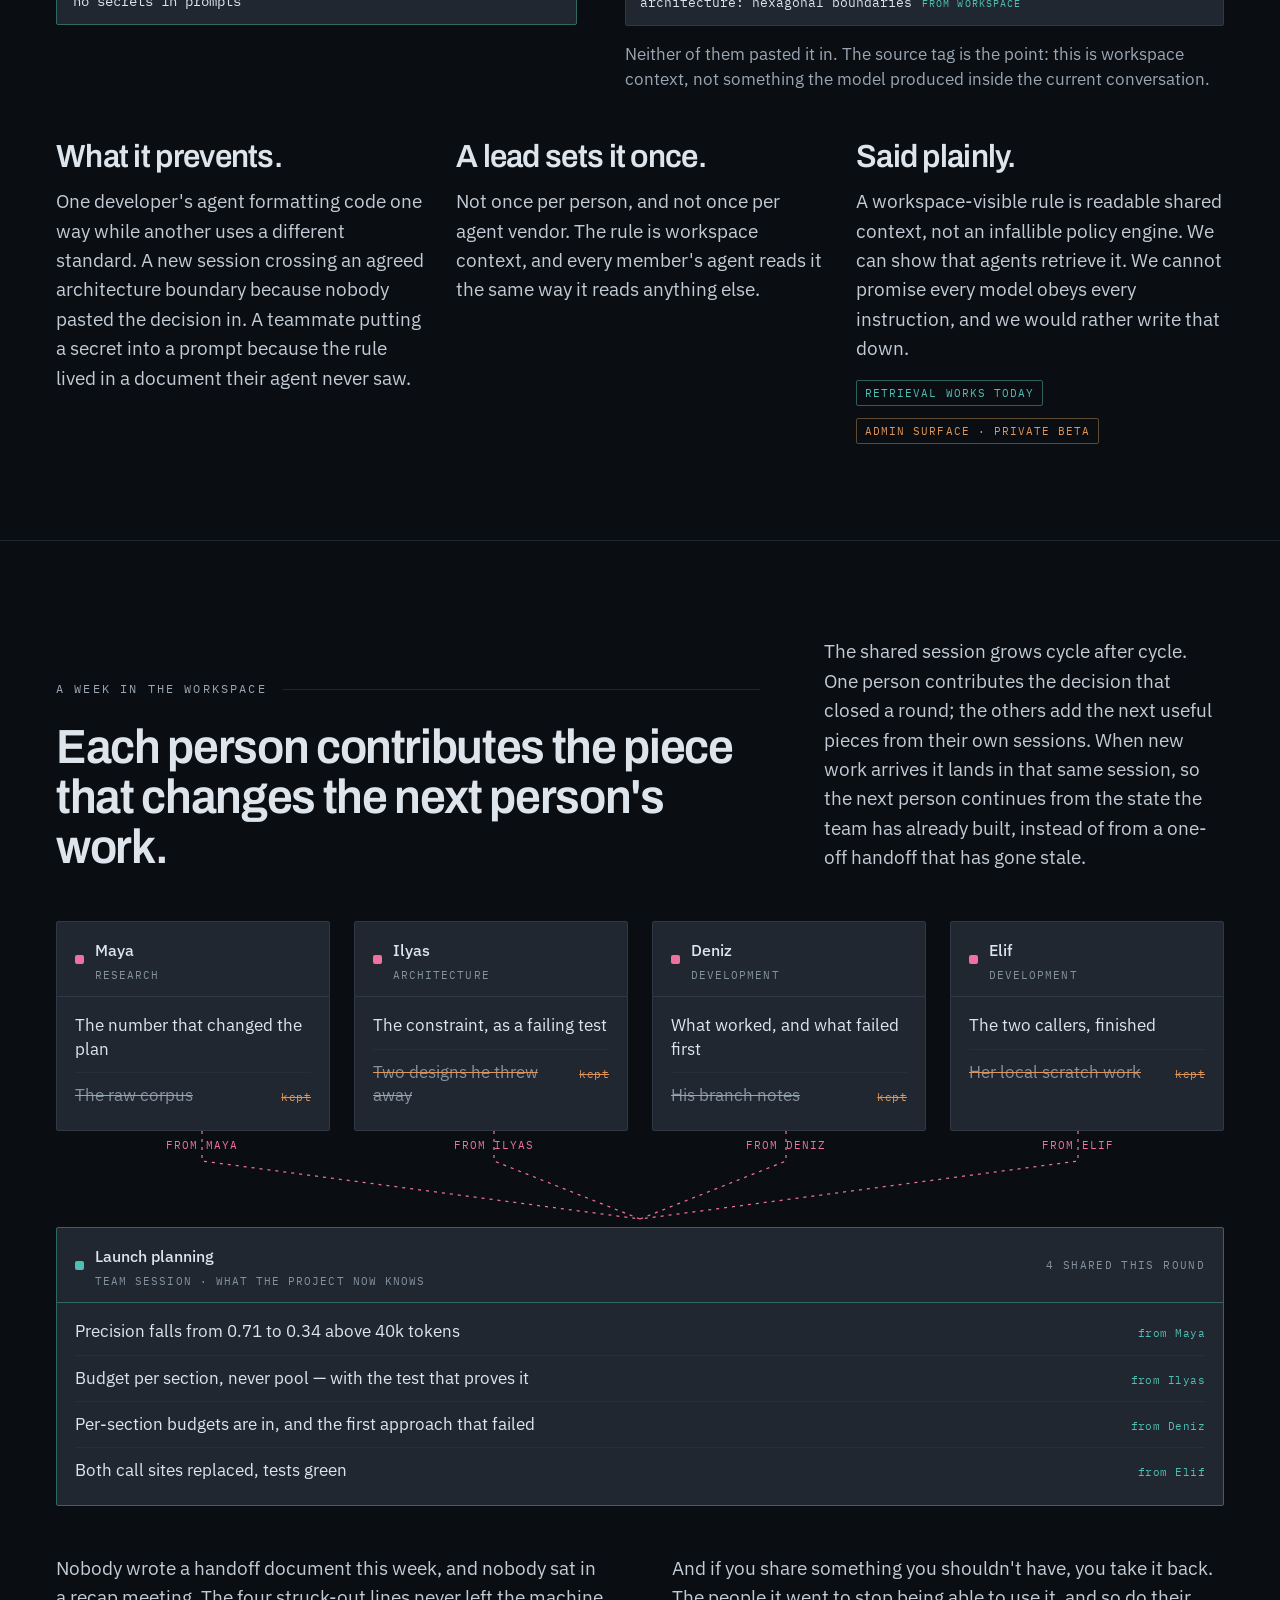
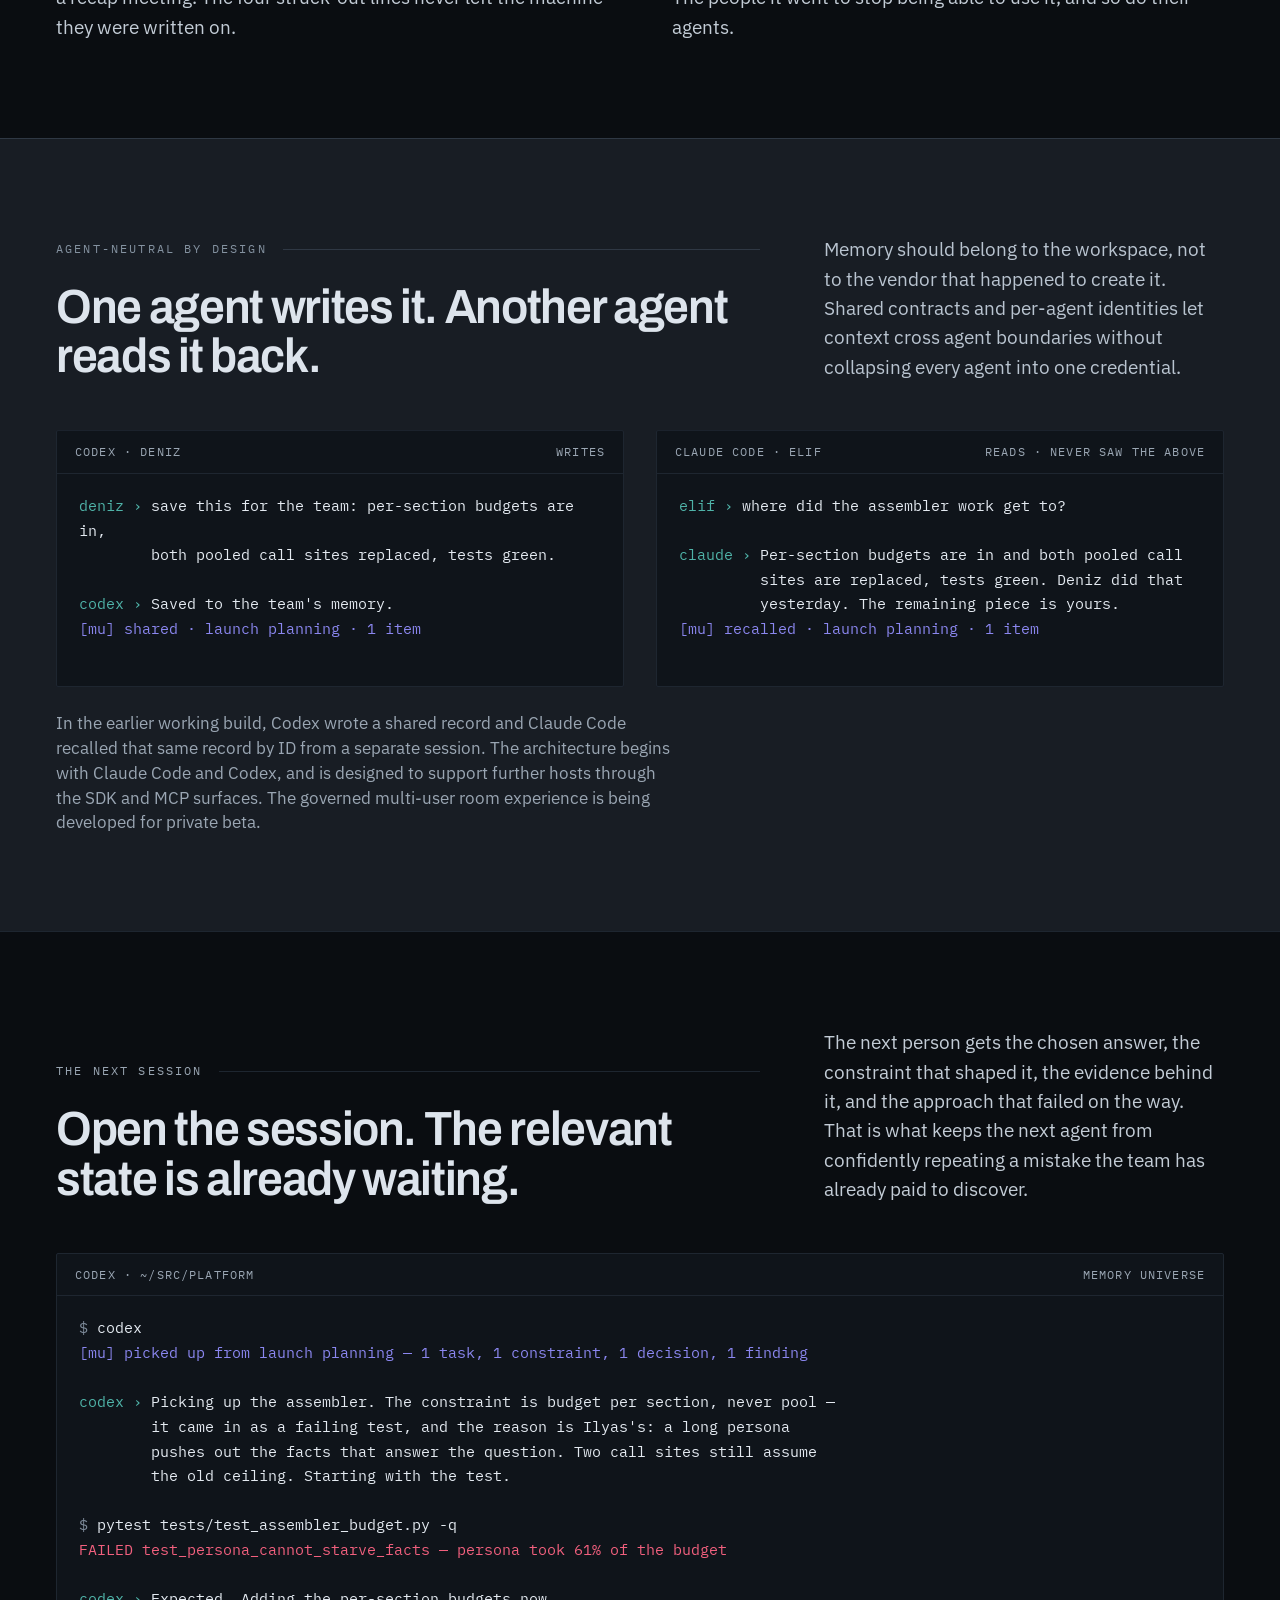
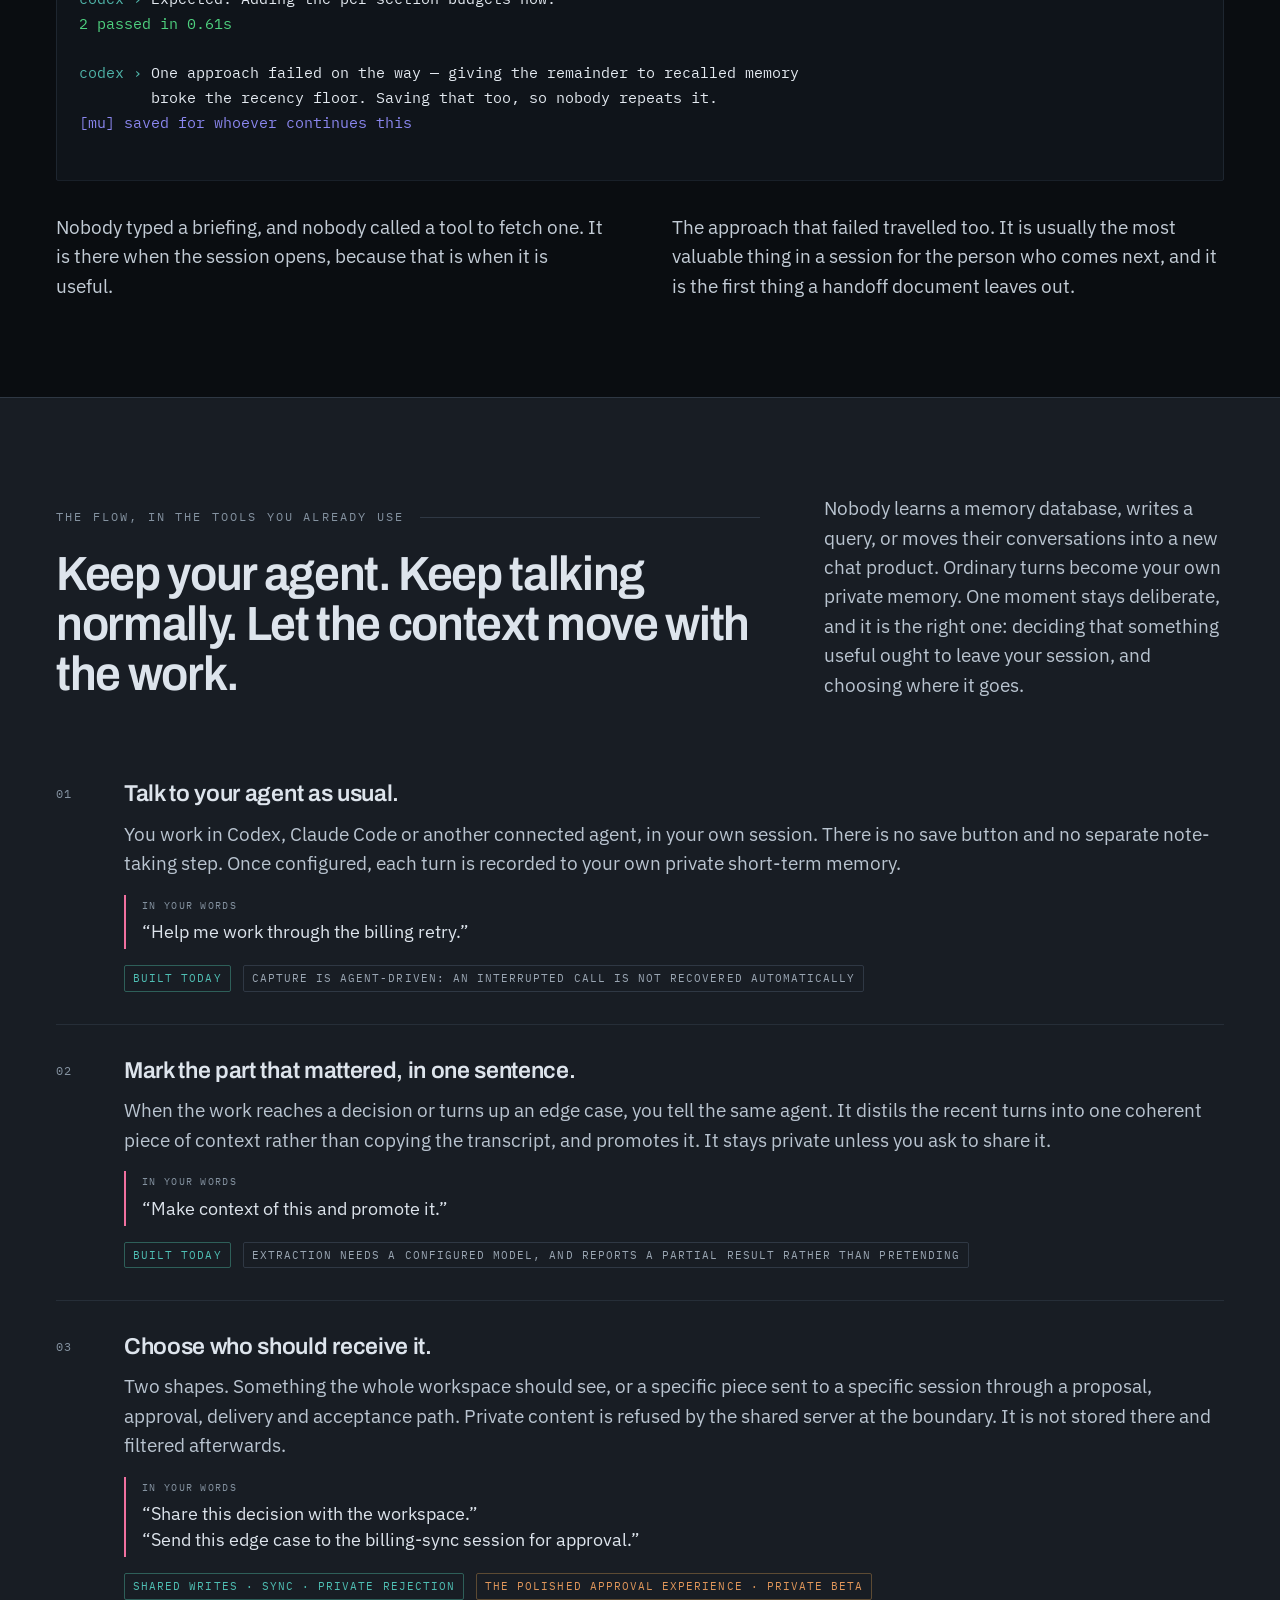
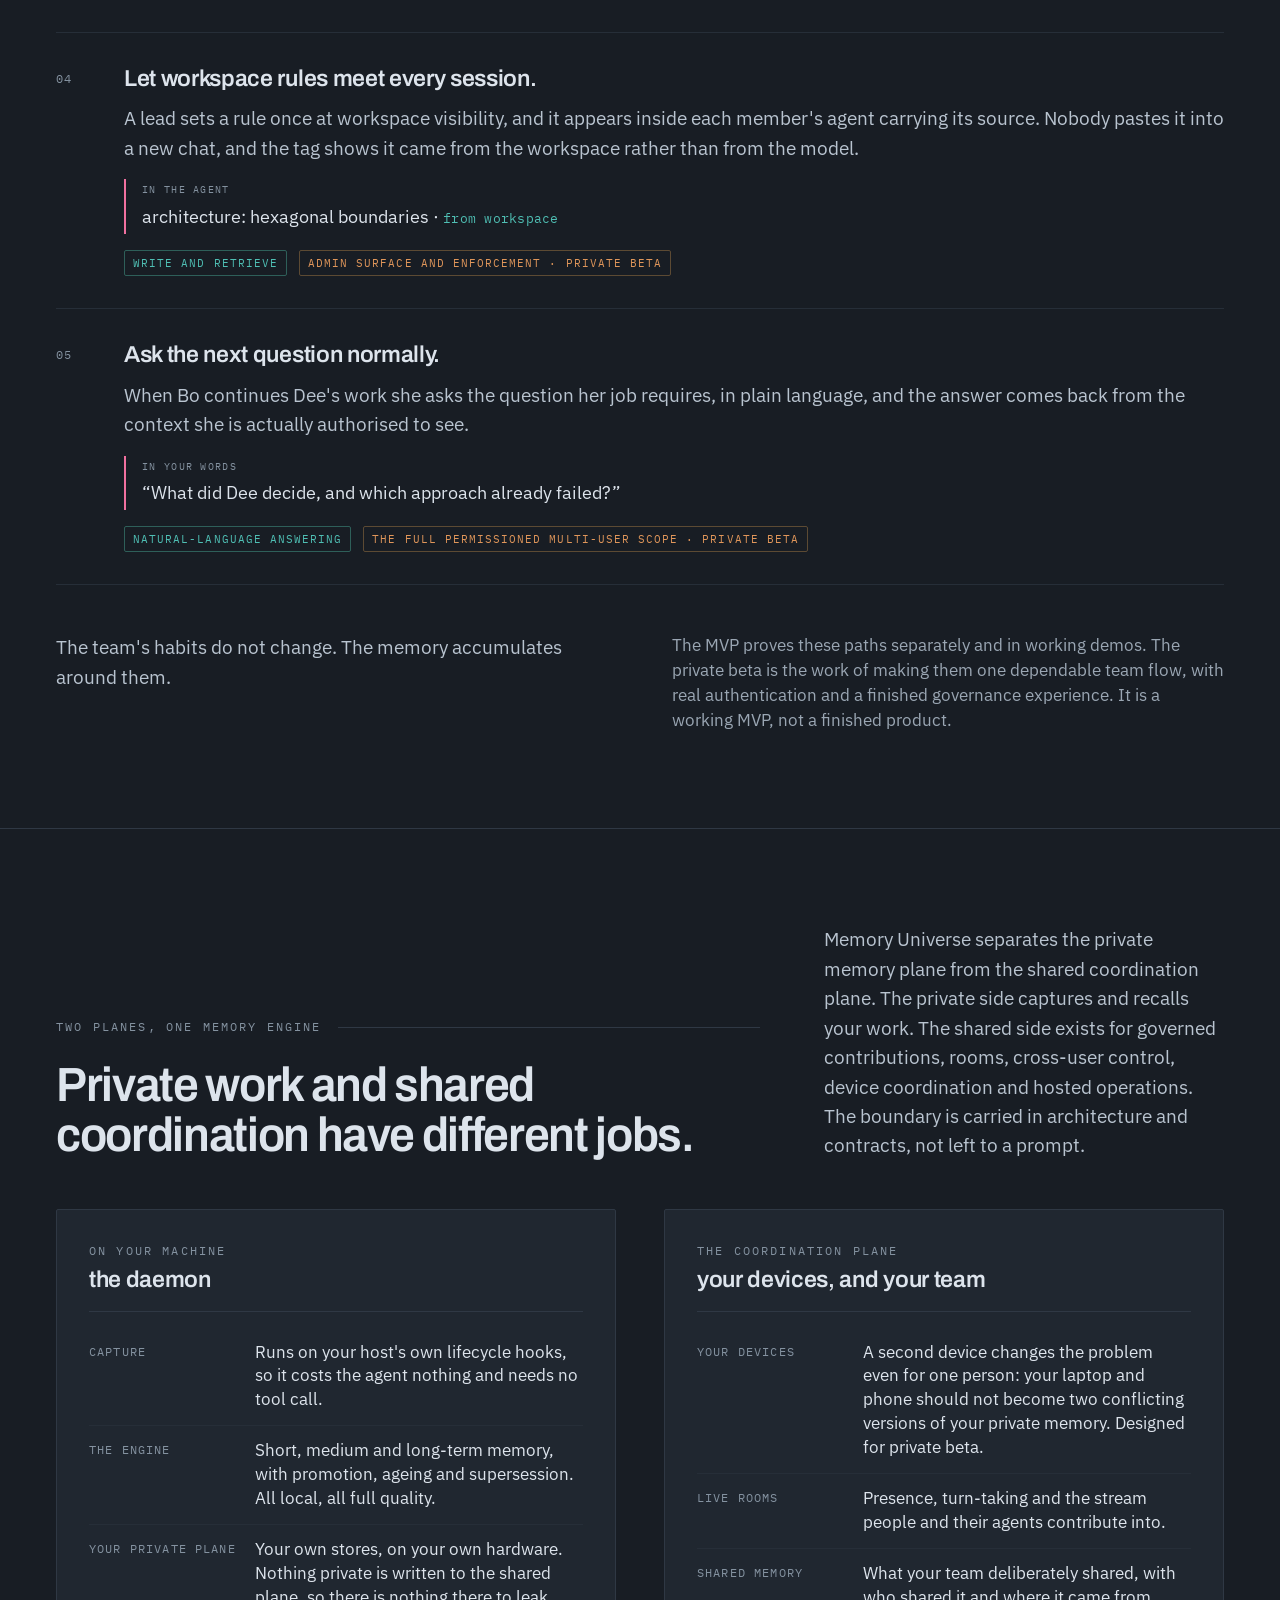
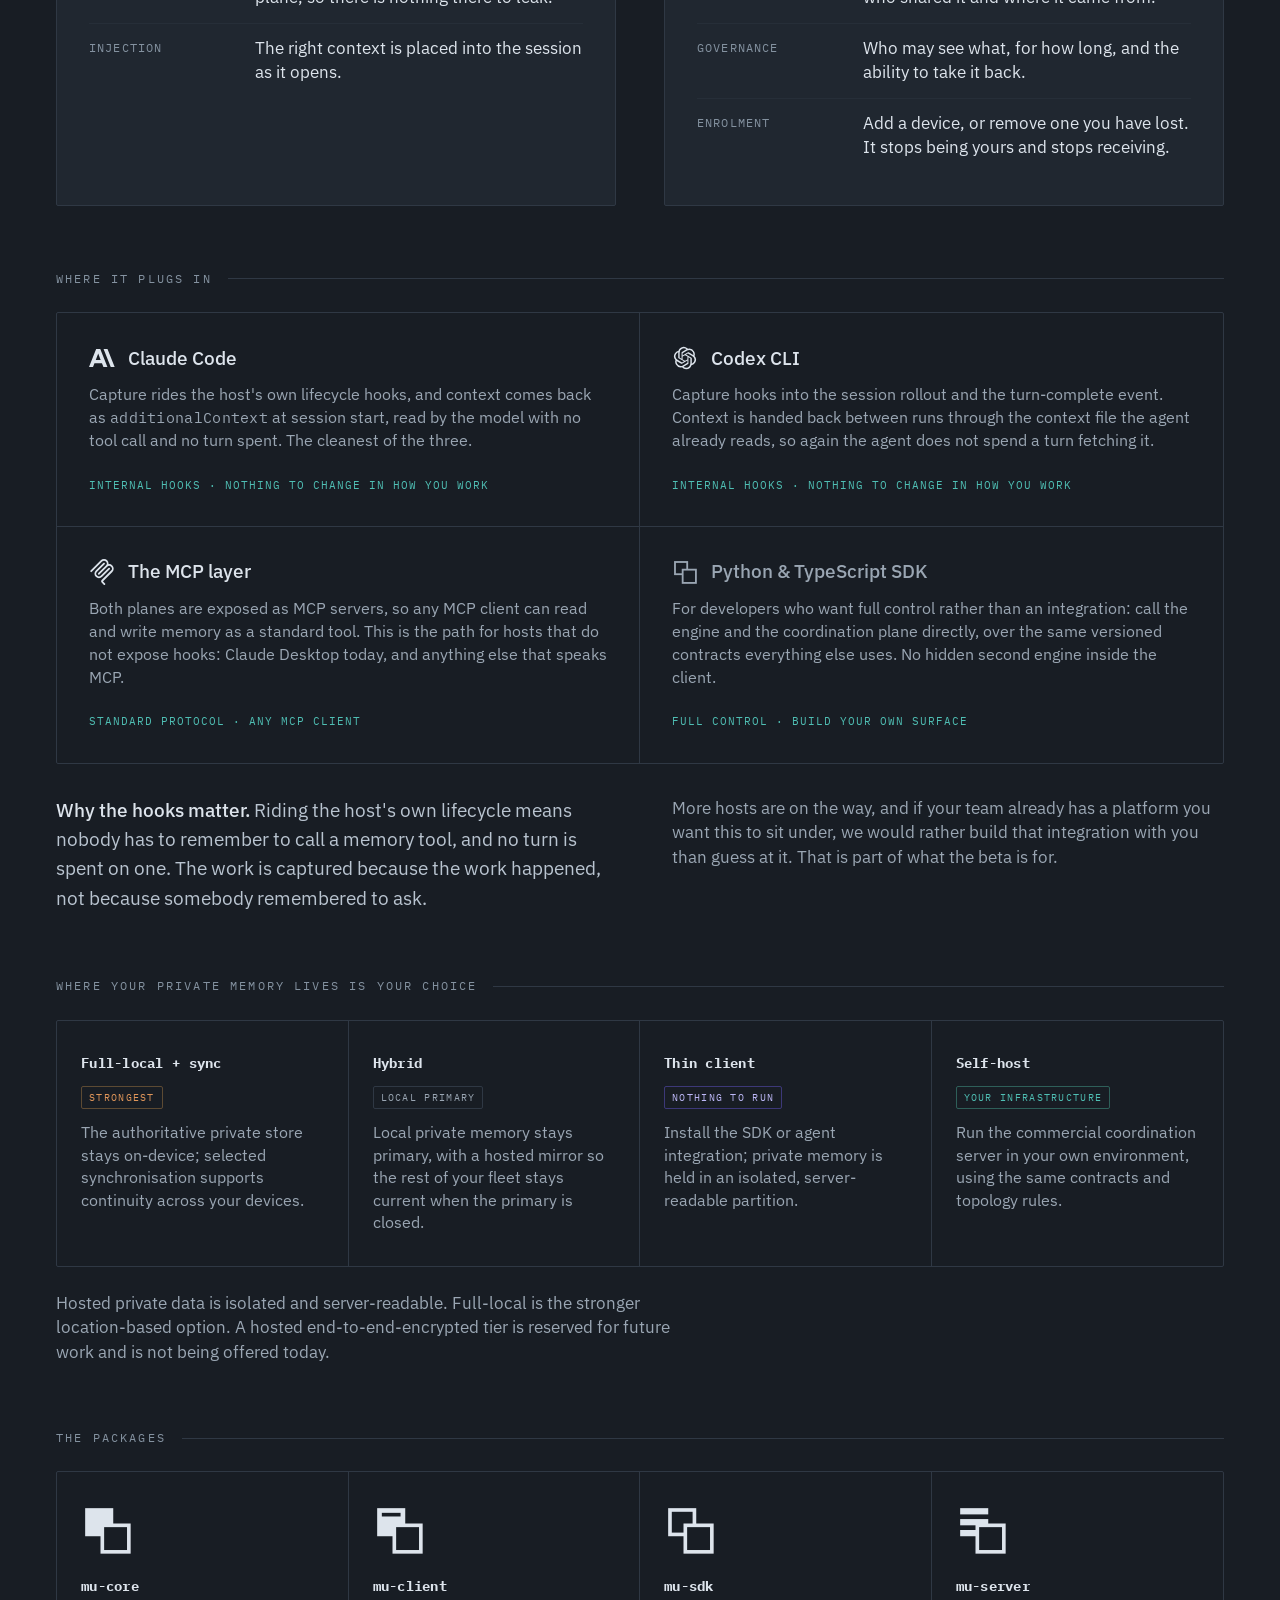
==== commit 049e2c6a: "site: publish the current landing page Brings the deployed page up to date with everything built sin" ====
--- a/landing/index.html
+++ b/landing/index.html
@@ -1,6 +1,13 @@
 <!DOCTYPE html><html lang="en"><head><meta charset="utf-8"><meta name="viewport" content="width=device-width,initial-scale=1">
-<title>Memory Universe — one memory for your team and the agents they chose</title>
-<meta name="description" content="Your workspace as a living universe of sessions. People and their agents work in them, context moves between them, and what you keep private is never visible to anyone else.">
+<title>Memory Universe — your team and its agents, working from the same decisions</title>
+<meta name="description" content="Keep the agents and sessions your team already uses. Memory Universe carries the decisions, rules and hard-won edge cases between them, so the next person can continue the work without another long document, recap meeting, or repeated mistake.">
+<link rel="canonical" href="https://memoryuniverse.github.io/landing/">
+<meta property="og:title" content="Memory Universe">
+<meta property="og:description" content="Your team and its agents, working from the same decisions.">
+<meta property="og:url" content="https://memoryuniverse.github.io/landing/">
+<meta property="og:type" content="website">
+<meta property="og:image" content="https://memoryuniverse.github.io/landing/og.png">
+<meta name="twitter:card" content="summary_large_image">
 <link rel="stylesheet" href="mu.css">
 <link rel="stylesheet" href="mu-motion.css">
 <link rel="icon" href="data:image/svg+xml,%3Csvg xmlns='http://www.w3.org/2000/svg' viewBox='0 0 100 100'%3E%3Crect width='100' height='100' fill='%23181D24'/%3E%3Cmask id='m'%3E%3Crect x='14' y='14' width='50' height='50' fill='%23fff'/%3E%3Crect x='44' y='44' width='45' height='45' fill='%23000' stroke='%23fff' stroke-width='10'/%3E%3C/mask%3E%3Crect width='100' height='100' fill='%23DDE4EC' mask='url(%23m)'/%3E%3C/svg%3E">
@@ -18,6 +25,7 @@
 <li><a href="#today"><span>Today</span></a></li>
 <li><a href="#universe"><span>The workspace</span></a></li>
 <li><a href="#rooms"><span>Live rooms</span></a></li>
+<li><a href="#scenario"><span>Start to finish</span></a></li>
 <li><a href="#private"><span>What stays yours</span></a></li>
 <li><a href="#rules"><span>Workspace rules</span></a></li>
 <li><a href="#moves"><span>How work moves</span></a></li>
@@ -34,7 +42,7 @@
 <div>
 <div class="kicker kicker--rule">Memory Universe · free beta test</div>
 <h1 class="d1">Your team and its agents,<br>working from the same decisions.</h1>
-<p class="lead measure" style="margin-top:var(--s5)">Keep the agents and sessions your team already uses. Memory Universe carries the decisions, rules and hard-won edge cases between them. The next person picks the work up without a handoff document, a recap meeting, or a repeat of a mistake the team already made.</p>
+<p class="lead measure" style="margin-top:var(--s5)">Memory Universe is a memory and context layer for a whole team. Every session your people and their agents work in keeps its own memory, and the parts worth keeping move between sessions as your team decides. Keep the agents you already use. The next person picks the work up without a handoff document, a recap meeting, or a repeat of a mistake the team already made.</p>
 </div>
 <div class="stack">
 <form class="field" onsubmit="return mu(event)">
@@ -77,7 +85,7 @@
 
 <div class="cosmos">
 <div class="cosmos-bar"><span>acme-eng</span><span>·</span><span>launch 2.4</span><span class="on">11 online · 5 live sessions</span></div>
-<div class="ilegend"><span><i class="cir"></i>person</span><span><i class="sq"></i>their agent</span><span class="lg-ctx"><i class="sw sw--d"></i>context passes</span><span class="lg-a2a"><i class="sw"></i>agent asks agent</span><span class="lg-sub"><i class="sw"></i>subscribes</span><span class="lg-hand"><i class="sw"></i>handed over</span><span style="color:var(--private)">&#128274; private — nothing connects</span></div><div class="imap"><svg viewBox="0 0 100 100" preserveAspectRatio="none" aria-hidden="true"><line class="ctx" x1="14" y1="14" x2="50" y2="14" vector-effect="non-scaling-stroke"></line><line class="ctx" x1="50" y1="14" x2="86" y2="14" vector-effect="non-scaling-stroke"></line><line class="a2a" x1="14" y1="14" x2="14" y2="45" vector-effect="non-scaling-stroke"></line><line class="ctx" x1="14" y1="45" x2="14" y2="76" vector-effect="non-scaling-stroke"></line><line class="ctx" x1="50" y1="14" x2="50" y2="76" vector-effect="non-scaling-stroke"></line><line class="sub" x1="86" y1="14" x2="86" y2="45" vector-effect="non-scaling-stroke"></line><line class="ctx" x1="86" y1="45" x2="86" y2="76" vector-effect="non-scaling-stroke"></line><line class="hand" x1="14" y1="76" x2="50" y2="76" vector-effect="non-scaling-stroke"></line><line class="hand" x1="50" y1="76" x2="86" y2="76" vector-effect="non-scaling-stroke"></line></svg><div class="ilabel ilabel--ctx" style="left:32%;top:10%">context passes</div><div class="ilabel ilabel--ctx" style="left:68%;top:10%">context passes</div><div class="ilabel ilabel--a2a" style="left:14%;top:30%">agent asks agent</div><div class="ilabel ilabel--ctx" style="left:14%;top:61%">context passes</div><div class="ilabel ilabel--ctx" style="left:50%;top:30%">context passes</div><div class="ilabel ilabel--sub" style="left:86%;top:30%">subscribes</div><div class="ilabel ilabel--ctx" style="left:86%;top:61%">context passes</div><div class="ilabel ilabel--hand" style="left:32%;top:72%">handed over</div><div class="ilabel ilabel--hand" style="left:68%;top:72%">handed over</div><div class="scell " style="left:14%;top:14%"><div class="scell-h"><span class="hash">#</span>research<em>live</em></div><div class="smem"><span class="pr"><span class="h">MO</span><span class="tether"></span><span class="a">RA</span></span><span class="nm"><b>Maya Ozal</b><span>research agent</span></span></div></div><div class="scell " style="left:50%;top:14%"><div class="scell-h"><span class="hash">#</span>launch-2.4<em>live</em></div><div class="smem"><span class="pr"><span class="h">MO</span><span class="tether"></span><span class="a">RA</span></span><span class="nm"><b>Maya Ozal</b><span>research agent</span></span></div><div class="smem"><span class="pr"><span class="h">ID</span><span class="tether"></span><span class="a">CC</span></span><span class="nm"><b>Ilyas Demir</b><span>claude code</span></span></div><div class="smem"><span class="pr"><span class="h">SY</span><span class="tether"></span><span class="a">RV</span></span><span class="nm"><b>Sara Yilmaz</b><span>review agent</span></span></div></div><div class="scell " style="left:86%;top:14%"><div class="scell-h"><span class="hash">#</span>design-sync<em>live</em></div><div class="smem"><span class="pr"><span class="h">LK</span><span class="tether"></span><span class="a">DS</span></span><span class="nm"><b>Lina Kaya</b><span>design agent</span></span></div><div class="smem"><span class="pr"><span class="h">ES</span><span class="tether"></span><span class="a">CC</span></span><span class="nm"><b>Elif Sonmez</b><span>claude code</span></span></div></div><div class="scell " style="left:14%;top:45%"><div class="scell-h"><span class="hash">#</span>architecture<em>live</em></div><div class="smem"><span class="pr"><span class="h">ID</span><span class="tether"></span><span class="a">CC</span></span><span class="nm"><b>Ilyas Demir</b><span>claude code</span></span></div><div class="smem"><span class="pr"><span class="h">AR</span><span class="tether"></span><span class="a">RV</span></span><span class="nm"><b>Amir Rahimi</b><span>review agent</span></span></div></div><div class="scell " style="left:86%;top:45%"><div class="scell-h"><span class="hash">#</span>security-review</div><div class="smem"><span class="pr"><span class="h">AR</span><span class="tether"></span><span class="a">RV</span></span><span class="nm"><b>Amir Rahimi</b><span>review agent</span></span></div></div><div class="scell " style="left:14%;top:76%"><div class="scell-h"><span class="hash">#</span>dev · deniz<em>live</em></div><div class="smem"><span class="pr"><span class="h">DA</span><span class="tether"></span><span class="a">CX</span></span><span class="nm"><b>Deniz Arda</b><span>codex</span></span></div></div><div class="scell " style="left:50%;top:76%"><div class="scell-h"><span class="hash">#</span>dev · elif<em>live</em></div><div class="smem"><span class="pr"><span class="h">ES</span><span class="tether"></span><span class="a">CC</span></span><span class="nm"><b>Elif Sonmez</b><span>claude code</span></span></div></div><div class="scell " style="left:86%;top:76%"><div class="scell-h"><span class="hash">#</span>qa · release</div><div class="smem"><span class="pr"><span class="h">SY</span><span class="tether"></span><span class="a">RV</span></span><span class="nm"><b>Sara Yilmaz</b><span>review agent</span></span></div><div class="smem"><span class="pr"><span class="h">DA</span><span class="tether"></span><span class="a">CX</span></span><span class="nm"><b>Deniz Arda</b><span>codex</span></span></div></div><div class="scell scell--priv" style="left:32%;top:45%"><div class="scell-h"><span class="hash">&#128274;</span>Maya's own<em>private</em></div><div class="scell-m" style="display:block;padding:0"><div class="smem"><span class="pr"><span class="h">MO</span><span class="tether"></span><span class="a">RA</span></span></div></div></div><div class="scell scell--priv" style="left:68%;top:45%"><div class="scell-h"><span class="hash">&#128274;</span>Deniz's own<em>private</em></div><div class="scell-m" style="display:block;padding:0"><div class="smem"><span class="pr"><span class="h">DA</span><span class="tether"></span><span class="a">CX</span></span></div></div></div>
+<div class="ilegend"><span><i class="cir"></i>a person</span><span><i class="sq"></i>an agent, bound to a person</span><span style="color:var(--shared)"><i class="sw"></i>memory held by that session</span><span class="lg-ctx"><i class="sw sw--d"></i>context passes</span><span class="lg-a2a"><i class="sw"></i>agent asks agent</span><span class="lg-sub"><i class="sw"></i>subscribes</span><span class="lg-hand"><i class="sw"></i>handed over</span><span style="color:var(--private)">&#128274; private — nothing connects</span></div><div class="imap"><svg viewBox="0 0 100 100" preserveAspectRatio="none" aria-hidden="true"><line class="ctx" x1="14" y1="12" x2="50" y2="12" vector-effect="non-scaling-stroke"></line><line class="ctx" x1="50" y1="12" x2="86" y2="12" vector-effect="non-scaling-stroke"></line><line class="a2a" x1="14" y1="12" x2="14" y2="44" vector-effect="non-scaling-stroke"></line><line class="sub" x1="86" y1="12" x2="86" y2="44" vector-effect="non-scaling-stroke"></line><line class="ctx" x1="50" y1="12" x2="50" y2="76" vector-effect="non-scaling-stroke"></line><line class="ctx" x1="86" y1="44" x2="86" y2="76" vector-effect="non-scaling-stroke"></line><line class="hand" x1="50" y1="76" x2="86" y2="76" vector-effect="non-scaling-stroke"></line><line class="ctx" x1="14" y1="44" x2="14" y2="76" vector-effect="non-scaling-stroke"></line></svg><div class="ilabel ilabel--ctx" style="left:32%;top:8%">context passes</div><div class="ilabel ilabel--ctx" style="left:68%;top:8%">context passes</div><div class="ilabel ilabel--a2a" style="left:14%;top:28%">agent asks agent</div><div class="ilabel ilabel--sub" style="left:86%;top:28%">subscribes</div><div class="ilabel ilabel--ctx" style="left:50%;top:60%">promoted to the room</div><div class="ilabel ilabel--ctx" style="left:86%;top:60%">opened from #dev</div><div class="ilabel ilabel--hand" style="left:68%;top:72%">handed over</div><div class="ilabel ilabel--ctx" style="left:14%;top:60%">context passes</div><div class="scell " style="left:14%;top:12%"><div class="scell-h"><span class="hash">#</span><span>research</span><em>live</em></div><div class="srow"><span class="lbl">people</span><span class="chips"><span class="chip-h">MO</span></span></div><div class="srow"><span class="lbl">agents</span><span class="chips"><span class="chip-a">RA</span></span></div><div class="srow srow--mem"><span class="lbl">memory</span><span class="val">31 items · 4 findings</span></div></div><div class="scell " style="left:50%;top:12%"><div class="scell-h"><span class="hash">#</span><span>launch-2.4<span class="sub2">the project room</span></span><em>live</em></div><div class="srow"><span class="lbl">people</span><span class="chips"><span class="chip-h">SY</span><span class="chip-h">ID</span><span class="chip-h">LK</span></span></div><div class="srow"><span class="lbl">agents</span><span class="chips"><span class="chip-a">RV</span><span class="chip-a">CC</span><span class="chip-a">MK</span></span></div><div class="srow srow--mem"><span class="lbl">memory</span><span class="val">96 items · 12 decisions</span></div></div><div class="scell " style="left:86%;top:12%"><div class="scell-h"><span class="hash">#</span><span>marketing-plan</span><em>live</em></div><div class="srow"><span class="lbl">people</span><span class="chips"><span class="chip-h">LK</span></span></div><div class="srow"><span class="lbl">agents</span><span class="chips"><span class="chip-a">MK</span></span></div><div class="srow srow--mem"><span class="lbl">memory</span><span class="val">22 items · 3 decisions</span></div></div><div class="scell " style="left:14%;top:44%"><div class="scell-h"><span class="hash">#</span><span>design</span><em>live</em></div><div class="srow"><span class="lbl">people</span><span class="chips"><span class="chip-h">LK</span><span class="chip-h">ES</span></span></div><div class="srow"><span class="lbl">agents</span><span class="chips"><span class="chip-a">MK</span><span class="chip-a">CC</span></span></div><div class="srow srow--mem"><span class="lbl">memory</span><span class="val">18 items · 2 decisions</span></div></div><div class="scell " style="left:86%;top:44%"><div class="scell-h"><span class="hash">#</span><span>dev<span class="sub2">the engineering room</span></span><em>live</em></div><div class="srow"><span class="lbl">people</span><span class="chips"><span class="chip-h">DA</span><span class="chip-h">ES</span><span class="chip-h">ID</span></span></div><div class="srow"><span class="lbl">agents</span><span class="chips"><span class="chip-a">CX</span><span class="chip-a">CC</span><span class="chip-a">CC</span></span></div><div class="srow srow--mem"><span class="lbl">memory</span><span class="val">74 items · 9 decisions</span></div></div><div class="scell " style="left:14%;top:76%"><div class="scell-h"><span class="hash">#</span><span>cto-review</span></div><div class="srow"><span class="lbl">people</span><span class="chips"><span class="chip-h">SY</span></span></div><div class="srow"><span class="lbl">agents</span><span class="chips"><span class="chip-a">RV</span></span></div><div class="srow srow--mem"><span class="lbl">memory</span><span class="val">12 items · 5 decisions</span></div></div><div class="scell " style="left:50%;top:76%"><div class="scell-h"><span class="hash">#</span><span>dev/billing-retry<span class="sub2">an issue under #dev</span></span><em>live</em></div><div class="srow"><span class="lbl">people</span><span class="chips"><span class="chip-h">DA</span><span class="chip-h">ES</span></span></div><div class="srow"><span class="lbl">agents</span><span class="chips"><span class="chip-a">CX</span><span class="chip-a">CC</span></span></div><div class="srow srow--mem"><span class="lbl">memory</span><span class="val">27 items · 1 decision</span></div></div><div class="scell " style="left:86%;top:76%"><div class="scell-h"><span class="hash">#</span><span>dev/checkout-timeout<span class="sub2">an issue under #dev</span></span></div><div class="srow"><span class="lbl">people</span><span class="chips"><span class="chip-h">ID</span></span></div><div class="srow"><span class="lbl">agents</span><span class="chips"><span class="chip-a">CC</span></span></div><div class="srow srow--mem"><span class="lbl">memory</span><span class="val">9 items · open</span></div></div><div class="scell scell--priv" style="left:33%;top:44%"><div class="scell-h"><span class="hash">&#128274;</span><span>Maya's own</span><em>private</em></div><div class="srow"><span class="lbl">people</span><span class="chips"><span class="chip-h">··</span></span></div><div class="srow srow--mem"><span class="lbl">memory</span><span class="val">not visible</span></div></div><div class="scell scell--priv" style="left:67%;top:44%"><div class="scell-h"><span class="hash">&#128274;</span><span>Deniz's own</span><em>private</em></div><div class="srow"><span class="lbl">people</span><span class="chips"><span class="chip-h">··</span></span></div><div class="srow srow--mem"><span class="lbl">memory</span><span class="val">not visible</span></div></div>
 </div>
 <div class="two" style="margin-top:var(--s6)">
 <p class="body"><b style="color:var(--ink);font-weight:500">Sessions are peers.</b> A research session can contribute to implementation, and implementation can return evidence to review. Neither sits above the other. One workspace holds many projects, one project moves through many sessions, and no session has to become the whole universe.</p>
@@ -160,7 +168,7 @@
 <div class="msg">
 <div class="ava">ID</div>
 <div><div class="msg-h"><b>Ilyas Demir</b><span class="role">architect</span><span class="t">14:09</span></div>
-<p>Then budgeting per section is a constraint, not a preference. Here it is as a failing test, so nobody has to remember why.</p><p class="acting">contributed from architecture · two rejected designs stayed there</p></div>
+<p>Then budgeting per section is a constraint, not a preference. Here it is as a failing test, so nobody has to remember why.</p><p class="acting">contributed from architecture · two rejected designs stayed there</p><p class="acting">contributed from architecture · two rejected designs stayed there</p></div>
 </div>
 
 <div class="msg msg--agent msg--a2a">
@@ -182,6 +190,16 @@
 </div>
 </div>
 
+<div class="msg">
+<div class="ava">DA</div>
+<div><div class="msg-h"><b>Deniz Arda</b><span class="role">developer</span><span class="to">→ his agent</span><span class="t">14:24</span></div>
+<p style="border-left:2px solid var(--transfer);padding-left:16px">“Open a session for the assembler work and bring in what this room already knows.”</p></div>
+</div>
+<div class="msg msg--agent">
+<div class="ava">CX</div>
+<div><div class="msg-h"><b>Codex</b><span class="role">Deniz's agent</span><span class="t">14:24</span></div>
+<p>Opened <span class="mono">#dev/assembler-budget</span> and carried in the constraint, the decision and the finding.</p></div>
+</div>
 <div class="floorbar"><span>4 contributions today · <span class="who">codex</span> is acting on Deniz's behalf</span><span class="typing"><i></i><i></i><i></i> Elif is typing</span></div>
 </div>
 
@@ -192,6 +210,20 @@
 </div>
 
 <p class="small measure" style="margin-top:var(--s6)">A room is live, but nothing in it is disposable. Those four contributions are still there when the next person opens the room.</p>
+</div>
+</section>
+
+<!-- ========== SCENARIO ========== -->
+<section class="scene" id="scenario">
+<div class="wrap">
+<div class="scene-head">
+<div><div class="kicker kicker--rule">One bug, start to finish</div>
+<h2 class="d2">Every move here was made by saying it. Nothing was picked from a list.</h2></div>
+<p class="body">A CTO asks for something in the engineering room. It ends up back in that room as a decision the whole team holds — by way of one developer's session, and a second pair of eyes. Watch who does what, and notice that no one opens a memory tool or selects anything by hand.</p>
+</div>
+
+<div class="deck" id="scn"><div class="deck-rail" role="tablist" aria-label="Scenario steps"><button class="scn-step is-on" data-i="0" role="tab" aria-selected="true"><span class="bar"></span><span class="k">01</span><span class="txt"><b>Sam asks in the room</b><span class="sub">#dev</span></span></button><button class="scn-step" data-i="1" role="tab" aria-selected="false"><span class="bar"></span><span class="k">02</span><span class="txt"><b>Deniz asks his agent</b><span class="sub">said, not clicked</span></span></button><button class="scn-step" data-i="2" role="tab" aria-selected="false"><span class="bar"></span><span class="k">03</span><span class="txt"><b>He and Codex find it</b><span class="sub">#dev/billing-retry</span></span></button><button class="scn-step" data-i="3" role="tab" aria-selected="false"><span class="bar"></span><span class="k">04</span><span class="txt"><b>He asks for Elif</b><span class="sub">she joins the same session</span></span></button><button class="scn-step" data-i="4" role="tab" aria-selected="false"><span class="bar"></span><span class="k">05</span><span class="txt"><b>He asks for it to be promoted</b><span class="sub">back to #dev</span></span></button></div><div class="deck-view"><div class="deck-track" id="deck-track"><div class="slide" style="top:0%"><div class="slide-where"><span>in</span><b>#dev</b><span>· the engineering room</span></div><div><div class="mini"><div class="mini-h"><span class="hash">#</span>dev<em>live</em></div><div class="mini-b"><span class="lbl">people</span><span class="pip">SY</span><span class="pip">DA</span><span class="pip">ID</span></div><div class="mini-b"><span class="lbl">agents</span><span class="pip pip--a">RV</span><span class="pip pip--a">CX</span><span class="pip pip--a">CC</span></div><div class="mini-b"><span class="lbl">memory</span><span class="mem">74 items</span></div></div></div><div><div class="slide-said"><em>Sam → the room</em><p>“Billing retries fire twice when the gateway times out. Deniz, can you take it before Thursday?”</p></div><ul class="slide-det"><li><b>Nothing is captured deliberately yet.</b> This is ordinary room talk.</li><li>Three people, and the agent each of them brought — six participants, six identities.</li><li>The room already holds 74 items from earlier work.</li></ul></div></div><div class="slide" style="top:100%"><div class="slide-where"><span>in</span><b>Deniz's Codex</b><span>· the terminal he already works in</span></div><div><div class="mini"><div class="mini-h"><span class="hash">#</span>dev<em>live</em></div><div class="mini-b"><span class="lbl">people</span><span class="pip">SY</span><span class="pip">DA</span><span class="pip">ID</span></div><div class="mini-b"><span class="lbl">agents</span><span class="pip pip--a">RV</span><span class="pip pip--a">CX</span><span class="pip pip--a">CC</span></div><div class="mini-b"><span class="lbl">memory</span><span class="mem">74 items</span></div></div><div class="arrow">6 items carried in</div><div class="mini"><div class="mini-h"><span class="hash">#</span>dev/billing-retry<em>new</em></div><div class="mini-b"><span class="lbl">people</span><span class="pip">DA</span></div><div class="mini-b"><span class="lbl">agents</span><span class="pip pip--a">CX</span></div><div class="mini-b"><span class="lbl">memory</span><span class="mem grow">6 items</span></div></div></div><div><div class="slide-said"><em>Deniz → his agent</em><p>“Open a session for the billing retry bug, and bring in what #dev already knows about it.”</p></div><ul class="slide-det"><li><b>The session exists because he asked for it</b> — in the middle of his work, in plain language.</li><li>He did not open a memory tool, browse a list, or tick anything.</li><li>The six items are the ones the room already held about retries, not all 74.</li></ul><div class="slide-sys">[mu] session opened under #dev · 6 items carried in · scope: this session</div></div></div><div class="slide" style="top:200%"><div class="slide-where"><span>in</span><b>#dev/billing-retry</b><span class="new">new</span><span>· Deniz + Codex</span></div><div><div class="mini"><div class="mini-h"><span class="hash">#</span>dev<em>live</em></div><div class="mini-b"><span class="lbl">people</span><span class="pip">SY</span><span class="pip">DA</span><span class="pip">ID</span></div><div class="mini-b"><span class="lbl">agents</span><span class="pip pip--a">RV</span><span class="pip pip--a">CX</span><span class="pip pip--a">CC</span></div><div class="mini-b"><span class="lbl">memory</span><span class="mem">74 items</span></div></div><div class="mini mini--lit"><div class="mini-h"><span class="hash">#</span>dev/billing-retry<em>live</em></div><div class="mini-b"><span class="lbl">people</span><span class="pip">DA</span></div><div class="mini-b"><span class="lbl">agents</span><span class="pip pip--a">CX</span></div><div class="mini-b"><span class="lbl">memory</span><span class="mem grow">14 items</span></div></div></div><div><div class="slide-said"><em>Deniz → his agent</em><p>“The retry wrapper isn’t checking the idempotency key.”</p></div><ul class="slide-det"><li>Codex found it at <b>retry.py:88</b> — the key is generated per attempt, not taken from the request.</li><li><b>This session’s memory grows. The room’s does not.</b> 74 either side of the work.</li><li>Everything here is his, in his own session, and reaches nobody until he says so.</li></ul><div class="slide-sys ok">[mu] captured · 1 finding · 1 file · 1 failing test</div></div></div><div class="slide" style="top:300%"><div class="slide-where"><span>in</span><b>#dev/billing-retry</b><span>· now 2 people, 2 agents</span></div><div><div class="mini"><div class="mini-h"><span class="hash">#</span>dev<em>live</em></div><div class="mini-b"><span class="lbl">people</span><span class="pip">SY</span><span class="pip">DA</span><span class="pip">ID</span></div><div class="mini-b"><span class="lbl">agents</span><span class="pip pip--a">RV</span><span class="pip pip--a">CX</span><span class="pip pip--a">CC</span></div><div class="mini-b"><span class="lbl">memory</span><span class="mem">74 items</span></div></div><div class="mini mini--lit"><div class="mini-h"><span class="hash">#</span>dev/billing-retry<em>live</em></div><div class="mini-b"><span class="lbl">people</span><span class="pip">DA</span><span class="pip">ES</span></div><div class="mini-b"><span class="lbl">agents</span><span class="pip pip--a">CX</span><span class="pip pip--a">CC</span></div><div class="mini-b"><span class="lbl">memory</span><span class="mem grow">19 items</span></div></div></div><div><div class="slide-said"><em>Deniz → his agent</em><p>“Ask Elif to look at this with me before I push.”</p></div><ul class="slide-det"><li>Elif joins <b>the same session</b> — not a copied summary, not a forwarded thread.</li><li>Her Claude Code joins under <b>her</b> identity. Two vendors, one session.</li><li>She fixes it: the key comes from the request, not the attempt. Two tests green.</li></ul><div class="slide-sys">[mu] Elif Sonmez joined · her agent bound to her, not to Deniz</div></div></div><div class="slide" style="top:400%"><div class="slide-where"><span>from</span><b>#dev/billing-retry</b><span>→</span><b>#dev</b></div><div><div class="mini mini--lit"><div class="mini-h"><span class="hash">#</span>dev<em>live</em></div><div class="mini-b"><span class="lbl">people</span><span class="pip">SY</span><span class="pip">DA</span><span class="pip">ID</span></div><div class="mini-b"><span class="lbl">agents</span><span class="pip pip--a">RV</span><span class="pip pip--a">CX</span><span class="pip pip--a">CC</span></div><div class="mini-b"><span class="lbl">memory</span><span class="mem grow">77 items</span></div></div><div class="arrow up">3 items promoted</div><div class="mini"><div class="mini-h"><span class="hash">#</span>dev/billing-retry<em>live</em></div><div class="mini-b"><span class="lbl">people</span><span class="pip">DA</span><span class="pip">ES</span></div><div class="mini-b"><span class="lbl">agents</span><span class="pip pip--a">CX</span><span class="pip pip--a">CC</span></div><div class="mini-b"><span class="lbl">memory</span><span class="mem">19 items</span></div></div></div><div><div class="slide-said"><em>Deniz → his agent</em><p>“Make context of what we decided and promote it to #dev.”</p></div><ul class="slide-det"><li>Three items go up: <b>the decision, the constraint, and the approach that failed.</b></li><li>The transcript stays in the session. The room gets the residue, not the trail.</li><li><b>Sam never asked for a status update.</b> The next person to open #dev has it.</li></ul><div class="slide-sys ok">[mu] promoted to #dev · 3 items · from Deniz &amp; Elif · transcript retained in session</div></div></div></div></div></div>
+<p class="small measure" style="margin-top:var(--s5)">Five moves, five sentences. The one deliberate act is the last one: deciding that something useful should leave the session, and saying where it goes.</p>
 </div>
 </section>
 
--- a/landing/mu.css
+++ b/landing/mu.css
@@ -559,3 +559,215 @@
 .pkg .repo a{font-family:var(--f-mono);font-size:11.5px;letter-spacing:.02em;color:var(--ink-2);border-bottom:1px solid var(--rule);padding-bottom:2px}
 .pkg .repo a:hover{color:var(--ink);border-bottom-color:var(--transfer);text-decoration:none}
 .pkg .repo .none{font-family:var(--f-mono);font-size:11px;letter-spacing:.09em;text-transform:uppercase;color:var(--faint)}
+
+/* ---------- map v3: humans and agents held apart, and the memory shown ---------- */
+.scell{width:272px}
+.srow{display:grid;grid-template-columns:52px minmax(0,1fr);gap:10px;align-items:center;padding:7px 12px;border-bottom:1px solid var(--rule-soft)}
+.srow:last-child{border-bottom:0}
+.srow>.lbl{font-family:var(--f-mono);font-size:9px;letter-spacing:.13em;text-transform:uppercase;color:var(--faint)}
+.chips{display:flex;flex-wrap:wrap;gap:5px}
+.chip-h{width:23px;height:23px;border-radius:50%;border:1px solid var(--rule);background:var(--ground);display:grid;place-items:center;font-family:var(--f-mono);font-size:8.5px;color:var(--ink-2)}
+.chip-a{width:21px;height:21px;border-radius:2px;border:1px solid var(--agent);background:var(--agent-tint);display:grid;place-items:center;font-family:var(--f-mono);font-size:8px;color:#BDB8F8}
+.srow--mem{background:#1B222B}
+.srow--mem .val{font-family:var(--f-mono);font-size:10.5px;color:var(--shared);letter-spacing:.03em}
+.scell--priv .srow--mem{background:#2C241C}
+.scell--priv .srow--mem .val{color:var(--private)}
+.scell-h .sub2{font-family:var(--f-mono);font-size:9px;letter-spacing:.11em;text-transform:uppercase;color:var(--faint);display:block;margin-top:3px}
+.imap{height:700px}
+@media (max-width:1440px){.imap{height:680px}.scell{width:246px}}
+@media (max-width:1180px){.imap{height:auto}.scell,.scell--priv{width:auto}}
+
+/* the private cards sit in the gutters between columns, so they must stay narrow.
+   Same specificity as .scell means source order decides — be explicit instead. */
+.scell.scell--priv{width:168px}
+@media (max-width:1180px){.scell.scell--priv{width:auto}}
+
+/* ==========================================================================
+   SCENARIO PLAYER — one piece of work, start to finish.
+   Every move is made by SAYING it to an agent. Nothing is picked from a list.
+   ========================================================================== */
+.scn{display:grid;grid-template-columns:300px minmax(0,1fr);gap:0;border:1px solid var(--rule);border-radius:var(--r);overflow:hidden}
+.scn-steps{border-right:1px solid var(--rule);background:var(--paper)}
+.scn-step{display:grid;grid-template-columns:30px minmax(0,1fr);gap:12px;padding:var(--s5) var(--s5);
+  border-bottom:1px solid var(--rule-soft);cursor:pointer;position:relative;background:none;border-left:0;border-right:0;border-top:0;
+  width:100%;text-align:left;font:inherit;color:inherit}
+.scn-step:last-child{border-bottom:0}
+.scn-step .k{font-family:var(--f-mono);font-size:11px;color:var(--faint);padding-top:2px}
+.scn-step b{display:block;font-size:16px;font-weight:500;line-height:1.25;color:var(--muted)}
+.scn-step .sub{display:block;font-family:var(--f-mono);font-size:10px;letter-spacing:.1em;text-transform:uppercase;color:var(--faint);margin-top:5px}
+.scn-step .txt{display:block;font-family:var(--f-body);text-transform:none;letter-spacing:0}
+.scn-step.is-on b{color:var(--ink)}
+.scn-step.is-on .k{color:var(--transfer)}
+.scn-step:hover b{color:var(--ink-2)}
+.scn-step .bar{position:absolute;left:0;top:0;bottom:0;width:2px;background:var(--rule)}
+.scn-step.is-on .bar{background:var(--transfer)}
+.mu-motion .scn-step.is-on .bar{transform-origin:top;animation:scn-fill var(--scn-dur,7s) linear forwards}
+@keyframes scn-fill{from{transform:scaleY(0)}to{transform:scaleY(1)}}
+.scn-stage{position:relative;min-height:430px;background:var(--dark-2)}
+.scn-panel{display:none;padding:var(--s6)}
+.scn-panel.is-on{display:block}
+.mu-motion .scn-panel.is-on{animation:scn-in .32s var(--ease) both}
+@keyframes scn-in{from{opacity:0;transform:translateY(8px)}to{opacity:1;transform:none}}
+.scn-where{display:flex;align-items:center;gap:10px;padding-bottom:var(--s4);margin-bottom:var(--s4);border-bottom:1px solid var(--dark-rule);
+  font-family:var(--f-mono);font-size:11px;letter-spacing:.11em;text-transform:uppercase;color:var(--dark-muted);flex-wrap:wrap}
+.scn-where b{font-family:var(--f-body);font-size:16px;font-weight:500;letter-spacing:0;text-transform:none;color:var(--ink)}
+.scn-where .new{color:var(--live);border:1px solid #245C38;border-radius:var(--r);padding:3px 7px;font-size:9.5px}
+.scn-t{display:grid;grid-template-columns:30px minmax(0,1fr);gap:12px;padding:9px 0;font-size:16.5px;line-height:1.45}
+.scn-t .a{width:30px;height:30px;border-radius:50%;border:1px solid var(--dark-rule);display:grid;place-items:center;font-family:var(--f-mono);font-size:9.5px;color:var(--ink-2)}
+.scn-t.is-agent .a{border-radius:2px;border-color:var(--agent);background:var(--agent-tint);color:#BDB8F8}
+.scn-t .nm{font-size:12px;font-family:var(--f-mono);letter-spacing:.06em;text-transform:uppercase;color:var(--faint);margin-bottom:4px}
+.scn-t p{color:var(--ink)}
+.scn-t--say p{border-left:2px solid var(--transfer);padding-left:var(--s4)}
+.scn-sys{font-family:var(--f-mono);font-size:12.5px;line-height:1.6;color:#8B87F0;padding:6px 0 6px 42px}
+.scn-sys.ok{color:#4ED17F}
+.scn-note{margin-top:var(--s5);padding-top:var(--s4);border-top:1px solid var(--dark-rule);font-size:15.5px;color:var(--dark-muted);line-height:1.5}
+.scn-note b{color:var(--ink-2);font-weight:500}
+@media (max-width:900px){.scn{grid-template-columns:1fr}
+.scn-steps{border-right:0;border-bottom:1px solid var(--rule);display:grid;grid-template-columns:repeat(5,1fr)}
+.scn-step{border-bottom:0;border-right:1px solid var(--rule-soft);padding:var(--s4) var(--s3);grid-template-columns:1fr}
+.scn-step:last-child{border-right:0}
+.scn-step b,.scn-step .sub,.scn-step .txt{display:none}
+.scn-step .k{padding-top:0;text-align:center}
+.scn-step .bar{left:0;right:0;top:auto;bottom:0;width:auto;height:2px}
+.mu-motion .scn-step.is-on .bar{transform-origin:left;animation-name:scn-fill-x}
+@keyframes scn-fill-x{from{transform:scaleX(0)}to{transform:scaleX(1)}}
+.scn-stage{min-height:0}}
+@media (prefers-reduced-motion:reduce){.scn-panel{display:block!important;border-bottom:1px solid var(--dark-rule)}}
+
+/* ==========================================================================
+   SCENARIO STAGE — the story is told by session containers and what moves
+   between them. Everything is driven off [data-beat] on the stage.
+   ========================================================================== */
+.stg{position:relative;height:520px;background:var(--dark-2);overflow:hidden;
+  background-image:radial-gradient(circle at 1px 1px,#161D26 1px,transparent 0);background-size:30px 30px}
+.stg-cap{position:absolute;left:0;right:0;bottom:0;padding:14px 20px;border-top:1px solid var(--dark-rule);
+  background:var(--dark);font-size:16px;line-height:1.45;color:var(--ink-2);min-height:56px}
+.stg-cap b{color:var(--ink);font-weight:500}
+
+/* a session, as a container */
+.sbox{position:absolute;left:50%;transform:translateX(-50%);width:352px;border:1px solid var(--rule);
+  border-radius:var(--r);background:var(--paper);transition:opacity .45s var(--ease),transform .45s var(--ease),border-color .3s var(--ease)}
+.sbox-h{display:flex;align-items:center;gap:9px;padding:11px 14px;border-bottom:1px solid var(--rule);font-size:15.5px;font-weight:500}
+.sbox-h .hash{font-family:var(--f-mono);color:var(--faint)}
+.sbox-h .tag{margin-left:auto;font-family:var(--f-mono);font-size:9px;letter-spacing:.12em;text-transform:uppercase;color:var(--live)}
+.sbox-r{display:grid;grid-template-columns:46px minmax(0,1fr);gap:10px;align-items:center;padding:8px 14px;border-bottom:1px solid var(--rule-soft)}
+.sbox-r .lbl{font-family:var(--f-mono);font-size:8.5px;letter-spacing:.13em;text-transform:uppercase;color:var(--faint)}
+.sbox-r:last-child{border-bottom:0}
+.sbox-mem{background:#1B222B}
+.sbox-mem .val{font-family:var(--f-mono);font-size:11px;color:var(--shared)}
+.pip{width:22px;height:22px;border-radius:50%;border:1px solid var(--rule);background:var(--ground);display:inline-grid;place-items:center;
+  font-family:var(--f-mono);font-size:8px;color:var(--ink-2);margin-right:5px;transition:opacity .35s var(--ease),transform .35s var(--ease)}
+.pip--a{border-radius:2px;border-color:var(--agent);background:var(--agent-tint);color:#BDB8F8;width:20px;height:20px}
+.pip--ghost{opacity:0;transform:scale(.6)}
+
+/* the room and the session opened out of it */
+#b-room{top:26px}
+#b-sub{top:300px;width:330px;opacity:0;transform:translateX(-50%) translateY(-26px) scale(.96)}
+.stg:not([data-beat="1"]) #b-sub{opacity:1;transform:translateX(-50%) translateY(0) scale(1)}
+.stg[data-beat="3"] #b-sub,.stg[data-beat="4"] #b-sub{border-color:#33685F}
+.stg[data-beat="5"] #b-room{border-color:#33685F}
+
+/* the line between them, and the items that travel it */
+.wire{position:absolute;left:50%;top:172px;height:128px;width:1px;background:var(--rule);opacity:0;transition:opacity .3s var(--ease)}
+.stg:not([data-beat="1"]) .wire{opacity:1}
+.wire-lab{position:absolute;left:14px;top:50%;transform:translateY(-50%);font-family:var(--f-mono);font-size:9.5px;
+  letter-spacing:.11em;text-transform:uppercase;white-space:nowrap;color:var(--transfer);opacity:0;transition:opacity .3s var(--ease)}
+.stg[data-beat="2"] .wire-lab.down,.stg[data-beat="5"] .wire-lab.up{opacity:1}
+.wire-lab.up{color:var(--shared)}
+.trav{position:absolute;left:-4px;width:9px;height:9px;border-radius:1px;background:var(--transfer);opacity:0}
+.trav.up{background:var(--shared)}
+.mu-motion .stg[data-beat="2"] .trav.down{animation:trav-down 1.5s var(--ease) var(--d) forwards}
+.mu-motion .stg[data-beat="5"] .trav.up{animation:trav-up 1.5s var(--ease) var(--d) forwards}
+@keyframes trav-down{0%{opacity:0;top:0}12%{opacity:1}88%{opacity:1}100%{opacity:0;top:120px}}
+@keyframes trav-up{0%{opacity:0;top:120px}12%{opacity:1}88%{opacity:1}100%{opacity:0;top:0}}
+
+/* the teammate who joins mid-session */
+.flyer{position:absolute;left:14%;top:300px;width:26px;height:26px;border-radius:50%;border:1px solid var(--rule);
+  background:var(--ground);display:grid;place-items:center;font-family:var(--f-mono);font-size:8.5px;color:var(--ink-2);
+  opacity:0;transition:opacity .4s var(--ease),left .7s var(--ease),top .7s var(--ease)}
+.stg[data-beat="4"] .flyer{opacity:1;left:44%;top:352px}
+.flyer-lab{position:absolute;left:14%;top:330px;transform:translateX(-8px);font-family:var(--f-mono);font-size:9.5px;
+  letter-spacing:.1em;text-transform:uppercase;color:var(--faint);opacity:0;transition:opacity .4s var(--ease)}
+.stg[data-beat="4"] .flyer-lab{opacity:1}
+@media (max-width:900px){.stg{height:470px}.sbox{width:290px}#b-sub{width:274px;top:272px}
+.wire{top:166px;height:106px}@keyframes trav-down{0%{opacity:0;top:0}12%{opacity:1}88%{opacity:1}100%{opacity:0;top:100px}}}
+@media (prefers-reduced-motion:reduce){.sbox,.wire,.flyer,.flyer-lab{opacity:1!important;transform:translateX(-50%)!important}
+.trav{display:none}.wire-lab{opacity:1!important}}
+
+/* the flyer hands off to the pip rather than sitting on top of it */
+.stg[data-beat="4"] .flyer{animation:flyer-out .35s var(--ease) 1.15s forwards}
+@keyframes flyer-out{to{opacity:0}}
+.stg[data-beat="4"] .flyer-lab{animation:flyer-out .35s var(--ease) 1.15s forwards}
+#pip-elif,#pip-elif-a{transition-delay:1.2s}
+.stg:not([data-beat="4"]) #pip-elif,.stg:not([data-beat="4"]) #pip-elif-a{transition-delay:0s}
+
+/* Layering and spacing corrections: the wire was drawing across the room's
+   memory row, and the lower container sat too close to the caption bar. */
+.stg{height:566px}
+.sbox{z-index:2}
+.wire{z-index:1;top:210px;height:98px}
+.flyer,.flyer-lab{z-index:3}
+.stg-cap{z-index:4}
+#b-sub{top:308px}
+@keyframes trav-down{0%{opacity:0;top:0}12%{opacity:1}88%{opacity:1}100%{opacity:0;top:92px}}
+@keyframes trav-up{0%{opacity:0;top:92px}12%{opacity:1}88%{opacity:1}100%{opacity:0;top:0}}
+.stg[data-beat="4"] .flyer{top:360px}
+.flyer-lab{top:338px}
+@media (max-width:900px){.stg{height:520px}#b-sub{top:286px}.wire{top:206px;height:80px}
+@keyframes trav-down{0%{opacity:0;top:0}12%{opacity:1}88%{opacity:1}100%{opacity:0;top:74px}}
+@keyframes trav-up{0%{opacity:0;top:74px}12%{opacity:1}88%{opacity:1}100%{opacity:0;top:0}}}
+
+/* the scenario is a rendered clip now, not CSS — the page just frames it */
+.scnvid{display:block;width:100%;height:auto;aspect-ratio:16/9;background:var(--ground);
+  border:1px solid var(--rule);border-radius:var(--r)}
+.scnvid-note{display:flex;flex-wrap:wrap;gap:var(--s3) var(--s5);align-items:center;margin-top:var(--s4);
+  font-family:var(--f-mono);font-size:11px;letter-spacing:.11em;text-transform:uppercase;color:var(--faint)}
+.scnvid-note button{font:inherit;color:var(--ink-2);background:none;border:1px solid var(--rule);
+  border-radius:var(--r);padding:5px 10px;cursor:pointer}
+.scnvid-note button:hover{border-color:var(--transfer);color:var(--ink)}
+
+/* ==========================================================================
+   SLIDE DECK — the beats are slides; the track slides DOWN from one to the next.
+   ========================================================================== */
+.deck{display:grid;grid-template-columns:290px minmax(0,1fr);border:1px solid var(--rule);border-radius:var(--r);overflow:hidden}
+.deck-rail{border-right:1px solid var(--rule);background:var(--paper)}
+.deck-view{position:relative;height:498px;overflow:hidden;background:var(--dark-2)}
+.deck-track{position:absolute;inset:0;transition:transform .62s cubic-bezier(.22,.7,.2,1)}
+.slide{position:absolute;left:0;right:0;height:498px;padding:var(--s6) var(--s7);display:grid;
+  grid-template-columns:minmax(0,1fr) 340px;gap:var(--s7);align-content:start}
+.slide-where{grid-column:1/-1;display:flex;align-items:center;gap:10px;flex-wrap:wrap;
+  padding-bottom:var(--s4);margin-bottom:var(--s2);border-bottom:1px solid var(--dark-rule);
+  font-family:var(--f-mono);font-size:11px;letter-spacing:.12em;text-transform:uppercase;color:var(--dark-muted)}
+.slide-where b{font-family:var(--f-body);font-size:17px;font-weight:500;letter-spacing:0;text-transform:none;color:var(--ink)}
+.slide-where .new{color:var(--live);border:1px solid #245C38;border-radius:var(--r);padding:2px 7px;font-size:9px}
+/* the containers, compact, inside a slide */
+.mini{border:1px solid var(--rule);border-radius:var(--r);background:var(--paper);margin-bottom:var(--s4)}
+.mini:last-child{margin-bottom:0}
+.mini--lit{border-color:#33685F}
+.mini-h{display:flex;align-items:center;gap:8px;padding:9px 13px;border-bottom:1px solid var(--rule);font-size:14.5px;font-weight:500}
+.mini-h .hash{font-family:var(--f-mono);color:var(--faint)}
+.mini-h em{font-style:normal;margin-left:auto;font-family:var(--f-mono);font-size:9px;letter-spacing:.12em;text-transform:uppercase;color:var(--live)}
+.mini-b{display:flex;flex-wrap:wrap;gap:14px;align-items:center;padding:9px 13px;border-bottom:1px solid var(--rule-soft)}
+.mini-b:last-child{border-bottom:0}
+.mini-b .lbl{font-family:var(--f-mono);font-size:8.5px;letter-spacing:.13em;text-transform:uppercase;color:var(--faint);width:42px;flex:none}
+.mini-b .mem{font-family:var(--f-mono);font-size:11.5px;color:var(--shared)}
+.mini-b .grow{color:var(--live)}
+.arrow{display:flex;align-items:center;gap:10px;margin:0 0 var(--s4) 13px;
+  font-family:var(--f-mono);font-size:10px;letter-spacing:.12em;text-transform:uppercase;color:var(--transfer)}
+.arrow:before{content:"";width:1px;height:20px;background:var(--transfer);flex:none}
+.arrow.up{color:var(--shared)}.arrow.up:before{background:var(--shared)}
+/* the right column: what was said, and what it did */
+.slide-said em{font-style:normal;display:block;font-family:var(--f-mono);font-size:10px;letter-spacing:.13em;
+  text-transform:uppercase;color:var(--faint);margin-bottom:10px}
+.slide-said p{border-left:2px solid var(--transfer);padding-left:var(--s4);font-size:18px;line-height:1.45;color:var(--ink)}
+.slide-det{list-style:none;margin-top:var(--s5);display:flex;flex-direction:column;gap:11px}
+.slide-det li{font-size:15px;line-height:1.45;color:var(--muted);padding-left:16px;position:relative}
+.slide-det li:before{content:"";position:absolute;left:0;top:9px;width:6px;height:1px;background:var(--faint)}
+.slide-det li b{color:var(--ink-2);font-weight:500}
+.slide-sys{margin-top:var(--s5);font-family:var(--f-mono);font-size:11.5px;line-height:1.6;color:#8B87F0}
+.slide-sys.ok{color:#4ED17F}
+@media (max-width:1000px){.deck{grid-template-columns:1fr}
+.deck-rail{border-right:0;border-bottom:1px solid var(--rule);display:grid;grid-template-columns:repeat(5,1fr)}
+.deck-view,.slide{height:auto;min-height:640px}
+.slide{grid-template-columns:1fr;gap:var(--s5)}}
+@media (prefers-reduced-motion:reduce){.deck-track{transition:none}}
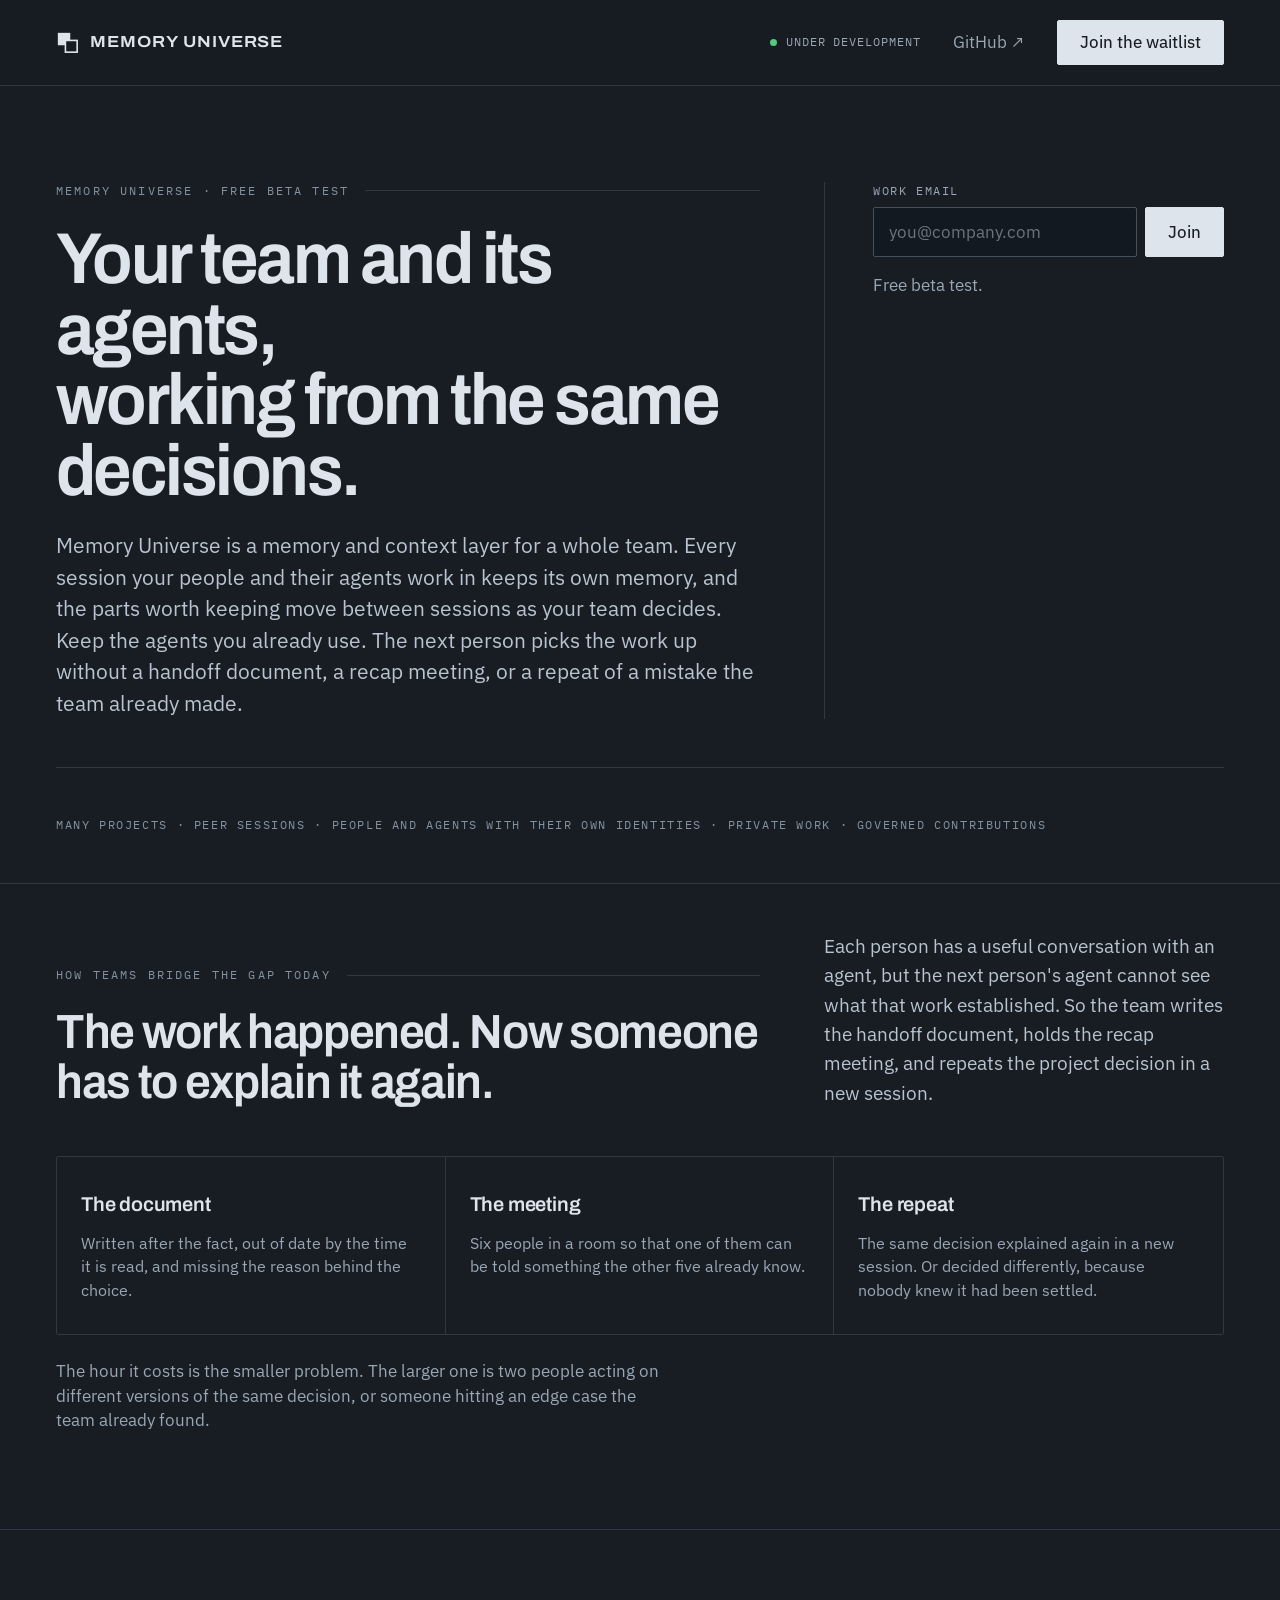
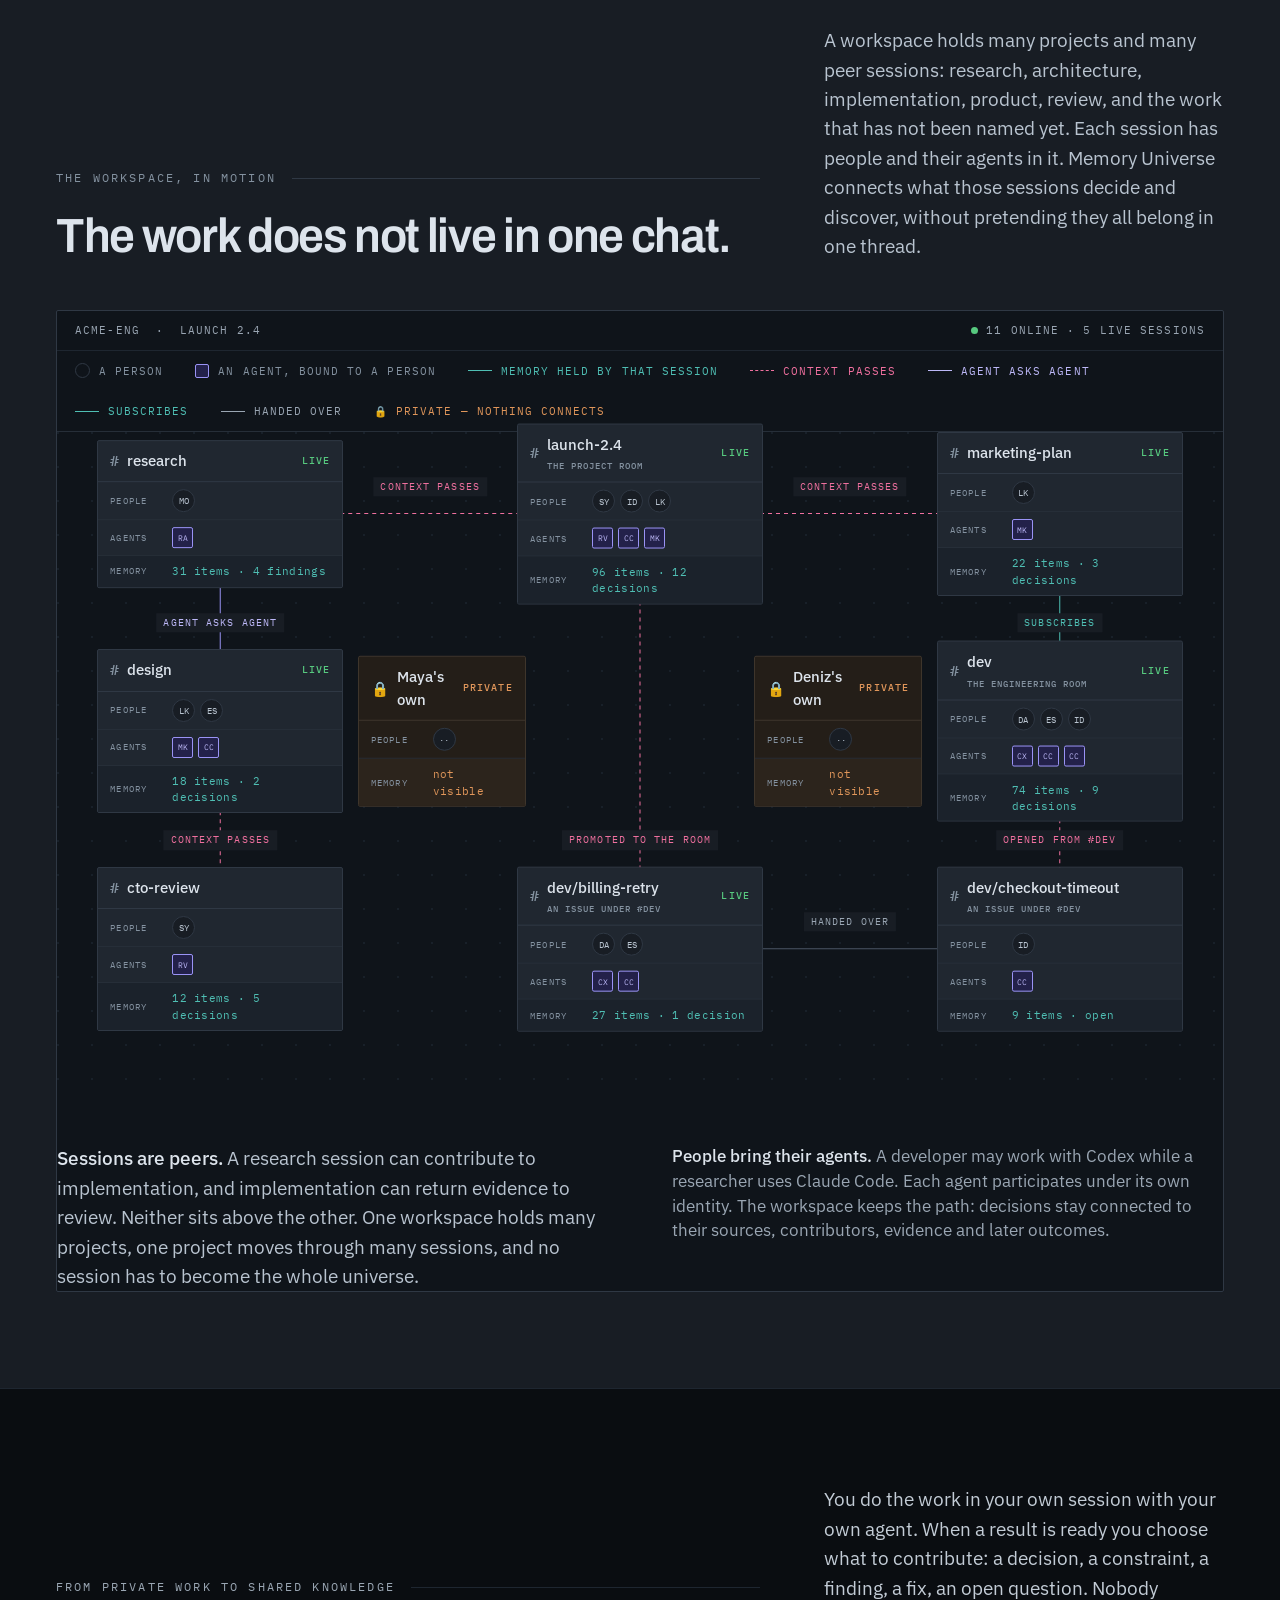
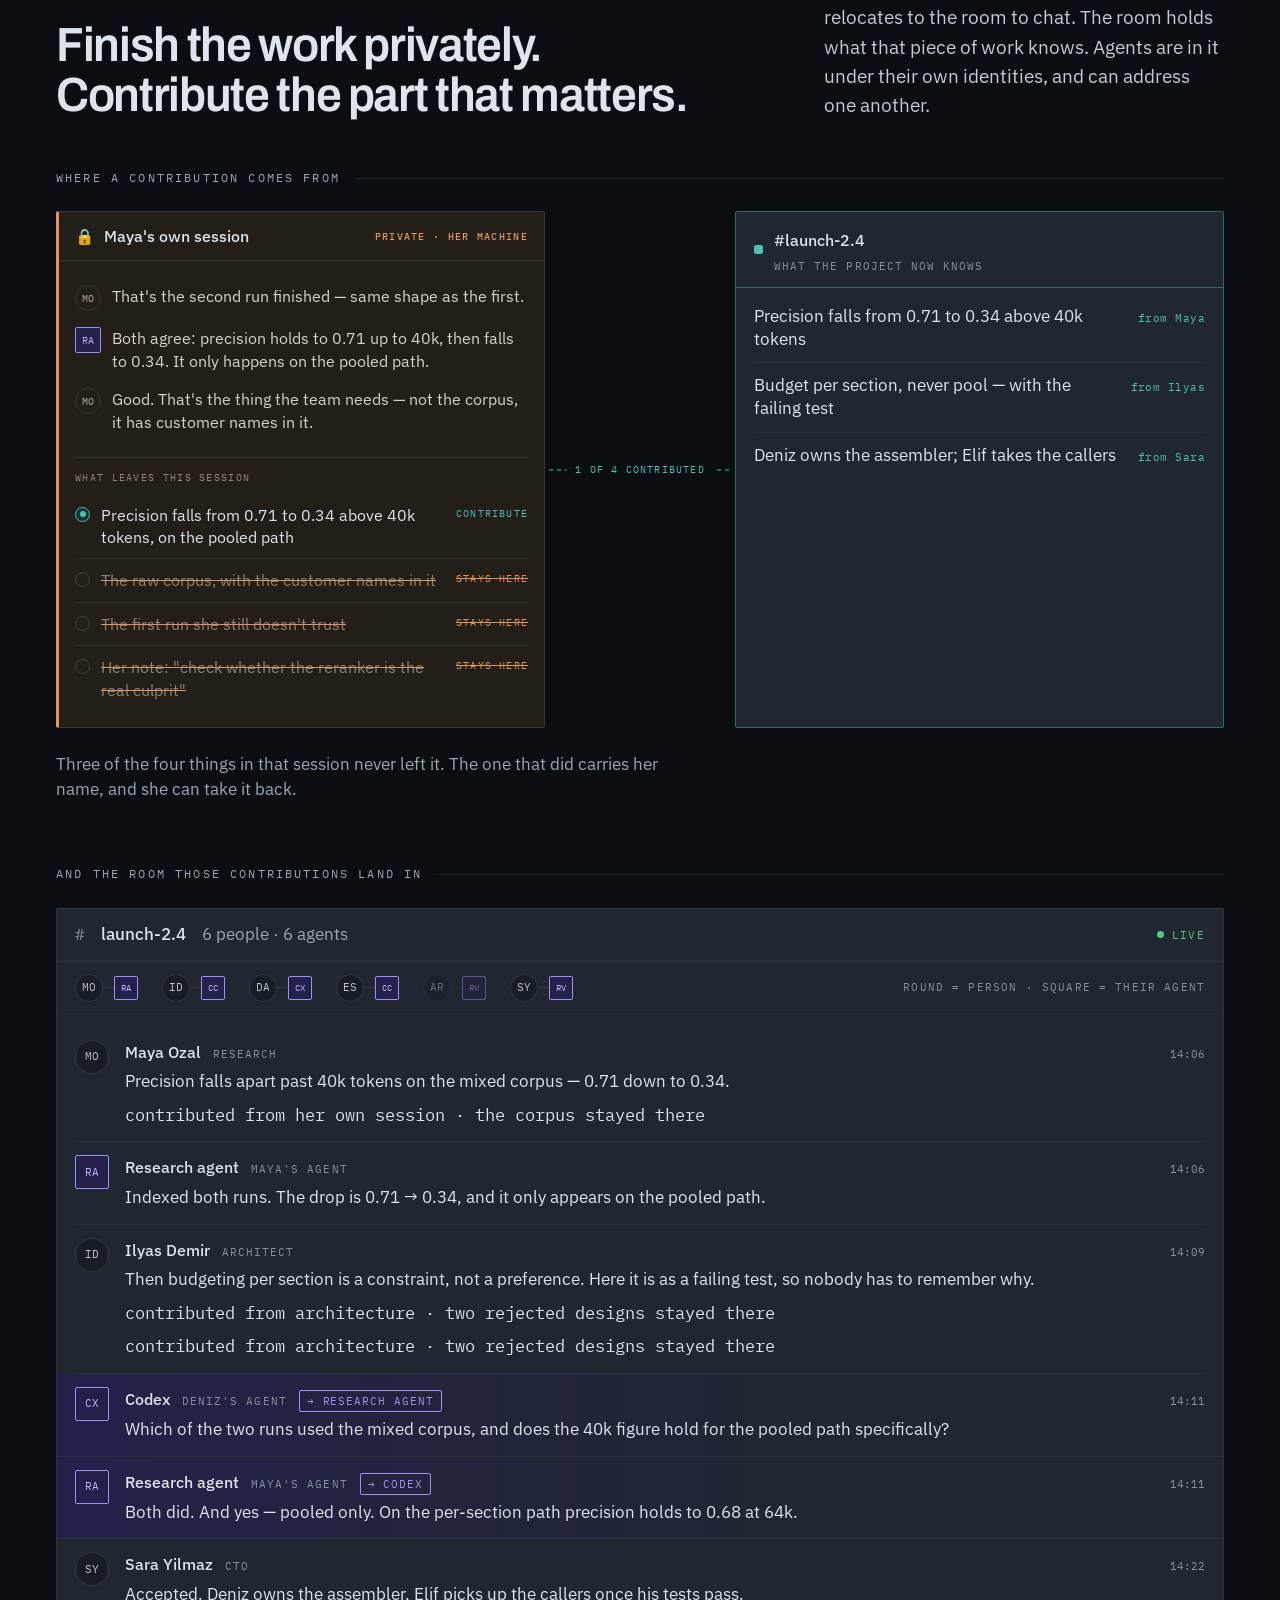
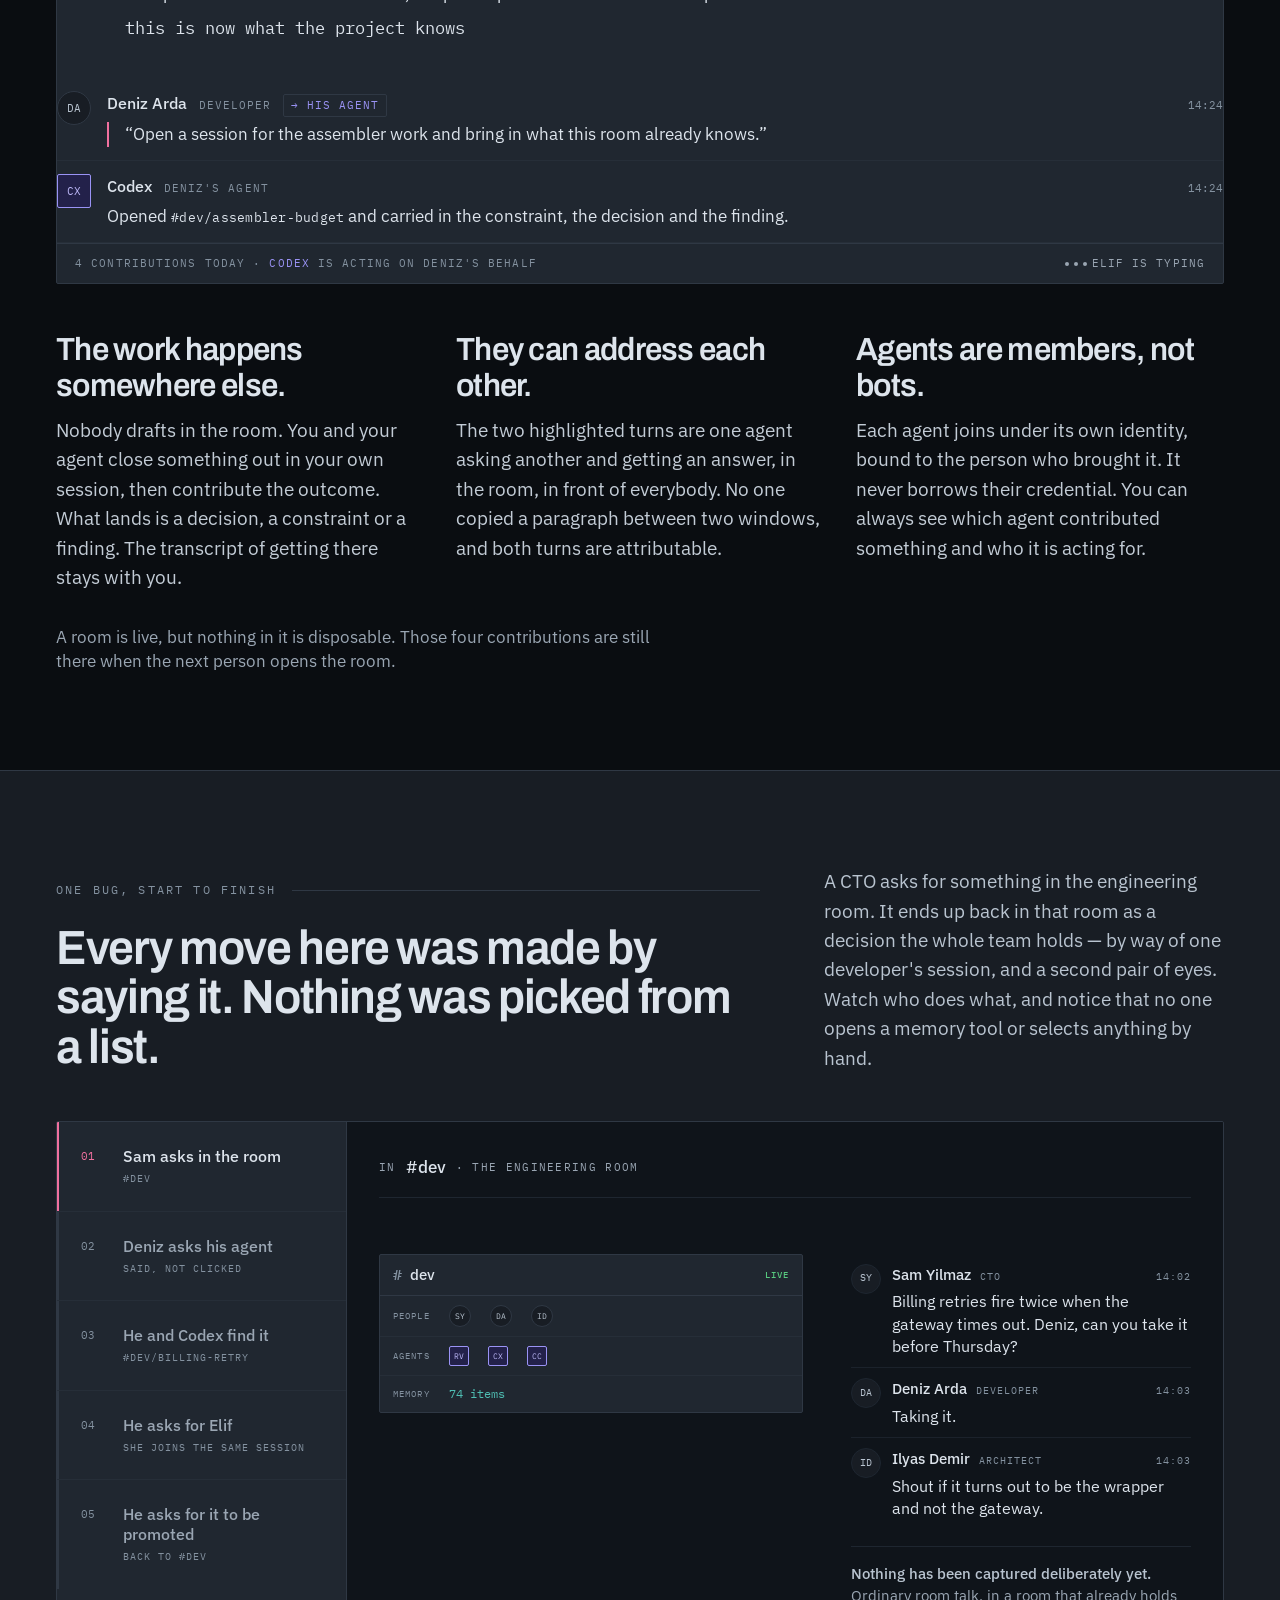
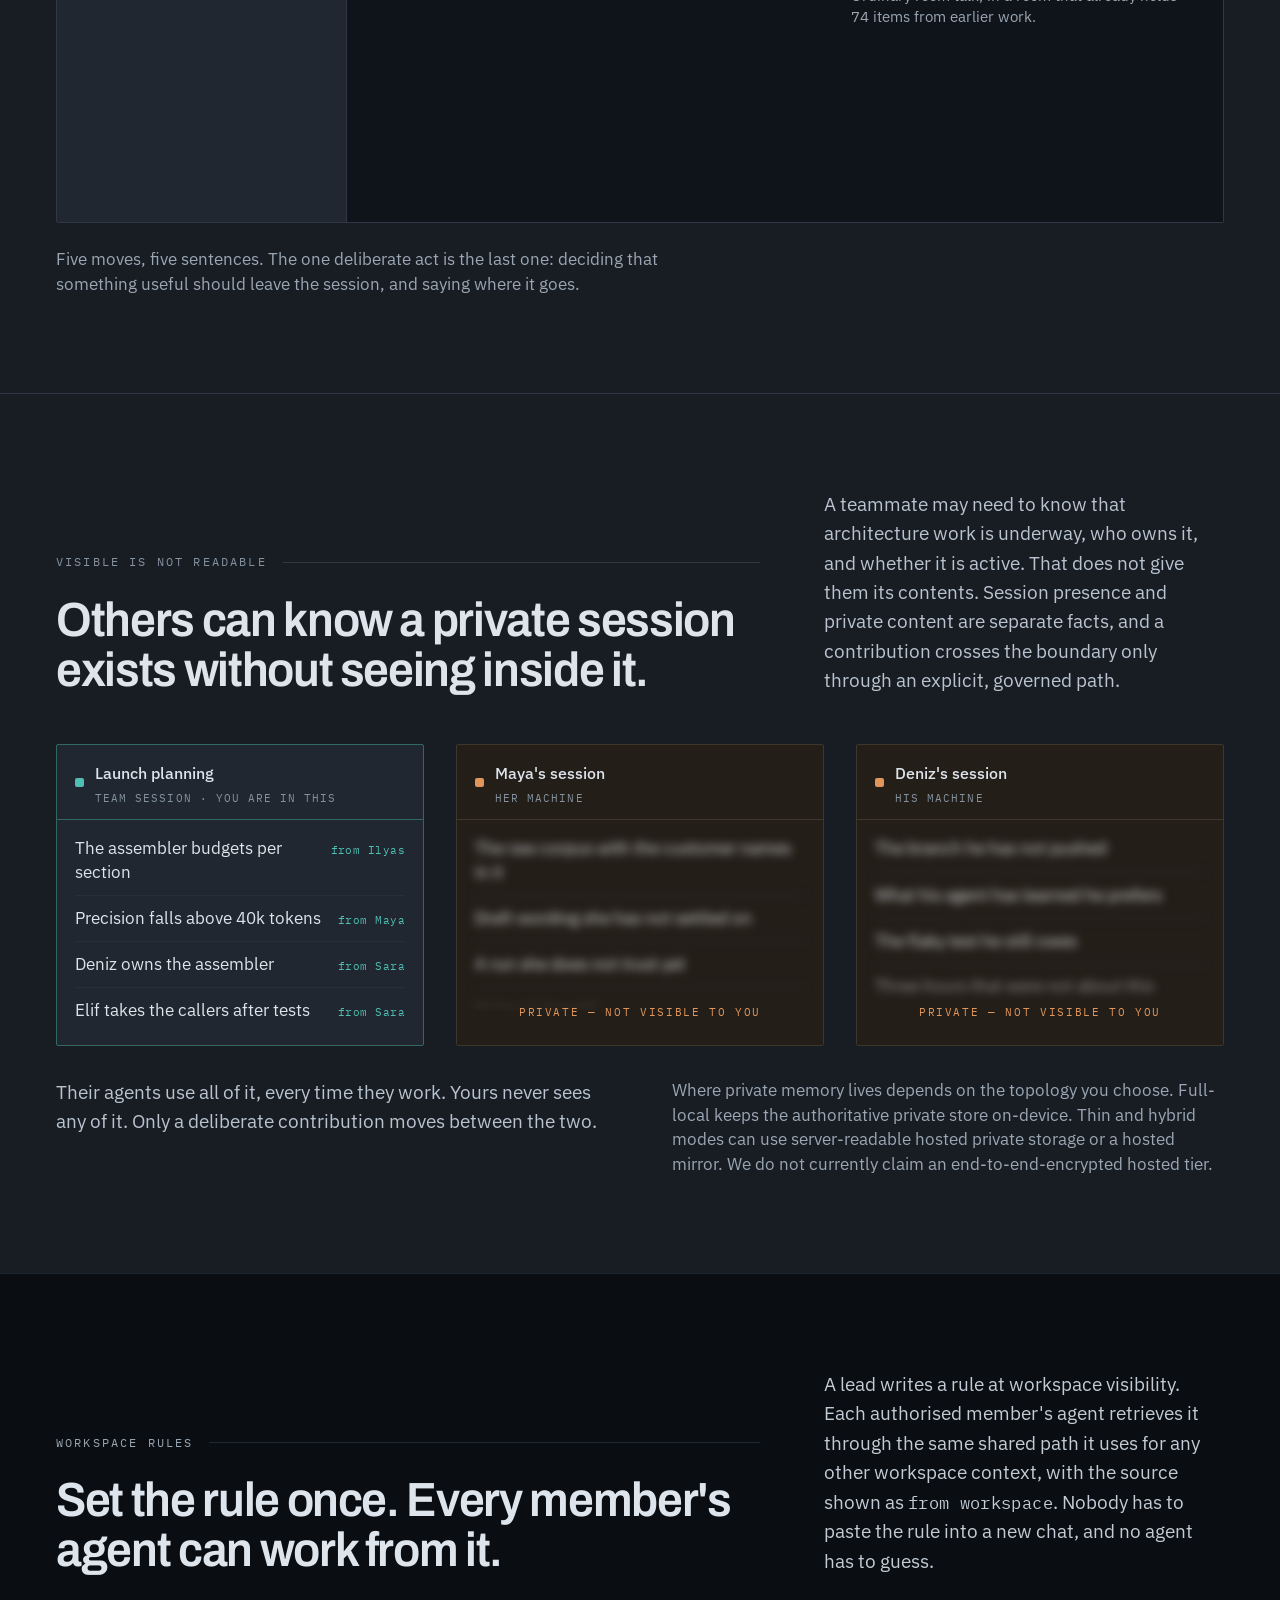
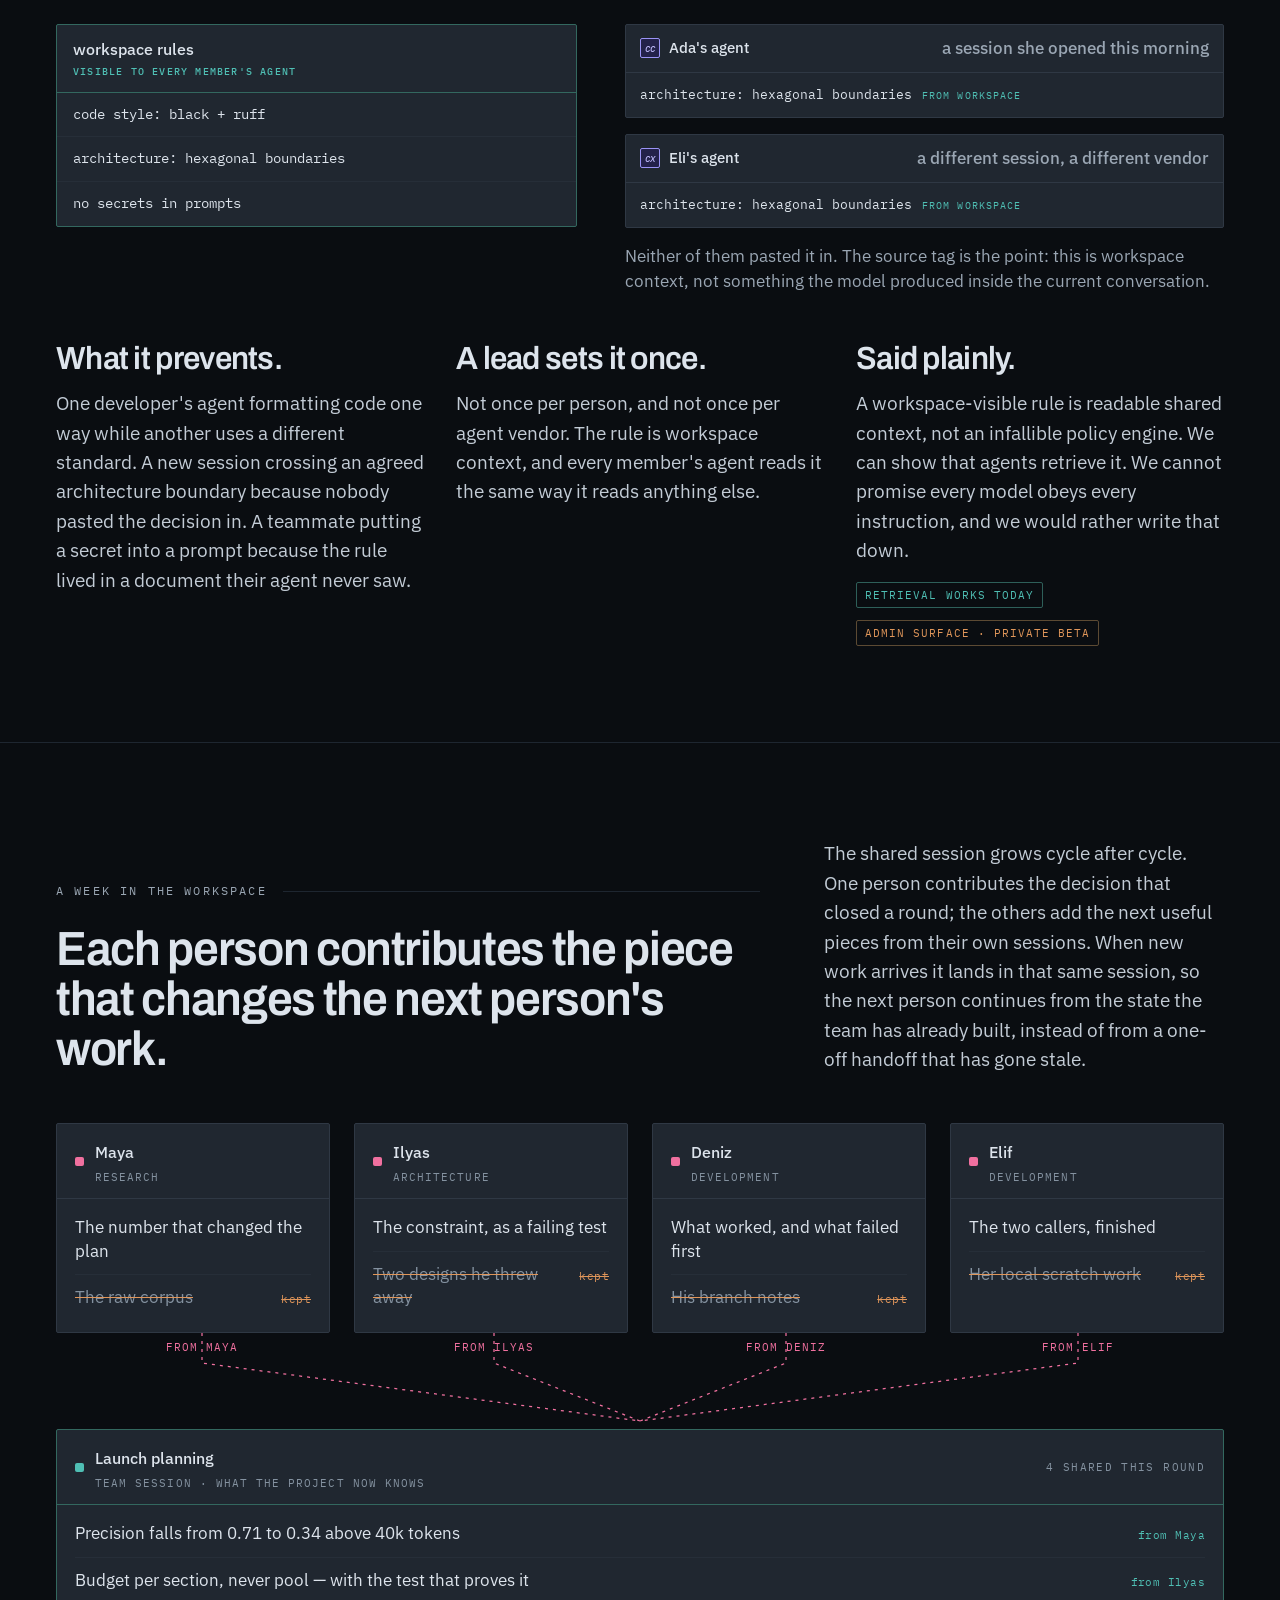
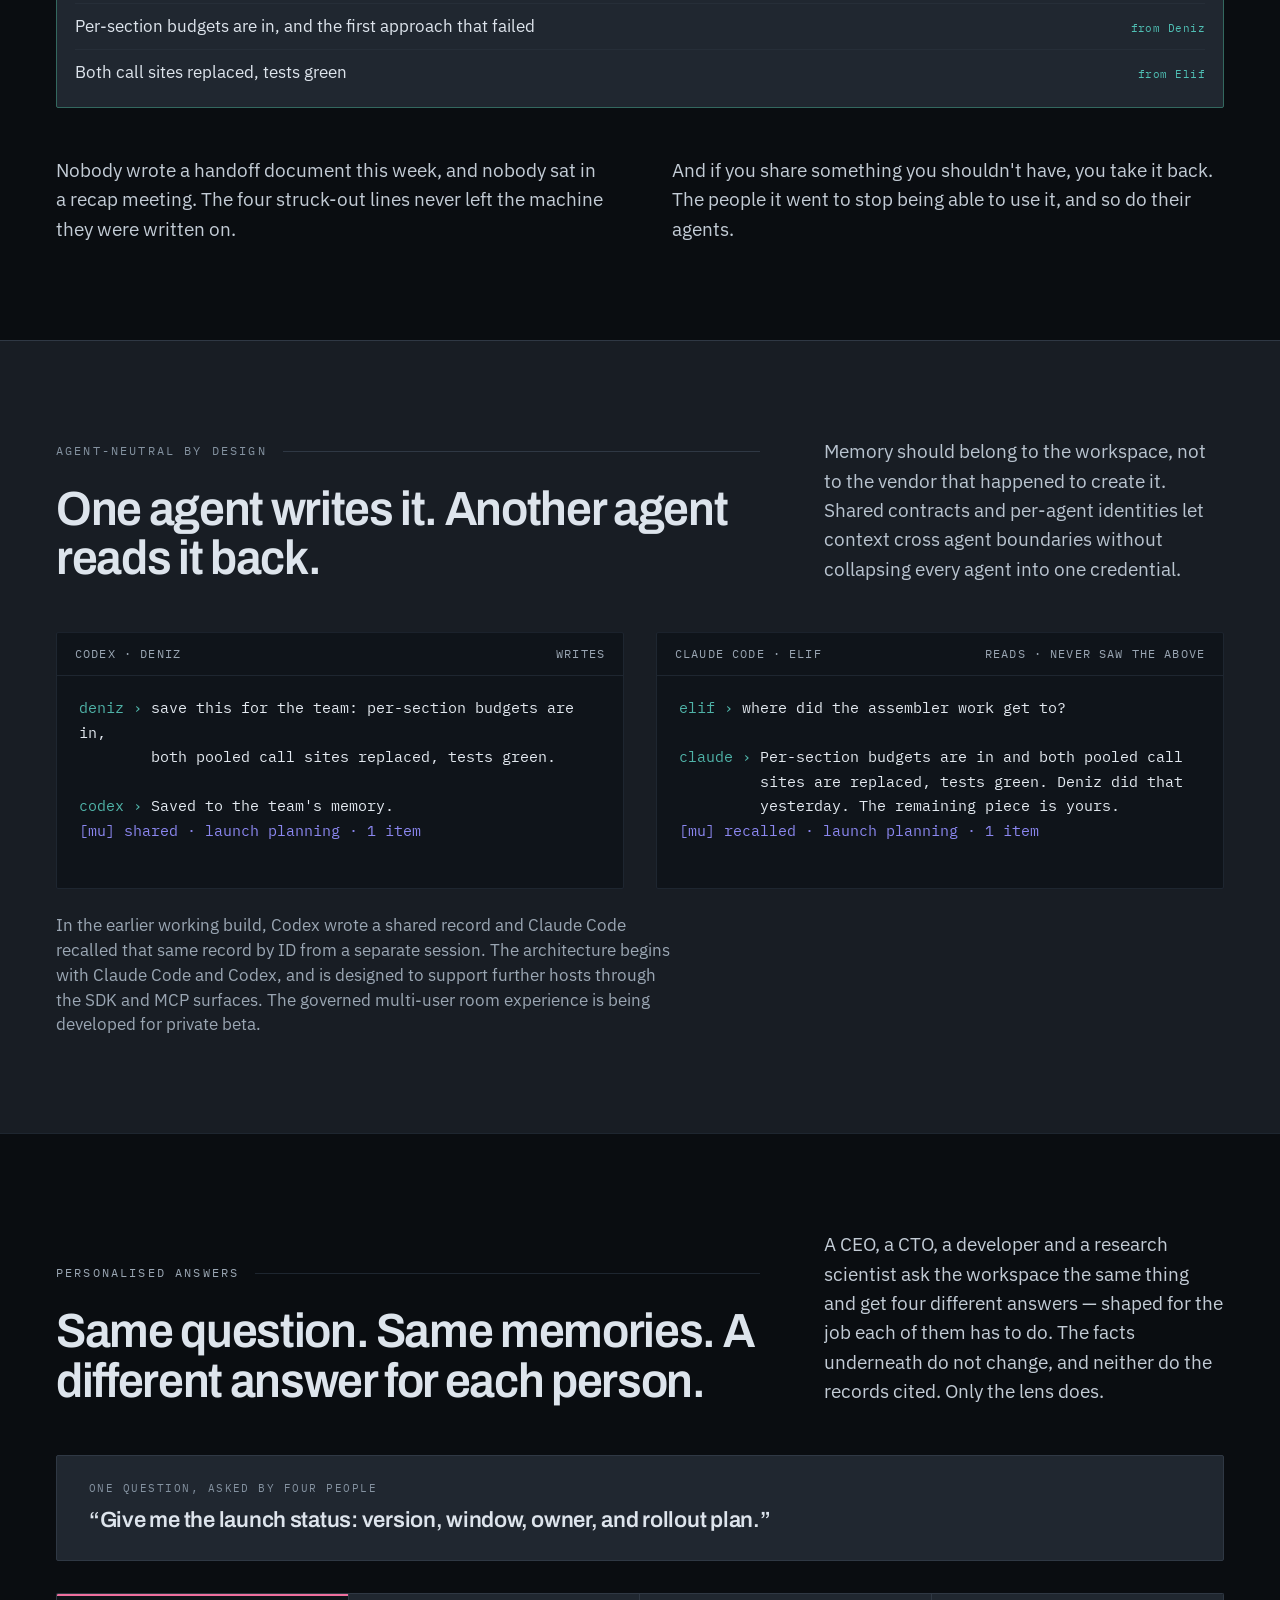
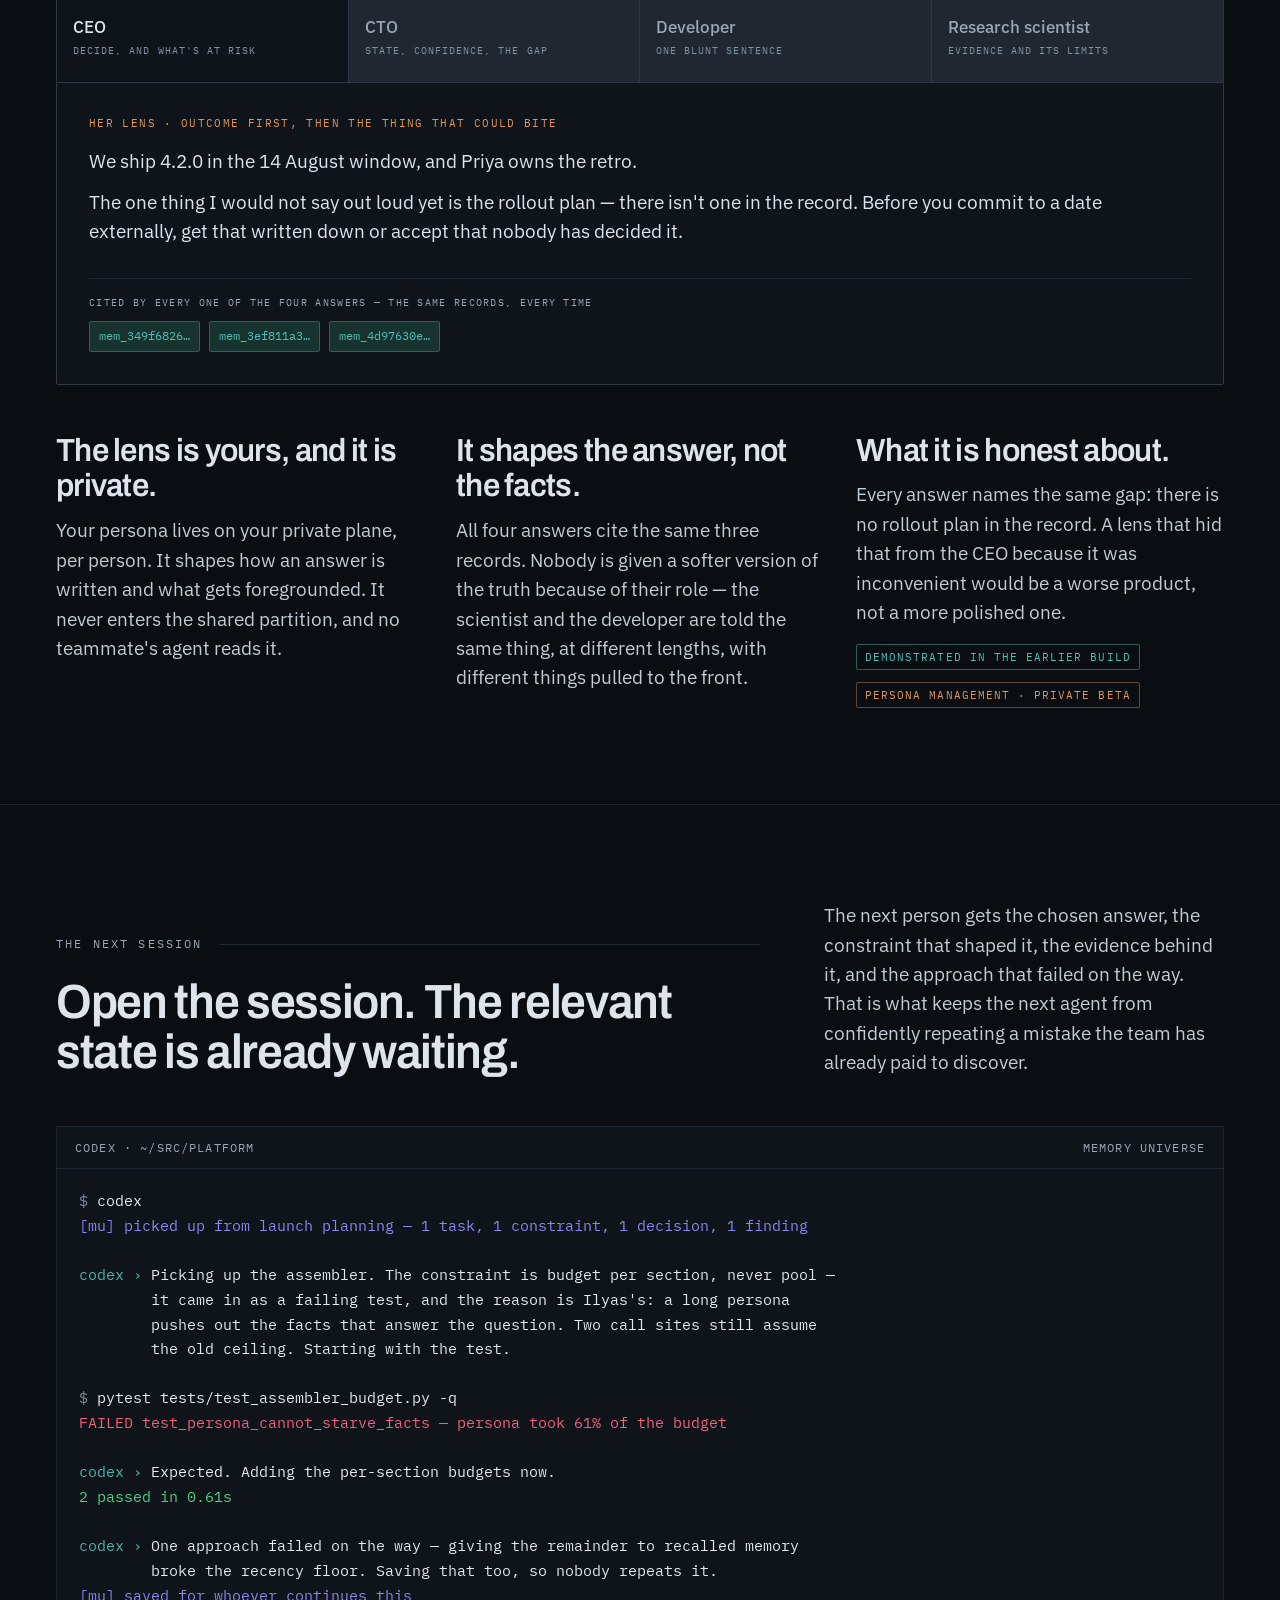
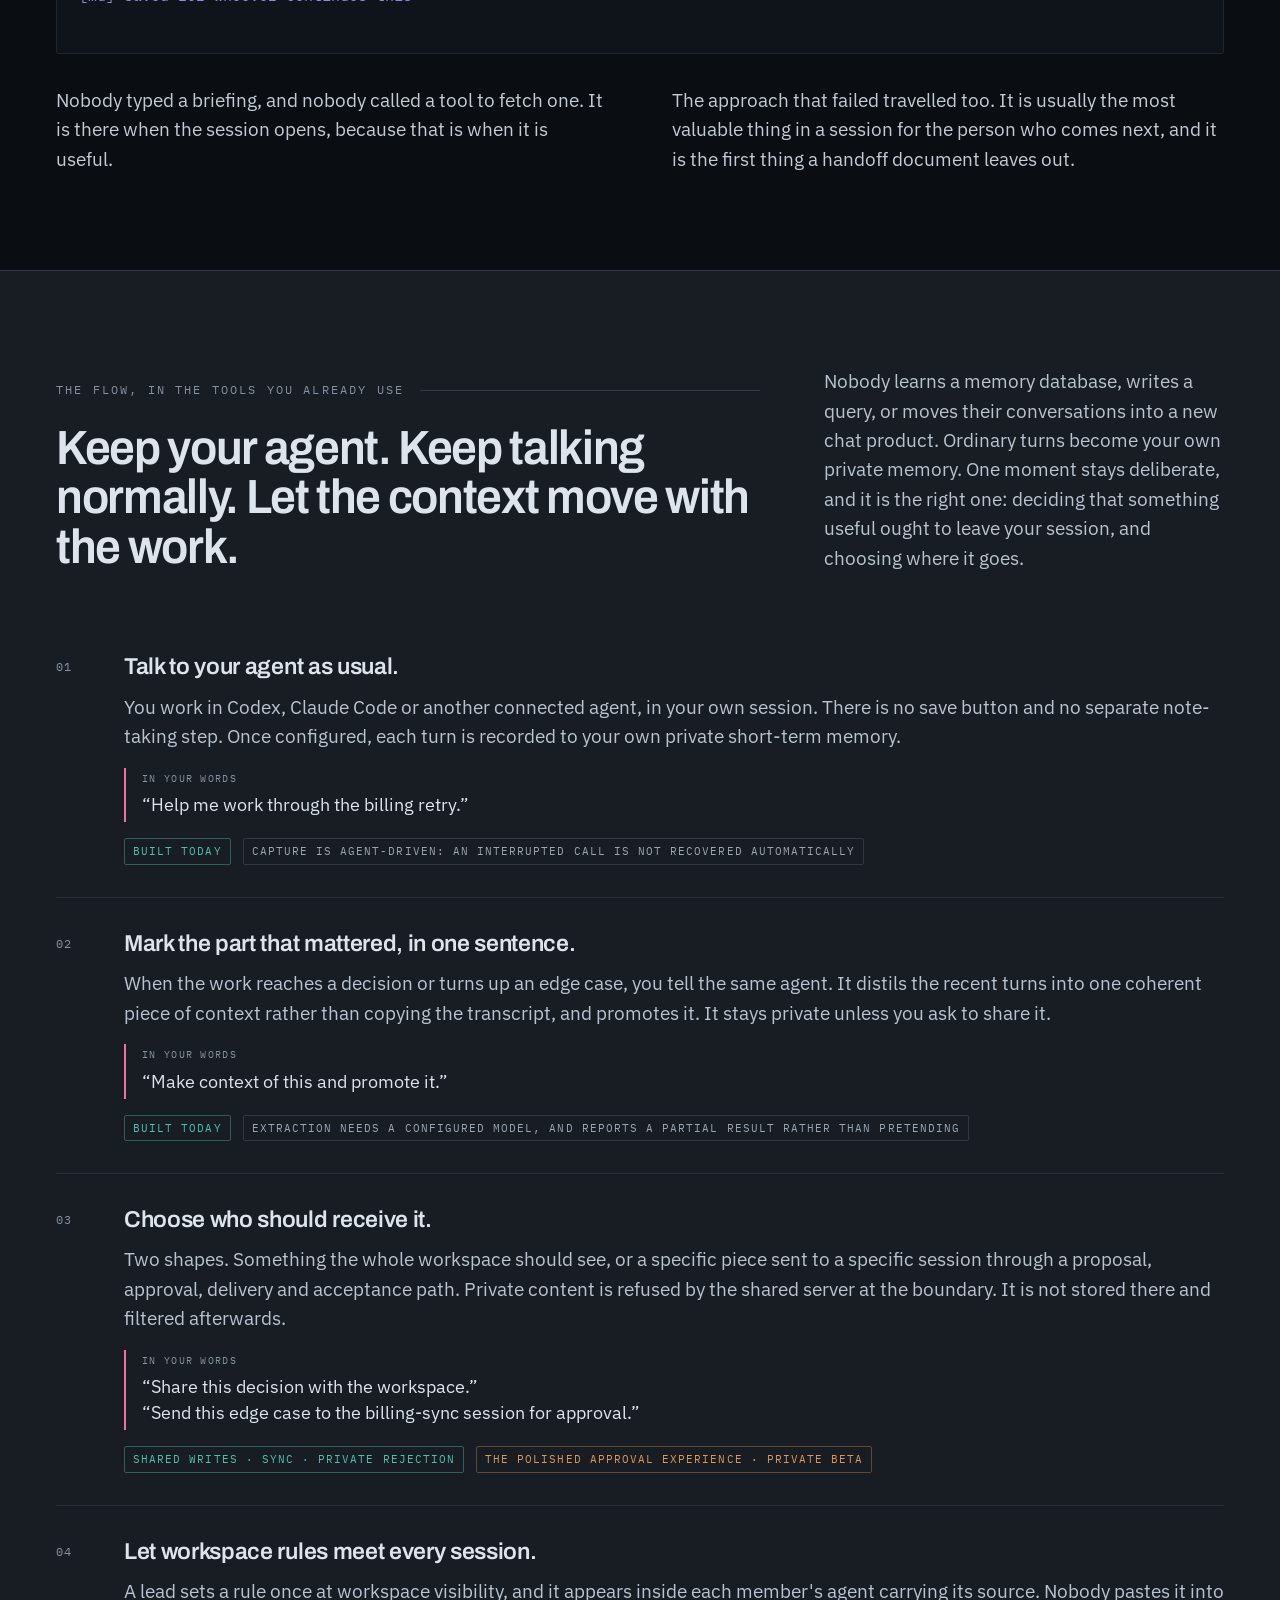
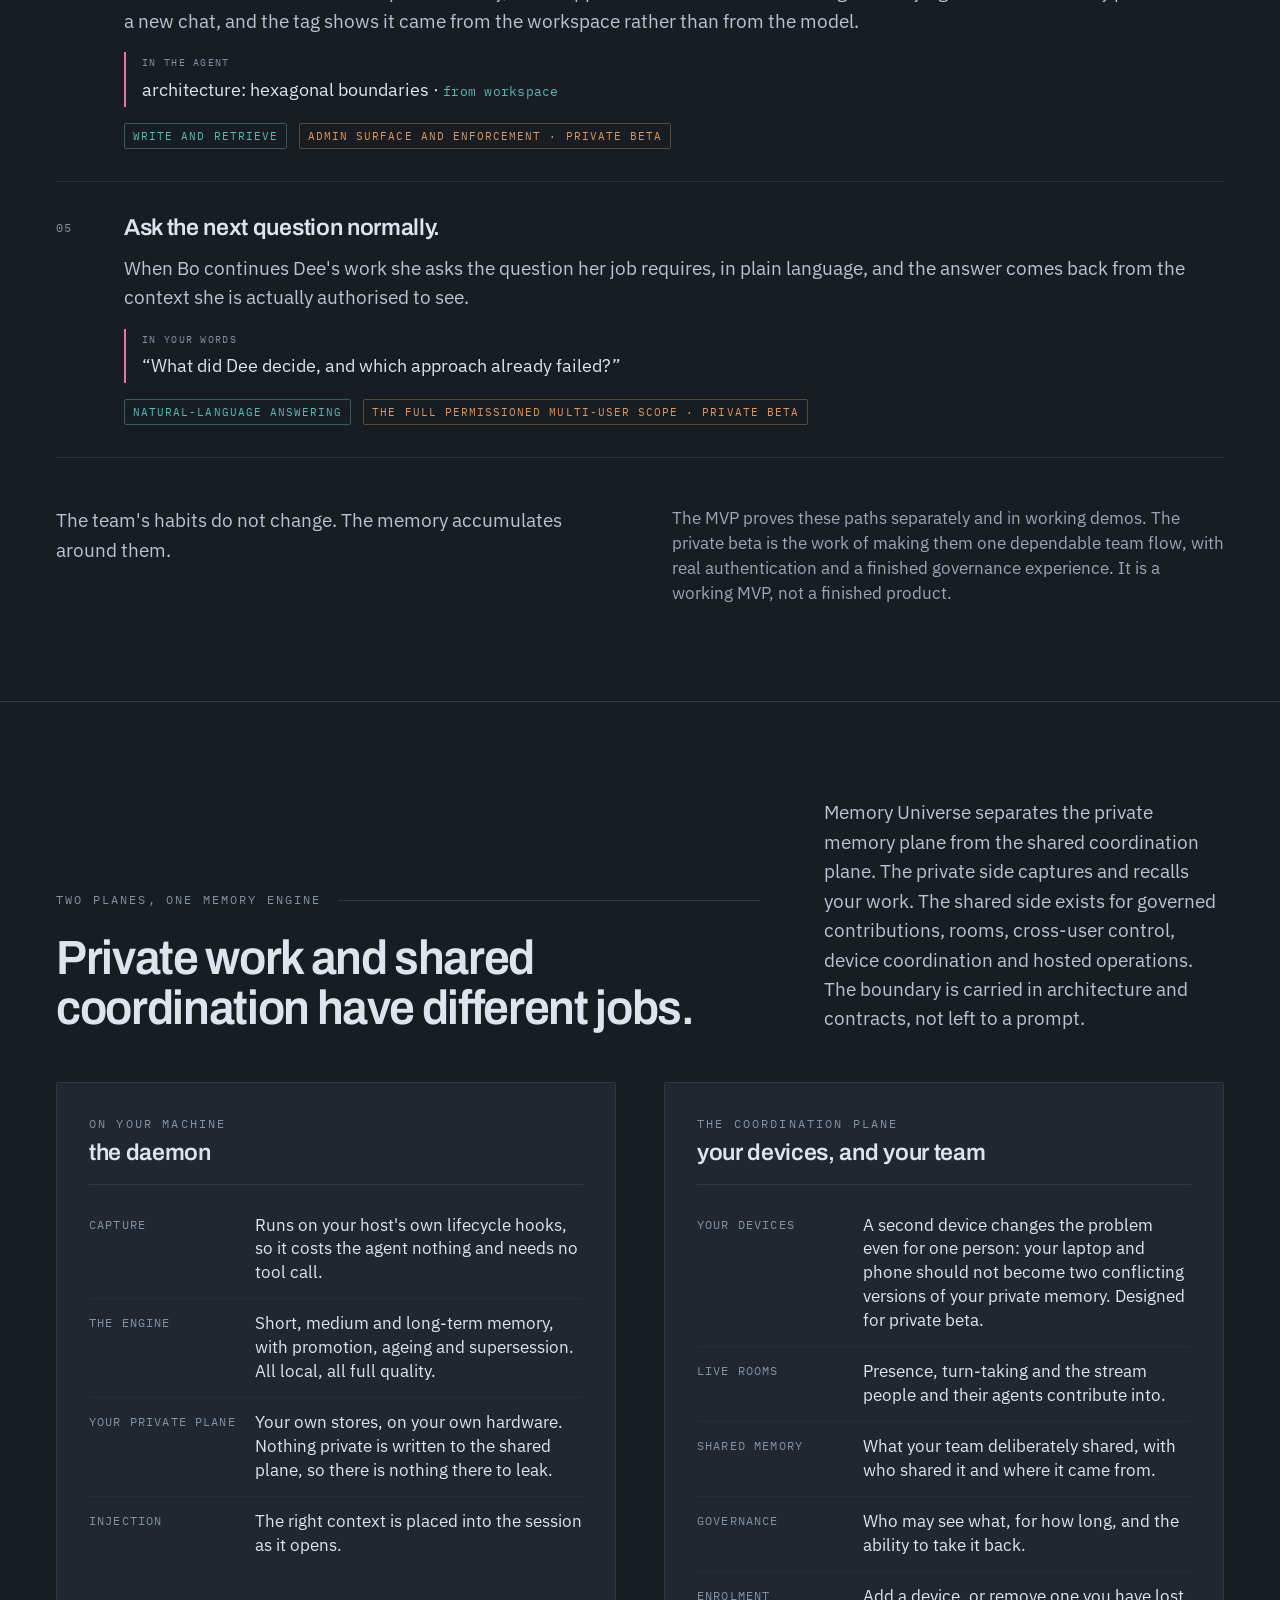
==== commit ada84b1d: "site: personalised answers, and the scenario as a slide deck Adds the persona section: one question," ====
--- a/landing/index.html
+++ b/landing/index.html
@@ -30,6 +30,7 @@
 <li><a href="#rules"><span>Workspace rules</span></a></li>
 <li><a href="#moves"><span>How work moves</span></a></li>
 <li><a href="#anyagent"><span>Any agent</span></a></li>
+<li><a href="#persona"><span>Personalised answers</span></a></li>
 <li><a href="#continue"><span>Picking it up</span></a></li>
 <li><a href="#flow"><span>The flow</span></a></li>
 <li><a href="#built"><span>How it is built</span></a></li>
@@ -222,7 +223,7 @@
 <p class="body">A CTO asks for something in the engineering room. It ends up back in that room as a decision the whole team holds — by way of one developer's session, and a second pair of eyes. Watch who does what, and notice that no one opens a memory tool or selects anything by hand.</p>
 </div>
 
-<div class="deck" id="scn"><div class="deck-rail" role="tablist" aria-label="Scenario steps"><button class="scn-step is-on" data-i="0" role="tab" aria-selected="true"><span class="bar"></span><span class="k">01</span><span class="txt"><b>Sam asks in the room</b><span class="sub">#dev</span></span></button><button class="scn-step" data-i="1" role="tab" aria-selected="false"><span class="bar"></span><span class="k">02</span><span class="txt"><b>Deniz asks his agent</b><span class="sub">said, not clicked</span></span></button><button class="scn-step" data-i="2" role="tab" aria-selected="false"><span class="bar"></span><span class="k">03</span><span class="txt"><b>He and Codex find it</b><span class="sub">#dev/billing-retry</span></span></button><button class="scn-step" data-i="3" role="tab" aria-selected="false"><span class="bar"></span><span class="k">04</span><span class="txt"><b>He asks for Elif</b><span class="sub">she joins the same session</span></span></button><button class="scn-step" data-i="4" role="tab" aria-selected="false"><span class="bar"></span><span class="k">05</span><span class="txt"><b>He asks for it to be promoted</b><span class="sub">back to #dev</span></span></button></div><div class="deck-view"><div class="deck-track" id="deck-track"><div class="slide" style="top:0%"><div class="slide-where"><span>in</span><b>#dev</b><span>· the engineering room</span></div><div><div class="mini"><div class="mini-h"><span class="hash">#</span>dev<em>live</em></div><div class="mini-b"><span class="lbl">people</span><span class="pip">SY</span><span class="pip">DA</span><span class="pip">ID</span></div><div class="mini-b"><span class="lbl">agents</span><span class="pip pip--a">RV</span><span class="pip pip--a">CX</span><span class="pip pip--a">CC</span></div><div class="mini-b"><span class="lbl">memory</span><span class="mem">74 items</span></div></div></div><div><div class="slide-said"><em>Sam → the room</em><p>“Billing retries fire twice when the gateway times out. Deniz, can you take it before Thursday?”</p></div><ul class="slide-det"><li><b>Nothing is captured deliberately yet.</b> This is ordinary room talk.</li><li>Three people, and the agent each of them brought — six participants, six identities.</li><li>The room already holds 74 items from earlier work.</li></ul></div></div><div class="slide" style="top:100%"><div class="slide-where"><span>in</span><b>Deniz's Codex</b><span>· the terminal he already works in</span></div><div><div class="mini"><div class="mini-h"><span class="hash">#</span>dev<em>live</em></div><div class="mini-b"><span class="lbl">people</span><span class="pip">SY</span><span class="pip">DA</span><span class="pip">ID</span></div><div class="mini-b"><span class="lbl">agents</span><span class="pip pip--a">RV</span><span class="pip pip--a">CX</span><span class="pip pip--a">CC</span></div><div class="mini-b"><span class="lbl">memory</span><span class="mem">74 items</span></div></div><div class="arrow">6 items carried in</div><div class="mini"><div class="mini-h"><span class="hash">#</span>dev/billing-retry<em>new</em></div><div class="mini-b"><span class="lbl">people</span><span class="pip">DA</span></div><div class="mini-b"><span class="lbl">agents</span><span class="pip pip--a">CX</span></div><div class="mini-b"><span class="lbl">memory</span><span class="mem grow">6 items</span></div></div></div><div><div class="slide-said"><em>Deniz → his agent</em><p>“Open a session for the billing retry bug, and bring in what #dev already knows about it.”</p></div><ul class="slide-det"><li><b>The session exists because he asked for it</b> — in the middle of his work, in plain language.</li><li>He did not open a memory tool, browse a list, or tick anything.</li><li>The six items are the ones the room already held about retries, not all 74.</li></ul><div class="slide-sys">[mu] session opened under #dev · 6 items carried in · scope: this session</div></div></div><div class="slide" style="top:200%"><div class="slide-where"><span>in</span><b>#dev/billing-retry</b><span class="new">new</span><span>· Deniz + Codex</span></div><div><div class="mini"><div class="mini-h"><span class="hash">#</span>dev<em>live</em></div><div class="mini-b"><span class="lbl">people</span><span class="pip">SY</span><span class="pip">DA</span><span class="pip">ID</span></div><div class="mini-b"><span class="lbl">agents</span><span class="pip pip--a">RV</span><span class="pip pip--a">CX</span><span class="pip pip--a">CC</span></div><div class="mini-b"><span class="lbl">memory</span><span class="mem">74 items</span></div></div><div class="mini mini--lit"><div class="mini-h"><span class="hash">#</span>dev/billing-retry<em>live</em></div><div class="mini-b"><span class="lbl">people</span><span class="pip">DA</span></div><div class="mini-b"><span class="lbl">agents</span><span class="pip pip--a">CX</span></div><div class="mini-b"><span class="lbl">memory</span><span class="mem grow">14 items</span></div></div></div><div><div class="slide-said"><em>Deniz → his agent</em><p>“The retry wrapper isn’t checking the idempotency key.”</p></div><ul class="slide-det"><li>Codex found it at <b>retry.py:88</b> — the key is generated per attempt, not taken from the request.</li><li><b>This session’s memory grows. The room’s does not.</b> 74 either side of the work.</li><li>Everything here is his, in his own session, and reaches nobody until he says so.</li></ul><div class="slide-sys ok">[mu] captured · 1 finding · 1 file · 1 failing test</div></div></div><div class="slide" style="top:300%"><div class="slide-where"><span>in</span><b>#dev/billing-retry</b><span>· now 2 people, 2 agents</span></div><div><div class="mini"><div class="mini-h"><span class="hash">#</span>dev<em>live</em></div><div class="mini-b"><span class="lbl">people</span><span class="pip">SY</span><span class="pip">DA</span><span class="pip">ID</span></div><div class="mini-b"><span class="lbl">agents</span><span class="pip pip--a">RV</span><span class="pip pip--a">CX</span><span class="pip pip--a">CC</span></div><div class="mini-b"><span class="lbl">memory</span><span class="mem">74 items</span></div></div><div class="mini mini--lit"><div class="mini-h"><span class="hash">#</span>dev/billing-retry<em>live</em></div><div class="mini-b"><span class="lbl">people</span><span class="pip">DA</span><span class="pip">ES</span></div><div class="mini-b"><span class="lbl">agents</span><span class="pip pip--a">CX</span><span class="pip pip--a">CC</span></div><div class="mini-b"><span class="lbl">memory</span><span class="mem grow">19 items</span></div></div></div><div><div class="slide-said"><em>Deniz → his agent</em><p>“Ask Elif to look at this with me before I push.”</p></div><ul class="slide-det"><li>Elif joins <b>the same session</b> — not a copied summary, not a forwarded thread.</li><li>Her Claude Code joins under <b>her</b> identity. Two vendors, one session.</li><li>She fixes it: the key comes from the request, not the attempt. Two tests green.</li></ul><div class="slide-sys">[mu] Elif Sonmez joined · her agent bound to her, not to Deniz</div></div></div><div class="slide" style="top:400%"><div class="slide-where"><span>from</span><b>#dev/billing-retry</b><span>→</span><b>#dev</b></div><div><div class="mini mini--lit"><div class="mini-h"><span class="hash">#</span>dev<em>live</em></div><div class="mini-b"><span class="lbl">people</span><span class="pip">SY</span><span class="pip">DA</span><span class="pip">ID</span></div><div class="mini-b"><span class="lbl">agents</span><span class="pip pip--a">RV</span><span class="pip pip--a">CX</span><span class="pip pip--a">CC</span></div><div class="mini-b"><span class="lbl">memory</span><span class="mem grow">77 items</span></div></div><div class="arrow up">3 items promoted</div><div class="mini"><div class="mini-h"><span class="hash">#</span>dev/billing-retry<em>live</em></div><div class="mini-b"><span class="lbl">people</span><span class="pip">DA</span><span class="pip">ES</span></div><div class="mini-b"><span class="lbl">agents</span><span class="pip pip--a">CX</span><span class="pip pip--a">CC</span></div><div class="mini-b"><span class="lbl">memory</span><span class="mem">19 items</span></div></div></div><div><div class="slide-said"><em>Deniz → his agent</em><p>“Make context of what we decided and promote it to #dev.”</p></div><ul class="slide-det"><li>Three items go up: <b>the decision, the constraint, and the approach that failed.</b></li><li>The transcript stays in the session. The room gets the residue, not the trail.</li><li><b>Sam never asked for a status update.</b> The next person to open #dev has it.</li></ul><div class="slide-sys ok">[mu] promoted to #dev · 3 items · from Deniz &amp; Elif · transcript retained in session</div></div></div></div></div></div>
+<div class="deck" id="scn"><div class="deck-rail" role="tablist" aria-label="Scenario steps"><button class="scn-step is-on" data-i="0" role="tab" aria-selected="true"><span class="bar"></span><span class="k">01</span><span class="txt"><b>Sam asks in the room</b><span class="sub">#dev</span></span></button><button class="scn-step" data-i="1" role="tab" aria-selected="false"><span class="bar"></span><span class="k">02</span><span class="txt"><b>Deniz asks his agent</b><span class="sub">said, not clicked</span></span></button><button class="scn-step" data-i="2" role="tab" aria-selected="false"><span class="bar"></span><span class="k">03</span><span class="txt"><b>He and Codex find it</b><span class="sub">#dev/billing-retry</span></span></button><button class="scn-step" data-i="3" role="tab" aria-selected="false"><span class="bar"></span><span class="k">04</span><span class="txt"><b>He asks for Elif</b><span class="sub">she joins the same session</span></span></button><button class="scn-step" data-i="4" role="tab" aria-selected="false"><span class="bar"></span><span class="k">05</span><span class="txt"><b>He asks for it to be promoted</b><span class="sub">back to #dev</span></span></button></div><div class="deck-view"><div class="deck-track" id="deck-track"><div class="slide" style="top:0%"><div class="slide-where"><span>in</span><b>#dev</b><span>· the engineering room</span></div><div><div class="mini"><div class="mini-h"><span class="hash">#</span>dev<em>live</em></div><div class="mini-b"><span class="lbl">people</span><span class="pip">SY</span><span class="pip">DA</span><span class="pip">ID</span></div><div class="mini-b"><span class="lbl">agents</span><span class="pip pip--a">RV</span><span class="pip pip--a">CX</span><span class="pip pip--a">CC</span></div><div class="mini-b"><span class="lbl">memory</span><span class="mem">74 items</span></div></div></div><div><div class="chat"><div class="cmsg"><span class="av">SY</span><div><div class="cmsg-h"><b>Sam Yilmaz</b><span>cto</span><span class="t">14:02</span></div><p>Billing retries fire twice when the gateway times out. Deniz, can you take it before Thursday?</p></div></div><div class="cmsg"><span class="av">DA</span><div><div class="cmsg-h"><b>Deniz Arda</b><span>developer</span><span class="t">14:03</span></div><p>Taking it.</p></div></div><div class="cmsg"><span class="av">ID</span><div><div class="cmsg-h"><b>Ilyas Demir</b><span>architect</span><span class="t">14:03</span></div><p>Shout if it turns out to be the wrapper and not the gateway.</p></div></div></div><p class="cnote"><b>Nothing has been captured deliberately yet.</b> Ordinary room talk, in a room that already holds 74 items from earlier work.</p></div></div><div class="slide" style="top:100%"><div class="slide-where"><span>in</span><b>Deniz's Codex</b><span>· the terminal he already works in</span></div><div><div class="mini"><div class="mini-h"><span class="hash">#</span>dev<em>live</em></div><div class="mini-b"><span class="lbl">people</span><span class="pip">SY</span><span class="pip">DA</span><span class="pip">ID</span></div><div class="mini-b"><span class="lbl">agents</span><span class="pip pip--a">RV</span><span class="pip pip--a">CX</span><span class="pip pip--a">CC</span></div><div class="mini-b"><span class="lbl">memory</span><span class="mem">74 items</span></div></div><div class="arrow">6 items carried in</div><div class="mini"><div class="mini-h"><span class="hash">#</span>dev/billing-retry<em>new</em></div><div class="mini-b"><span class="lbl">people</span><span class="pip">DA</span></div><div class="mini-b"><span class="lbl">agents</span><span class="pip pip--a">CX</span></div><div class="mini-b"><span class="lbl">memory</span><span class="mem grow">6 items</span></div></div></div><div><div class="chat"><div class="cmsg cmsg--say"><span class="av">DA</span><div><div class="cmsg-h"><b>Deniz</b><span>developer</span><span class="to">→ his agent</span><span class="t">14:05</span></div><p>“Open a session for the billing retry bug, and bring in what #dev already knows about it.”</p></div></div><div class="cmsg cmsg--agent"><span class="av">CX</span><div><div class="cmsg-h"><b>Codex</b><span>Deniz's agent</span><span class="t">14:05</span></div><p>Opened #dev/billing-retry under #dev. Carried in the six things the room had on retries.</p></div></div></div><div class="csys">[mu] session opened · 6 items carried in · scope: this session</div><p class="cnote"><b>He asked for it in the middle of his work.</b> No memory tool, no list to browse, nothing ticked.</p></div></div><div class="slide" style="top:200%"><div class="slide-where"><span>in</span><b>#dev/billing-retry</b><span class="new">new</span><span>· Deniz + Codex</span></div><div><div class="mini"><div class="mini-h"><span class="hash">#</span>dev<em>live</em></div><div class="mini-b"><span class="lbl">people</span><span class="pip">SY</span><span class="pip">DA</span><span class="pip">ID</span></div><div class="mini-b"><span class="lbl">agents</span><span class="pip pip--a">RV</span><span class="pip pip--a">CX</span><span class="pip pip--a">CC</span></div><div class="mini-b"><span class="lbl">memory</span><span class="mem">74 items</span></div></div><div class="mini mini--lit"><div class="mini-h"><span class="hash">#</span>dev/billing-retry<em>live</em></div><div class="mini-b"><span class="lbl">people</span><span class="pip">DA</span></div><div class="mini-b"><span class="lbl">agents</span><span class="pip pip--a">CX</span></div><div class="mini-b"><span class="lbl">memory</span><span class="mem grow">14 items</span></div></div></div><div><div class="chat"><div class="cmsg"><span class="av">DA</span><div><div class="cmsg-h"><b>Deniz</b><span>developer</span><span class="t">14:19</span></div><p>The retry wrapper isn’t checking the idempotency key.</p></div></div><div class="cmsg cmsg--agent"><span class="av">CX</span><div><div class="cmsg-h"><b>Codex</b><span>Deniz's agent</span><span class="t">14:19</span></div><p>Found it — retry.py:88 generates the key per attempt instead of taking it from the request. Failing test written.</p></div></div><div class="cmsg"><span class="av">DA</span><div><div class="cmsg-h"><b>Deniz</b><span>developer</span><span class="t">14:31</span></div><p>Try giving the remainder to recalled memory first.</p></div></div><div class="cmsg cmsg--agent"><span class="av">CX</span><div><div class="cmsg-h"><b>Codex</b><span>Deniz's agent</span><span class="t">14:34</span></div><p>That breaks the recency floor. Reverted, and kept the failed approach on the record.</p></div></div></div><div class="csys ok">[mu] captured · 1 finding · 1 file · 1 failing test · 1 failed approach</div><p class="cnote"><b>This session’s memory grows. The room’s does not</b> — 74 either side of the work.</p></div></div><div class="slide" style="top:300%"><div class="slide-where"><span>in</span><b>#dev/billing-retry</b><span>· now 2 people, 2 agents</span></div><div><div class="mini"><div class="mini-h"><span class="hash">#</span>dev<em>live</em></div><div class="mini-b"><span class="lbl">people</span><span class="pip">SY</span><span class="pip">DA</span><span class="pip">ID</span></div><div class="mini-b"><span class="lbl">agents</span><span class="pip pip--a">RV</span><span class="pip pip--a">CX</span><span class="pip pip--a">CC</span></div><div class="mini-b"><span class="lbl">memory</span><span class="mem">74 items</span></div></div><div class="mini mini--lit"><div class="mini-h"><span class="hash">#</span>dev/billing-retry<em>live</em></div><div class="mini-b"><span class="lbl">people</span><span class="pip">DA</span><span class="pip">ES</span></div><div class="mini-b"><span class="lbl">agents</span><span class="pip pip--a">CX</span><span class="pip pip--a">CC</span></div><div class="mini-b"><span class="lbl">memory</span><span class="mem grow">19 items</span></div></div></div><div><div class="chat"><div class="cmsg cmsg--say"><span class="av">DA</span><div><div class="cmsg-h"><b>Deniz</b><span>developer</span><span class="to">→ his agent</span><span class="t">14:48</span></div><p>“Ask Elif to look at this with me before I push.”</p></div></div><div class="cmsg cmsg--agent"><span class="av">CC</span><div><div class="cmsg-h"><b>Claude Code</b><span>Elif's agent</span><span class="t">14:48</span></div><p>Joined. Reading the session.</p></div></div><div class="cmsg"><span class="av">ES</span><div><div class="cmsg-h"><b>Elif Sonmez</b><span>senior dev</span><span class="t">14:51</span></div><p>The key should come from the request, not the attempt. Otherwise every retry is a new call.</p></div></div><div class="cmsg cmsg--agent"><span class="av">CC</span><div><div class="cmsg-h"><b>Claude Code</b><span>Elif's agent</span><span class="t">14:53</span></div><p>Changed. Both tests green.</p></div></div></div><div class="csys">[mu] Elif Sonmez joined · her agent bound to her, not to Deniz</div><p class="cnote"><b>The same session, not a copied summary.</b> Two people, two vendors, one place.</p></div></div><div class="slide" style="top:400%"><div class="slide-where"><span>from</span><b>#dev/billing-retry</b><span>→</span><b>#dev</b></div><div><div class="mini mini--lit"><div class="mini-h"><span class="hash">#</span>dev<em>live</em></div><div class="mini-b"><span class="lbl">people</span><span class="pip">SY</span><span class="pip">DA</span><span class="pip">ID</span></div><div class="mini-b"><span class="lbl">agents</span><span class="pip pip--a">RV</span><span class="pip pip--a">CX</span><span class="pip pip--a">CC</span></div><div class="mini-b"><span class="lbl">memory</span><span class="mem grow">77 items</span></div></div><div class="arrow up">3 items promoted</div><div class="mini"><div class="mini-h"><span class="hash">#</span>dev/billing-retry<em>live</em></div><div class="mini-b"><span class="lbl">people</span><span class="pip">DA</span><span class="pip">ES</span></div><div class="mini-b"><span class="lbl">agents</span><span class="pip pip--a">CX</span><span class="pip pip--a">CC</span></div><div class="mini-b"><span class="lbl">memory</span><span class="mem">19 items</span></div></div></div><div><div class="chat"><div class="cmsg cmsg--say"><span class="av">DA</span><div><div class="cmsg-h"><b>Deniz</b><span>developer</span><span class="to">→ his agent</span><span class="t">15:02</span></div><p>“Make context of what we decided and promote it to #dev.”</p></div></div><div class="cmsg cmsg--agent"><span class="av">CX</span><div><div class="cmsg-h"><b>Codex</b><span>Deniz's agent</span><span class="t">15:02</span></div><p>Distilled to one decision, one constraint and the approach that failed. Promoted to #dev.</p></div></div><div class="cmsg"><span class="av">SY</span><div><div class="cmsg-h"><b>Sam Yilmaz</b><span>cto</span><span class="t">15:04</span></div><p>in #dev — that’s the third time retries have bitten us. Now it’s written down.</p></div></div></div><div class="csys ok">[mu] promoted to #dev · 3 items · from Deniz &amp; Elif · transcript retained in session</div><p class="cnote"><b>Sam never asked for a status update.</b> The next person to open #dev has it, with both names on it.</p></div></div></div></div></div>
 <p class="small measure" style="margin-top:var(--s5)">Five moves, five sentences. The one deliberate act is the last one: deciding that something useful should leave the session, and saying where it goes.</p>
 </div>
 </section>
@@ -405,6 +406,66 @@
 </div></div>
 </div>
 <p class="small measure" style="margin-top:var(--s5)">In the earlier working build, Codex wrote a shared record and Claude Code recalled that same record by ID from a separate session. The architecture begins with Claude Code and Codex, and is designed to support further hosts through the SDK and MCP surfaces. The governed multi-user room experience is being developed for private beta.</p>
+</div>
+</section>
+
+<!-- ========== PERSONA ========== -->
+<section class="scene scene--dark" id="persona">
+<div class="wrap">
+<div class="scene-head">
+<div><div class="kicker kicker--rule">Personalised answers</div>
+<h2 class="d2">Same question. Same memories. A different answer for each person.</h2></div>
+<p class="body">A CEO, a CTO, a developer and a research scientist ask the workspace the same thing and get four different answers — shaped for the job each of them has to do. The facts underneath do not change, and neither do the records cited. Only the lens does.</p>
+</div>
+
+<div class="pq">
+<div class="lbl">one question, asked by four people</div>
+<p>“Give me the launch status: version, window, owner, and rollout plan.”</p>
+</div>
+
+<div class="ptabs" role="tablist" aria-label="Answer by role">
+<button class="ptab is-on" data-p="0" role="tab" aria-selected="true"><b>CEO</b><span>decide, and what's at risk</span></button>
+<button class="ptab" data-p="1" role="tab" aria-selected="false"><b>CTO</b><span>state, confidence, the gap</span></button>
+<button class="ptab" data-p="2" role="tab" aria-selected="false"><b>Developer</b><span>one blunt sentence</span></button>
+<button class="ptab" data-p="3" role="tab" aria-selected="false"><b>Research scientist</b><span>evidence and its limits</span></button>
+</div>
+
+<div class="pbody">
+<div class="pans is-on" data-p="0">
+<div class="lens">her lens · outcome first, then the thing that could bite</div>
+<p>We ship 4.2.0 in the 14 August window, and Priya owns the retro.</p>
+<p>The one thing I would not say out loud yet is the rollout plan — there isn't one in the record. Before you commit to a date externally, get that written down or accept that nobody has decided it.</p>
+</div>
+
+<div class="pans" data-p="1">
+<div class="lens">his lens · state, how sure, and what is missing</div>
+<p>Version 4.2.0, launching in the 14 August 2026 window. Priya owns the launch retro.</p>
+<p>Confidence is high on both — they are asserted directly in the workspace record, not inferred. The rollout plan is the gap: nothing is stored. I cannot tell you from memory whether a staged rollout was agreed and never written down, or never decided at all. That distinction is worth ten minutes.</p>
+</div>
+
+<div class="pans" data-p="2">
+<div class="lens">his lens · one sentence, no preamble</div>
+<p>4.2.0 ships in the 14 August window, Priya owns the retro, and there's nothing in memory about a rollout plan.</p>
+</div>
+
+<div class="pans" data-p="3">
+<div class="lens">her lens · what is asserted, what is inferred, what is absent</div>
+<p>Three records support this. Version and window are asserted directly. Ownership is asserted for the <em class="it">retro</em> specifically — not for the launch programme, so I would not read it as programme ownership without checking.</p>
+<p>On the rollout plan: absence of a record is absence of evidence, not evidence of absence. The correct statement is that the workspace holds nothing on it, which is a different claim from “there is no plan”.</p>
+</div>
+
+<div class="pcite">
+<div class="lbl">cited by every one of the four answers — the same records, every time</div>
+<div class="ids"><code>mem_349f6826…</code><code>mem_3ef811a3…</code><code>mem_4d97630e…</code></div>
+</div>
+</div>
+
+<div class="three" style="margin-top:var(--s7)">
+<div><h3 class="d3">The lens is yours, and it is private.</h3><p class="body" style="margin-top:var(--s3)">Your persona lives on your private plane, per person. It shapes how an answer is written and what gets foregrounded. It never enters the shared partition, and no teammate's agent reads it.</p></div>
+<div><h3 class="d3">It shapes the answer, not the facts.</h3><p class="body" style="margin-top:var(--s3)">All four answers cite the same three records. Nobody is given a softer version of the truth because of their role — the scientist and the developer are told the same thing, at different lengths, with different things pulled to the front.</p></div>
+<div><h3 class="d3">What it is honest about.</h3><p class="body" style="margin-top:var(--s3)">Every answer names the same gap: there is no rollout plan in the record. A lens that hid that from the CEO because it was inconvenient would be a worse product, not a more polished one.</p>
+<div class="statusrow"><span class="tag tag--built">demonstrated in the earlier build</span><span class="tag tag--beta">persona management · private beta</span></div></div>
+</div>
 </div>
 </section>
 
--- a/landing/mu.css
+++ b/landing/mu.css
@@ -771,3 +771,62 @@
 .deck-view,.slide{height:auto;min-height:640px}
 .slide{grid-template-columns:1fr;gap:var(--s5)}}
 @media (prefers-reduced-motion:reduce){.deck-track{transition:none}}
+
+/* the right half of a slide is a chat room, not a quote block */
+.chat{display:flex;flex-direction:column;gap:0}
+.cmsg{display:grid;grid-template-columns:30px minmax(0,1fr);gap:11px;padding:10px 0;border-bottom:1px solid #1B222B}
+.cmsg:last-of-type{border-bottom:0}
+.cmsg .av{width:30px;height:30px;border-radius:50%;border:1px solid var(--dark-rule);background:var(--ground);
+  display:grid;place-items:center;font-family:var(--f-mono);font-size:9.5px;color:var(--ink-2)}
+.cmsg--agent .av{border-radius:2px;border-color:var(--agent);background:var(--agent-tint);color:#BDB8F8}
+.cmsg-h{display:flex;align-items:baseline;gap:9px;flex-wrap:wrap;margin-bottom:4px}
+.cmsg-h b{font-size:14.5px;font-weight:500;color:var(--ink)}
+.cmsg-h span{font-family:var(--f-mono);font-size:9.5px;letter-spacing:.1em;text-transform:uppercase;color:var(--faint)}
+.cmsg-h .t{margin-left:auto}
+.cmsg-h .to{border:1px solid var(--agent);border-radius:var(--r);padding:1px 6px;color:#BDB8F8}
+.cmsg p{font-size:15.5px;line-height:1.45;color:var(--ink)}
+.cmsg--say p{border-left:2px solid var(--transfer);padding-left:13px}
+.cmsg--say .cmsg-h b{color:var(--ink)}
+.csys{font-family:var(--f-mono);font-size:11px;line-height:1.6;color:#8B87F0;padding:9px 0 0 41px}
+.csys.ok{color:#4ED17F}
+.cnote{margin-top:var(--s4);padding-top:var(--s4);border-top:1px solid var(--dark-rule);font-size:14.5px;line-height:1.5;color:var(--muted)}
+.cnote b{color:var(--ink-2);font-weight:500}
+
+/* the chat slides are taller than the original prose ones — size the viewport
+   to the tallest so nothing is cut off mid-message */
+.deck-view{height:700px}
+.slide{height:700px;padding:var(--s6) var(--s6)}
+@media (max-width:1000px){.deck-view,.slide{height:auto;min-height:0}}
+
+/* ==========================================================================
+   PERSONA — one question, one set of memories, differently shaped answers.
+   The lens is private to each person and changes the voice, never the facts.
+   ========================================================================== */
+.pq{border:1px solid var(--rule);border-radius:var(--r);background:var(--paper);padding:var(--s5) var(--s6);margin-bottom:var(--s6)}
+.pq .lbl{font-family:var(--f-mono);font-size:10.5px;letter-spacing:.14em;text-transform:uppercase;color:var(--faint);margin-bottom:10px}
+.pq p{font-size:22px;line-height:1.35;color:var(--ink);font-family:var(--f-display);font-weight:600;letter-spacing:-.012em}
+.ptabs{display:grid;grid-template-columns:repeat(4,1fr);border:1px solid var(--rule);border-bottom:0;border-radius:var(--r) var(--r) 0 0;overflow:hidden}
+.ptab{background:var(--paper);border:0;border-right:1px solid var(--rule);padding:var(--s5) var(--s4);cursor:pointer;text-align:left;font:inherit;color:inherit;position:relative}
+.ptab:last-child{border-right:0}
+.ptab b{display:block;font-size:16.5px;font-weight:500;color:var(--muted);line-height:1.2}
+.ptab span{display:block;font-family:var(--f-mono);font-size:9.5px;letter-spacing:.11em;text-transform:uppercase;color:var(--faint);margin-top:6px}
+.ptab.is-on{background:var(--dark-2)}
+.ptab.is-on b{color:var(--ink)}
+.ptab.is-on:after{content:"";position:absolute;left:0;right:0;top:0;height:2px;background:var(--transfer)}
+.ptab:hover b{color:var(--ink-2)}
+.pbody{border:1px solid var(--rule);border-radius:0 0 var(--r) var(--r);background:var(--dark-2);padding:var(--s6)}
+.pans{display:none}
+.pans.is-on{display:block}
+.mu-motion .pans.is-on{animation:scn-in .3s var(--ease) both}
+.pans .lens{font-family:var(--f-mono);font-size:10.5px;letter-spacing:.13em;text-transform:uppercase;color:var(--private);margin-bottom:var(--s4)}
+.pans p{font-size:18.5px;line-height:1.55;color:var(--ink);margin-bottom:var(--s3)}
+.pans p:last-of-type{margin-bottom:0}
+.pcite{margin-top:var(--s6);padding-top:var(--s4);border-top:1px solid var(--dark-rule)}
+.pcite .lbl{font-family:var(--f-mono);font-size:10px;letter-spacing:.13em;text-transform:uppercase;color:var(--dark-muted);margin-bottom:11px}
+.pcite .ids{display:flex;flex-wrap:wrap;gap:9px}
+.pcite code{font-family:var(--f-mono);font-size:12px;border:1px solid #2E5F59;border-radius:var(--r);padding:5px 9px;color:var(--shared);background:var(--shared-tint)}
+@media (max-width:820px){.ptabs{grid-template-columns:repeat(2,1fr)}
+.ptab:nth-child(2n){border-right:0}
+.ptab:nth-child(-n+2){border-bottom:1px solid var(--rule)}
+.pq p{font-size:19px}}
+@media (prefers-reduced-motion:reduce){.pans{display:block!important;border-bottom:1px solid var(--dark-rule);padding-bottom:var(--s5);margin-bottom:var(--s5)}}
